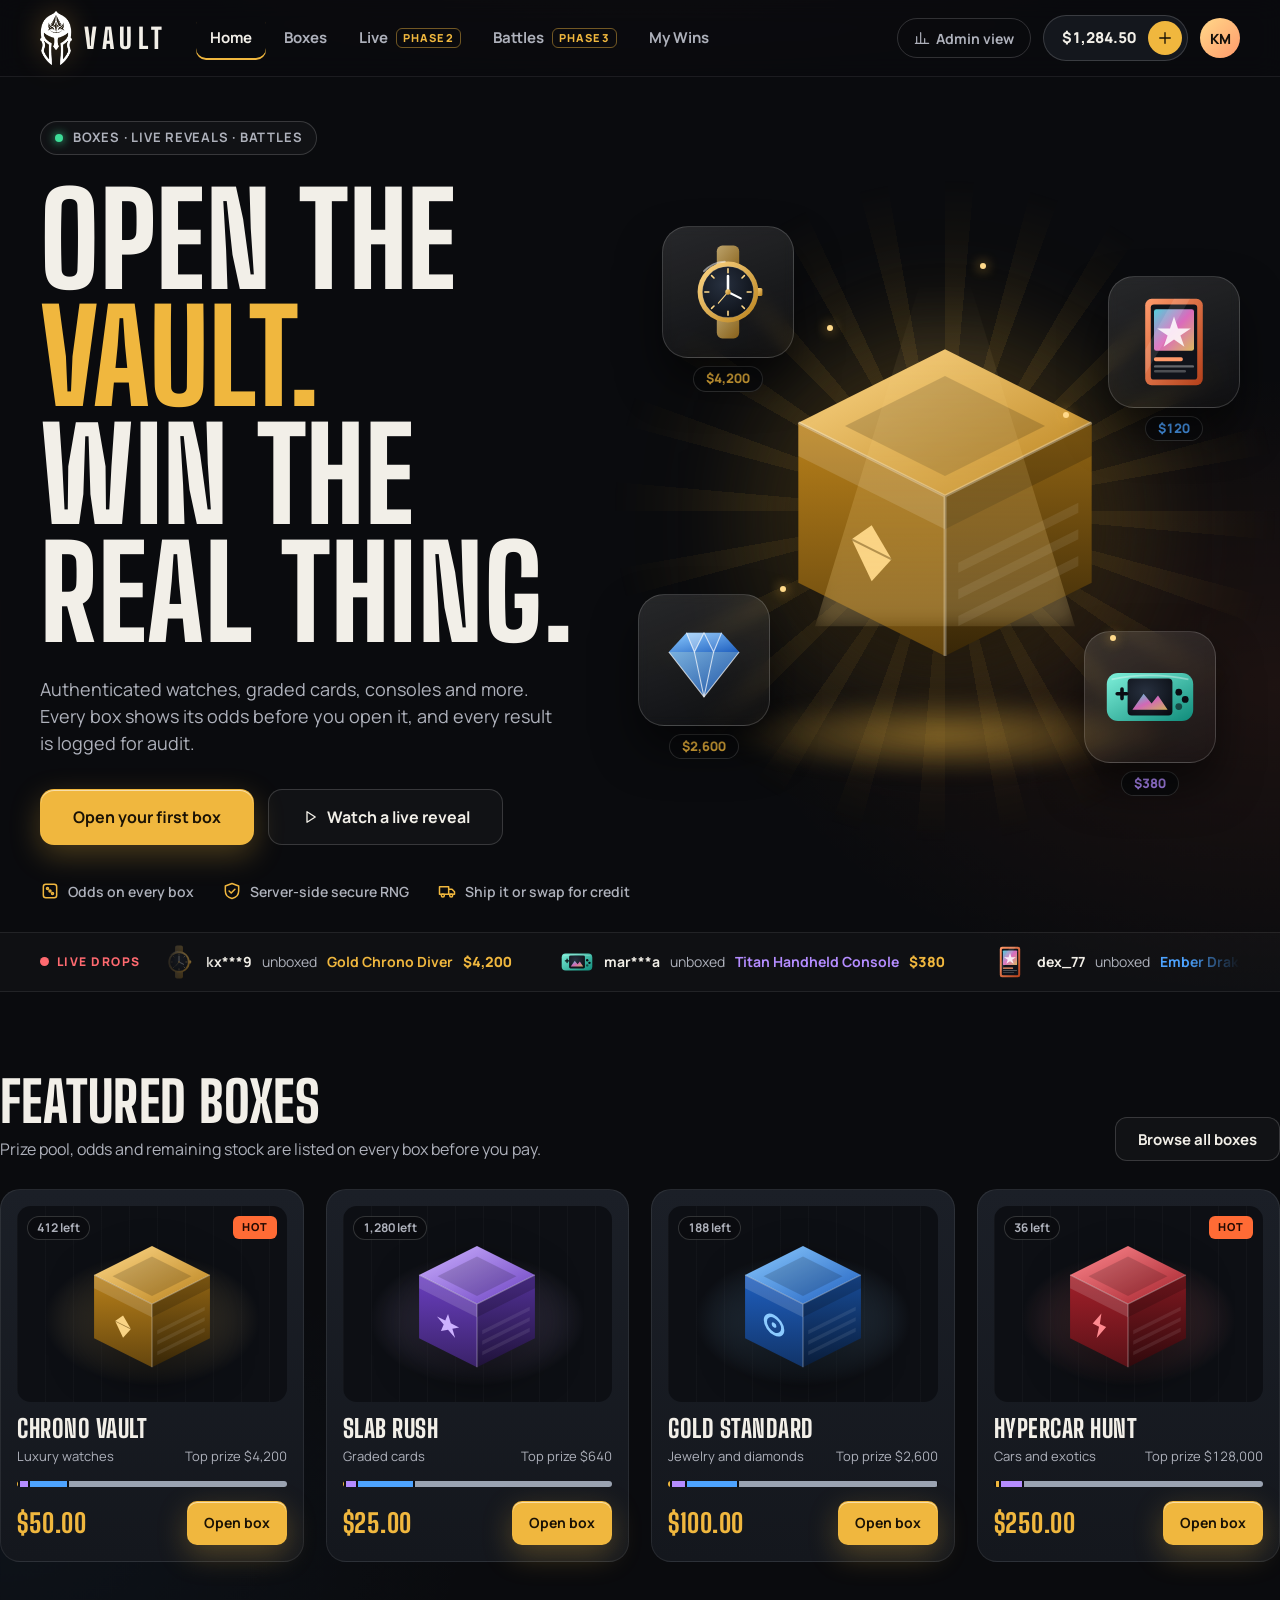
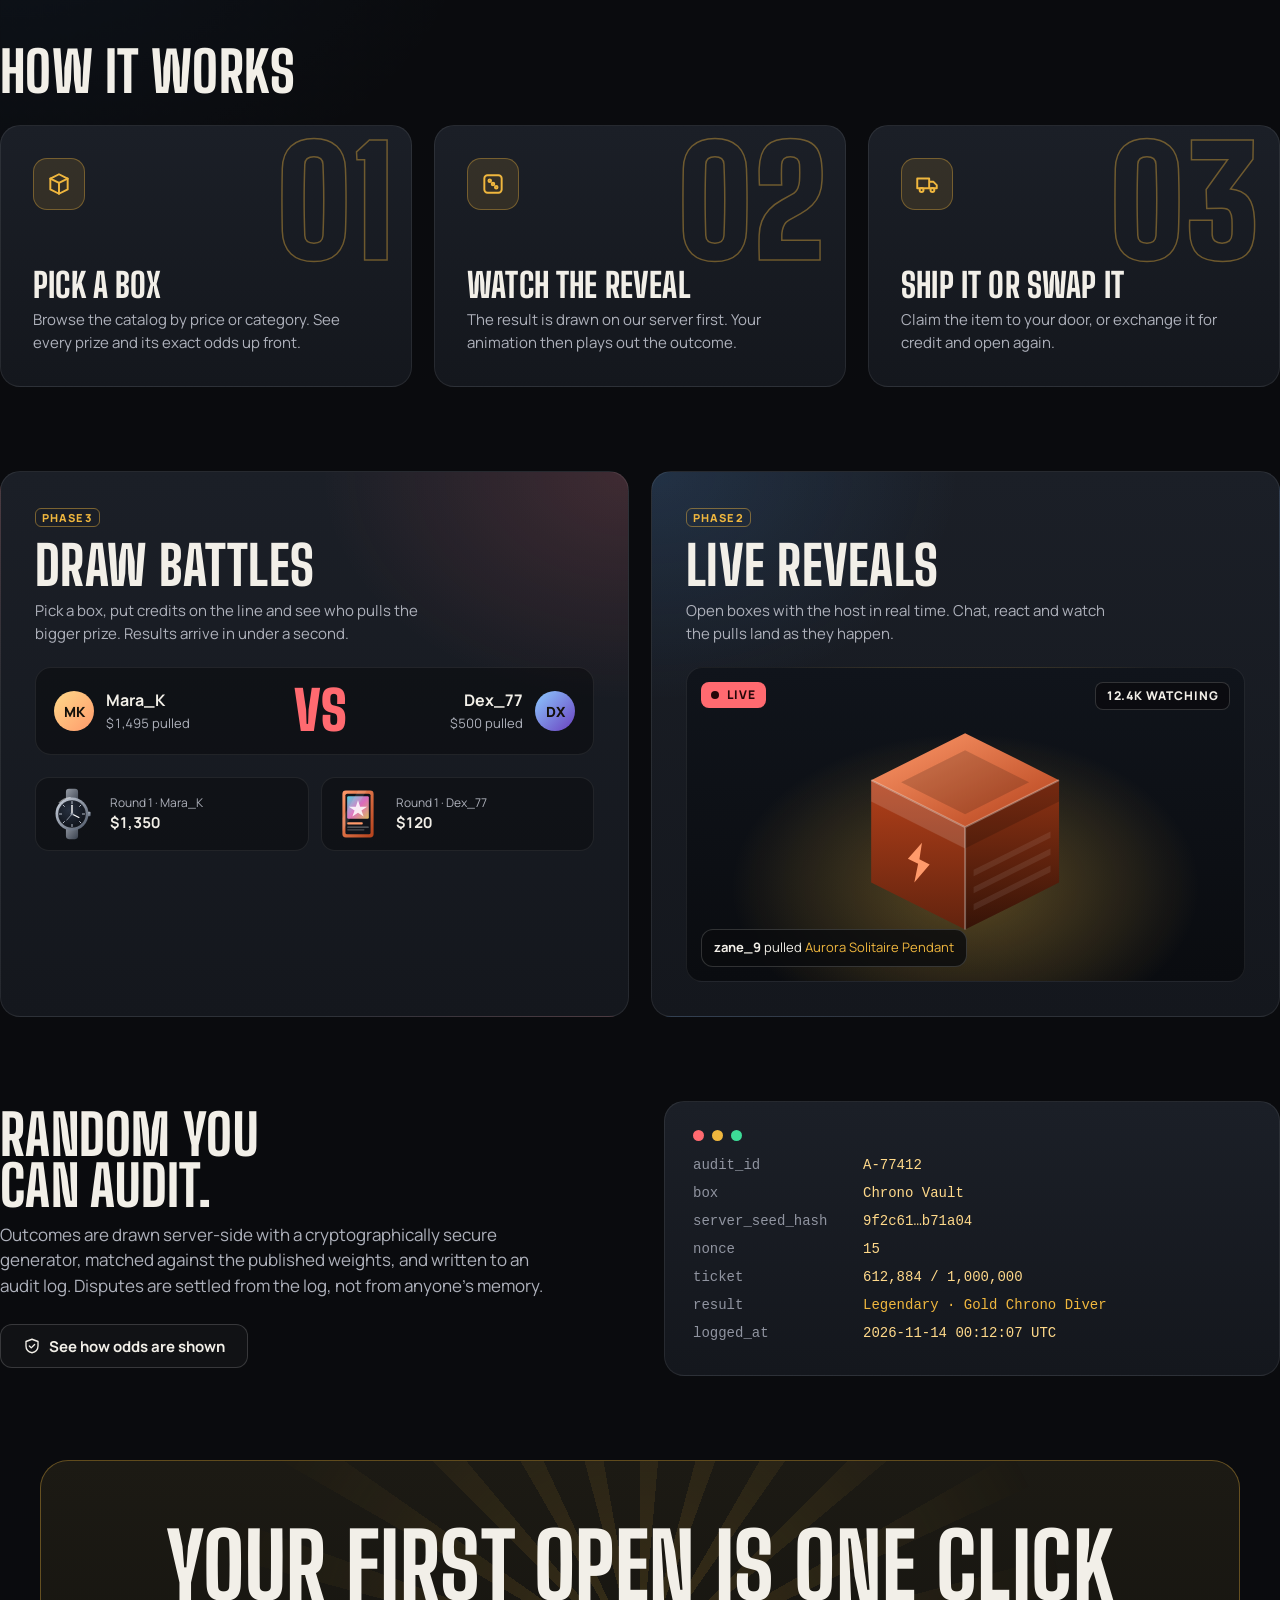
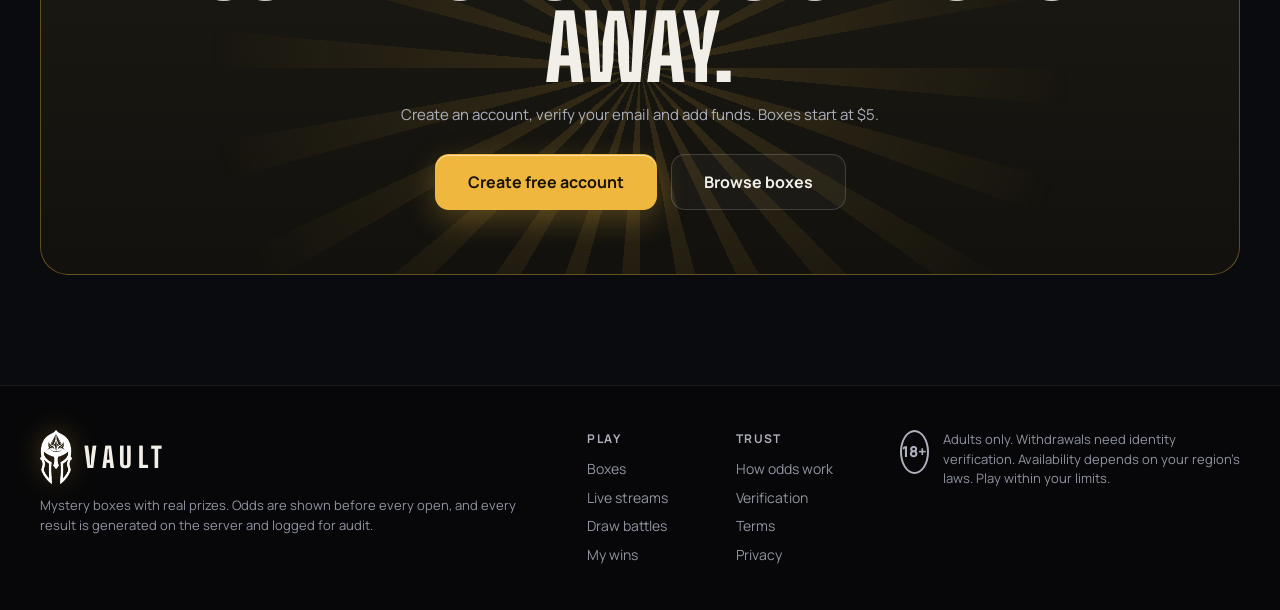
==== index.html @ a66307c8 "file structure changesd" ====
<!doctype html>
<html lang="en">
<head>
<meta charset="utf-8">
<meta name="viewport" content="width=device-width, initial-scale=1">
<title>Vault Home</title>
<link rel="preconnect" href="https://fonts.googleapis.com">
<link rel="preconnect" href="https://fonts.gstatic.com" crossorigin>
<link href="https://fonts.googleapis.com/css2?family=Big+Shoulders+Display:wght@700;800;900&family=Manrope:wght@400;500;600;700;800&display=swap" rel="stylesheet">
<link rel="icon" href="assets/vault-helmet.png">
<link rel="stylesheet" href="css/base.css">
<link rel="stylesheet" href="css/index.css">
</head>
<body>
<div class="pg"><header class="nav"><div class="wrap">
<a class="brand" href="index.html"><img src="assets/vault-helmet.png" alt=""><b>Vault</b></a>
<nav class="links" aria-label="Main"><a href="index.html" class=on>Home</a><a href="boxes.html">Boxes</a><a href="live.html">Live<span class=ph>Phase 2</span></a><a href="battles.html">Battles<span class=ph>Phase 3</span></a><a href="wallet.html">My Wins</a></nav>
<div class="navr"><a class="chip" href="admin.html"><svg class="ic" width="16" height="16" viewBox="0 0 24 24" fill="none" stroke="currentColor" stroke-width="1.8" stroke-linecap="round" stroke-linejoin="round" aria-hidden="true"><path d="M4 20V10M10 20V4M16 20v-7M22 20H2"/></svg> Admin view</a><a class="bal" href="wallet.html"><span class="num">$1,284.50</span><span class="pl"><svg class="ic" width="18" height="18" viewBox="0 0 24 24" fill="none" stroke="currentColor" stroke-width="1.8" stroke-linecap="round" stroke-linejoin="round" aria-hidden="true"><path d="M12 5v14M5 12h14"/></svg></span></a><span class="av">KM</span></div>
</div></header><section class="wrap hero">
<div>
<div class="kick"><i></i>Boxes &middot; Live reveals &middot; Battles</div>
<h1 class="disp h1">Open the <em>vault.</em><br>Win the real thing.</h1>
<p class="lead">Authenticated watches, graded cards, consoles and more. Every box shows its odds before you open it, and every result is logged for audit.</p>
<div class="ctas"><a class="btn gold lg" href="boxes.html">Open your first box</a><a class="btn ghost lg" href="live.html"><svg class="ic" width="18" height="18" viewBox="0 0 24 24" fill="none" stroke="currentColor" stroke-width="1.8" stroke-linecap="round" stroke-linejoin="round" aria-hidden="true"><path d="M8 5l11 7-11 7z"/></svg> Watch a live reveal</a></div>
<ul class="trust"><li><svg class="ic" width="20" height="20" viewBox="0 0 24 24" fill="none" stroke="currentColor" stroke-width="1.8" stroke-linecap="round" stroke-linejoin="round" aria-hidden="true"><rect x="4" y="4" width="16" height="16" rx="3"/><circle cx="9" cy="9" r="1.2"/><circle cx="15" cy="15" r="1.2"/><circle cx="12" cy="12" r="1.2"/></svg>Odds on every box</li><li><svg class="ic" width="20" height="20" viewBox="0 0 24 24" fill="none" stroke="currentColor" stroke-width="1.8" stroke-linecap="round" stroke-linejoin="round" aria-hidden="true"><path d="M12 3l8 3v6c0 5-3.5 8-8 9-4.5-1-8-4-8-9V6z"/><path d="M8.5 12l2.5 2.5L15.5 10"/></svg>Server-side secure RNG</li><li><svg class="ic" width="20" height="20" viewBox="0 0 24 24" fill="none" stroke="currentColor" stroke-width="1.8" stroke-linecap="round" stroke-linejoin="round" aria-hidden="true"><path d="M3 7h11v9H3zM14 10h4l3 3v3h-7"/><circle cx="7" cy="17.5" r="1.8"/><circle cx="17" cy="17.5" r="1.8"/></svg>Ship it or swap for credit</li></ul>
</div>
<div class="hstage" aria-hidden="true"><div class="rays"></div><div class="floor"></div><div class="core"><div class="beam"></div><svg viewBox="0 0 120 120" aria-hidden="true"><defs>
<linearGradient id="c8t" x1="0" y1="0" x2="1" y2="1"><stop offset="0" stop-color="#ffd98a"/><stop offset="1" stop-color="#b8801a"/></linearGradient>
<linearGradient id="c8l" x1="0" y1="0" x2="0" y2="1"><stop offset="0" stop-color="#b8801a"/><stop offset="1" stop-color="#65460e"/></linearGradient>
<linearGradient id="c8r" x1="0" y1="0" x2="0" y2="1"><stop offset="0" stop-color="#936614"/><stop offset="1" stop-color="#372607"/></linearGradient></defs>
<polygon points="16,38 60,60 60,108 16,86" fill="url(#c8l)"/>
<polygon points="104,38 60,60 60,108 104,86" fill="url(#c8r)"/>
<polygon points="60,16 104,38 60,60 16,38" fill="url(#c8t)"/>
<polygon points="60,24 90,39 60,54 30,39" fill="#000" opacity=".16"/>
<polygon points="16,38 60,60 60,70 16,48" fill="#fff" opacity=".14"/>
<polygon points="104,38 60,60 60,70 104,48" fill="#000" opacity=".18"/>
<g transform="matrix(1 .5 0 1 16 38)"><g transform="translate(22 27) scale(.6) translate(-22 -34)"><path d="M22 22 L32 34 L22 50 L12 34Z" fill="#ffd98a" opacity=".95"/><path d="M12 34 H32" stroke="#65460e" stroke-width="1.2" opacity=".6"/></g></g>
<g stroke="#fff" opacity=".3" stroke-width=".9"><path d="M60 60 V108"/><path d="M16 38 L60 60 L104 38" fill="none"/></g>
<g transform="matrix(1 -.5 0 1 60 60)" fill="#fff" opacity=".08"><rect x="4" y="22" width="36" height="3"/><rect x="4" y="30" width="36" height="3"/><rect x="4" y="38" width="36" height="3"/></g>
</svg></div>
<div class="orb" style="left:2%;top:4%;--r:-8deg;animation-delay:0s"><div class="t"><svg viewBox="0 0 120 120" aria-hidden="true"><defs><linearGradient id="a9g" x1="0" y1="0" x2="1" y2="1"><stop offset="0" stop-color="#ffd98a"/><stop offset="1" stop-color="#b8801a"/></linearGradient><linearGradient id="a9h" x1="0" y1="0" x2="1" y2="1"><stop offset="0" stop-color="#5ef2ff"/><stop offset=".5" stop-color="#ff7ad9"/><stop offset="1" stop-color="#ffd86b"/></linearGradient><radialGradient id="a9f" cx=".4" cy=".35" r=".8"><stop offset="0" stop-color="#27303f"/><stop offset="1" stop-color="#0a0d13"/></radialGradient></defs><rect x="46" y="2" width="28" height="34" rx="7" fill="url(#a9g)" opacity=".7"/><rect x="46" y="84" width="28" height="34" rx="7" fill="url(#a9g)" opacity=".7"/><rect x="95" y="55" width="8" height="10" rx="2" fill="url(#a9g)"/><circle cx="60" cy="60" r="38" fill="url(#a9g)"/><circle cx="60" cy="60" r="32" fill="url(#a9f)"/><circle cx="60" cy="60" r="32" fill="none" stroke="#fff" stroke-opacity=".18"/><path d="M60 31v5M60 84v5M31 60h5M84 60h5M39.5 39.5l3 3M80.5 39.5l-3 3M39.5 80.5l3-3M80.5 80.5l-3-3" stroke="#ffd98a" stroke-width="2" stroke-linecap="round"/><path d="M60 60V40" stroke="#fff" stroke-width="3.2" stroke-linecap="round"/><path d="M60 60L76 68" stroke="#fff" stroke-width="2.6" stroke-linecap="round"/><path d="M60 60L48 74" stroke="#ffd98a" stroke-width="1.4" stroke-linecap="round"/><circle cx="60" cy="60" r="3.4" fill="url(#a9g)"/><path d="M30 34 A38 38 0 0 1 56 22" stroke="#fff" stroke-opacity=".5" stroke-width="2.4" fill="none" stroke-linecap="round"/></svg></div><span class="num" style="color:#f0b73e">$4,200</span></div><div class="orb" style="right:0;top:12%;--r:8deg;animation-delay:-2s"><div class="t"><svg viewBox="0 0 120 120" aria-hidden="true"><defs><linearGradient id="a10g" x1="0" y1="0" x2="1" y2="1"><stop offset="0" stop-color="#ff9a6b"/><stop offset="1" stop-color="#b3401a"/></linearGradient><linearGradient id="a10h" x1="0" y1="0" x2="1" y2="1"><stop offset="0" stop-color="#5ef2ff"/><stop offset=".5" stop-color="#ff7ad9"/><stop offset="1" stop-color="#ffd86b"/></linearGradient><radialGradient id="a10f" cx=".4" cy=".35" r=".8"><stop offset="0" stop-color="#27303f"/><stop offset="1" stop-color="#0a0d13"/></radialGradient></defs><rect x="24" y="6" width="72" height="108" rx="8" fill="url(#a10g)"/><rect x="31" y="13" width="58" height="94" rx="4" fill="#10131a"/><rect x="35" y="19" width="50" height="52" rx="3" fill="url(#a10h)" opacity=".85"/><path d="M60 28 L65 43 L81 43 L68 52 L73 66 L60 57 L47 66 L52 52 L39 43 L55 43Z" fill="#fff" opacity=".85"/><rect x="35" y="79" width="36" height="5" rx="2" fill="#ff9a6b"/><rect x="35" y="89" width="50" height="3" rx="1.5" fill="#fff" opacity=".35"/><rect x="35" y="95" width="40" height="3" rx="1.5" fill="#fff" opacity=".25"/><path d="M24 70 L60 6 H80 L24 100Z" fill="#fff" opacity=".1"/></svg></div><span class="num" style="color:#4da3ff">$120</span></div><div class="orb" style="left:-2%;bottom:10%;--r:6deg;animation-delay:-4s"><div class="t"><svg viewBox="0 0 120 120" aria-hidden="true"><defs><linearGradient id="a11g" x1="0" y1="0" x2="1" y2="1"><stop offset="0" stop-color="#8ccbff"/><stop offset="1" stop-color="#1f5fbf"/></linearGradient><linearGradient id="a11h" x1="0" y1="0" x2="1" y2="1"><stop offset="0" stop-color="#5ef2ff"/><stop offset=".5" stop-color="#ff7ad9"/><stop offset="1" stop-color="#ffd86b"/></linearGradient><radialGradient id="a11f" cx=".4" cy=".35" r=".8"><stop offset="0" stop-color="#27303f"/><stop offset="1" stop-color="#0a0d13"/></radialGradient></defs><polygon points="38,26 82,26 104,50 16,50" fill="url(#a11g)"/><polygon points="16,50 104,50 60,106" fill="url(#a11g)" opacity=".85"/><g fill="none" stroke="#fff" stroke-opacity=".7" stroke-width="1.4" stroke-linejoin="round"><path d="M38 26 L48 50 L60 26 L72 50 L82 26"/><path d="M48 50 L60 106 L72 50"/><path d="M16 50 L60 106 L104 50"/></g><polygon points="38,26 60,26 48,50" fill="#fff" opacity=".35"/><polygon points="60,26 82,26 72,50" fill="#fff" opacity=".12"/></svg></div><span class="num" style="color:#f0b73e">$2,600</span></div><div class="orb" style="right:4%;bottom:4%;--r:-6deg;animation-delay:-1s"><div class="t"><svg viewBox="0 0 120 120" aria-hidden="true"><defs><linearGradient id="a12g" x1="0" y1="0" x2="1" y2="1"><stop offset="0" stop-color="#7ef0da"/><stop offset="1" stop-color="#0f8b7a"/></linearGradient><linearGradient id="a12h" x1="0" y1="0" x2="1" y2="1"><stop offset="0" stop-color="#5ef2ff"/><stop offset=".5" stop-color="#ff7ad9"/><stop offset="1" stop-color="#ffd86b"/></linearGradient><radialGradient id="a12f" cx=".4" cy=".35" r=".8"><stop offset="0" stop-color="#27303f"/><stop offset="1" stop-color="#0a0d13"/></radialGradient></defs><rect x="6" y="30" width="108" height="60" rx="14" fill="url(#a12g)"/><rect x="32" y="37" width="56" height="46" rx="5" fill="url(#a12f)"/><path d="M38 76 L52 56 L62 68 L70 58 L82 76Z" fill="url(#a12h)" opacity=".8"/><path d="M19 56 h12 M25 50 v12" stroke="#0a0d13" stroke-width="4.5" stroke-linecap="round"/><circle cx="96" cy="54" r="4.2" fill="#0a0d13"/><circle cx="104" cy="63" r="4.2" fill="#0a0d13"/><circle cx="96" cy="72" r="4.2" fill="#0a0d13" opacity=".6"/><path d="M12 38 Q60 28 108 38" stroke="#fff" stroke-opacity=".35" stroke-width="2" fill="none"/></svg></div><span class="num" style="color:#b48cff">$380</span></div>
<i class="sp" style="left:30%;top:20%"></i><i class="sp" style="left:70%;top:34%;animation-delay:-1s"></i><i class="sp" style="left:56%;top:10%;animation-delay:-2s"></i><i class="sp" style="left:22%;top:62%;animation-delay:-.5s"></i><i class="sp" style="left:78%;top:70%;animation-delay:-1.5s"></i></div>
</section>
<div class="ticker"><div class="wrap tkw"><span class="livel"><i></i>Live drops</span><div class="tkv"><div class="track"><span class="tk"><span class="mini"><svg viewBox="0 0 120 120" aria-hidden="true"><defs><linearGradient id="a0g" x1="0" y1="0" x2="1" y2="1"><stop offset="0" stop-color="#ffd98a"/><stop offset="1" stop-color="#b8801a"/></linearGradient><linearGradient id="a0h" x1="0" y1="0" x2="1" y2="1"><stop offset="0" stop-color="#5ef2ff"/><stop offset=".5" stop-color="#ff7ad9"/><stop offset="1" stop-color="#ffd86b"/></linearGradient><radialGradient id="a0f" cx=".4" cy=".35" r=".8"><stop offset="0" stop-color="#27303f"/><stop offset="1" stop-color="#0a0d13"/></radialGradient></defs><rect x="46" y="2" width="28" height="34" rx="7" fill="url(#a0g)" opacity=".7"/><rect x="46" y="84" width="28" height="34" rx="7" fill="url(#a0g)" opacity=".7"/><rect x="95" y="55" width="8" height="10" rx="2" fill="url(#a0g)"/><circle cx="60" cy="60" r="38" fill="url(#a0g)"/><circle cx="60" cy="60" r="32" fill="url(#a0f)"/><circle cx="60" cy="60" r="32" fill="none" stroke="#fff" stroke-opacity=".18"/><path d="M60 31v5M60 84v5M31 60h5M84 60h5M39.5 39.5l3 3M80.5 39.5l-3 3M39.5 80.5l3-3M80.5 80.5l-3-3" stroke="#ffd98a" stroke-width="2" stroke-linecap="round"/><path d="M60 60V40" stroke="#fff" stroke-width="3.2" stroke-linecap="round"/><path d="M60 60L76 68" stroke="#fff" stroke-width="2.6" stroke-linecap="round"/><path d="M60 60L48 74" stroke="#ffd98a" stroke-width="1.4" stroke-linecap="round"/><circle cx="60" cy="60" r="3.4" fill="url(#a0g)"/><path d="M30 34 A38 38 0 0 1 56 22" stroke="#fff" stroke-opacity=".5" stroke-width="2.4" fill="none" stroke-linecap="round"/></svg></span><b>kx***9</b> unboxed <span style="color:#f0b73e;font-weight:700">Gold Chrono Diver</span> <u class="num">$4,200</u></span><span class="tk"><span class="mini"><svg viewBox="0 0 120 120" aria-hidden="true"><defs><linearGradient id="a1g" x1="0" y1="0" x2="1" y2="1"><stop offset="0" stop-color="#7ef0da"/><stop offset="1" stop-color="#0f8b7a"/></linearGradient><linearGradient id="a1h" x1="0" y1="0" x2="1" y2="1"><stop offset="0" stop-color="#5ef2ff"/><stop offset=".5" stop-color="#ff7ad9"/><stop offset="1" stop-color="#ffd86b"/></linearGradient><radialGradient id="a1f" cx=".4" cy=".35" r=".8"><stop offset="0" stop-color="#27303f"/><stop offset="1" stop-color="#0a0d13"/></radialGradient></defs><rect x="6" y="30" width="108" height="60" rx="14" fill="url(#a1g)"/><rect x="32" y="37" width="56" height="46" rx="5" fill="url(#a1f)"/><path d="M38 76 L52 56 L62 68 L70 58 L82 76Z" fill="url(#a1h)" opacity=".8"/><path d="M19 56 h12 M25 50 v12" stroke="#0a0d13" stroke-width="4.5" stroke-linecap="round"/><circle cx="96" cy="54" r="4.2" fill="#0a0d13"/><circle cx="104" cy="63" r="4.2" fill="#0a0d13"/><circle cx="96" cy="72" r="4.2" fill="#0a0d13" opacity=".6"/><path d="M12 38 Q60 28 108 38" stroke="#fff" stroke-opacity=".35" stroke-width="2" fill="none"/></svg></span><b>mar***a</b> unboxed <span style="color:#b48cff;font-weight:700">Titan Handheld Console</span> <u class="num">$380</u></span><span class="tk"><span class="mini"><svg viewBox="0 0 120 120" aria-hidden="true"><defs><linearGradient id="a2g" x1="0" y1="0" x2="1" y2="1"><stop offset="0" stop-color="#ff9a6b"/><stop offset="1" stop-color="#b3401a"/></linearGradient><linearGradient id="a2h" x1="0" y1="0" x2="1" y2="1"><stop offset="0" stop-color="#5ef2ff"/><stop offset=".5" stop-color="#ff7ad9"/><stop offset="1" stop-color="#ffd86b"/></linearGradient><radialGradient id="a2f" cx=".4" cy=".35" r=".8"><stop offset="0" stop-color="#27303f"/><stop offset="1" stop-color="#0a0d13"/></radialGradient></defs><rect x="24" y="6" width="72" height="108" rx="8" fill="url(#a2g)"/><rect x="31" y="13" width="58" height="94" rx="4" fill="#10131a"/><rect x="35" y="19" width="50" height="52" rx="3" fill="url(#a2h)" opacity=".85"/><path d="M60 28 L65 43 L81 43 L68 52 L73 66 L60 57 L47 66 L52 52 L39 43 L55 43Z" fill="#fff" opacity=".85"/><rect x="35" y="79" width="36" height="5" rx="2" fill="#ff9a6b"/><rect x="35" y="89" width="50" height="3" rx="1.5" fill="#fff" opacity=".35"/><rect x="35" y="95" width="40" height="3" rx="1.5" fill="#fff" opacity=".25"/><path d="M24 70 L60 6 H80 L24 100Z" fill="#fff" opacity=".1"/></svg></span><b>dex_77</b> unboxed <span style="color:#4da3ff;font-weight:700">Ember Drake Holo Card</span> <u class="num">$120</u></span><span class="tk"><span class="mini"><svg viewBox="0 0 120 120" aria-hidden="true"><defs><linearGradient id="a3g" x1="0" y1="0" x2="1" y2="1"><stop offset="0" stop-color="#8ccbff"/><stop offset="1" stop-color="#1f5fbf"/></linearGradient><linearGradient id="a3h" x1="0" y1="0" x2="1" y2="1"><stop offset="0" stop-color="#5ef2ff"/><stop offset=".5" stop-color="#ff7ad9"/><stop offset="1" stop-color="#ffd86b"/></linearGradient><radialGradient id="a3f" cx=".4" cy=".35" r=".8"><stop offset="0" stop-color="#27303f"/><stop offset="1" stop-color="#0a0d13"/></radialGradient></defs><polygon points="38,26 82,26 104,50 16,50" fill="url(#a3g)"/><polygon points="16,50 104,50 60,106" fill="url(#a3g)" opacity=".85"/><g fill="none" stroke="#fff" stroke-opacity=".7" stroke-width="1.4" stroke-linejoin="round"><path d="M38 26 L48 50 L60 26 L72 50 L82 26"/><path d="M48 50 L60 106 L72 50"/><path d="M16 50 L60 106 L104 50"/></g><polygon points="38,26 60,26 48,50" fill="#fff" opacity=".35"/><polygon points="60,26 82,26 72,50" fill="#fff" opacity=".12"/></svg></span><b>z***ne</b> unboxed <span style="color:#f0b73e;font-weight:700">Aurora Solitaire Pendant</span> <u class="num">$2,600</u></span><span class="tk"><span class="mini"><svg viewBox="0 0 120 120" aria-hidden="true"><defs><linearGradient id="a4g" x1="0" y1="0" x2="1" y2="1"><stop offset="0" stop-color="#cdb2ff"/><stop offset="1" stop-color="#6a3fc0"/></linearGradient><linearGradient id="a4h" x1="0" y1="0" x2="1" y2="1"><stop offset="0" stop-color="#5ef2ff"/><stop offset=".5" stop-color="#ff7ad9"/><stop offset="1" stop-color="#ffd86b"/></linearGradient><radialGradient id="a4f" cx=".4" cy=".35" r=".8"><stop offset="0" stop-color="#27303f"/><stop offset="1" stop-color="#0a0d13"/></radialGradient></defs><path d="M26 74 C22 24 98 24 94 74" fill="none" stroke="url(#a4g)" stroke-width="8" stroke-linecap="round"/><rect x="14" y="62" width="26" height="42" rx="11" fill="url(#a4g)"/><rect x="80" y="62" width="26" height="42" rx="11" fill="url(#a4g)"/><rect x="22" y="70" width="12" height="26" rx="6" fill="#0a0d13" opacity=".6"/><rect x="86" y="70" width="12" height="26" rx="6" fill="#0a0d13" opacity=".6"/><path d="M36 38 C48 28 70 28 84 38" stroke="#fff" stroke-opacity=".4" stroke-width="2" fill="none" stroke-linecap="round"/></svg></span><b>ol***1</b> unboxed <span style="color:#b48cff;font-weight:700">Studio Pro Headphones</span> <u class="num">$420</u></span><span class="tk"><span class="mini"><svg viewBox="0 0 120 120" aria-hidden="true"><defs><linearGradient id="a5g" x1="0" y1="0" x2="1" y2="1"><stop offset="0" stop-color="#8ccbff"/><stop offset="1" stop-color="#1f5fbf"/></linearGradient><linearGradient id="a5h" x1="0" y1="0" x2="1" y2="1"><stop offset="0" stop-color="#5ef2ff"/><stop offset=".5" stop-color="#ff7ad9"/><stop offset="1" stop-color="#ffd86b"/></linearGradient><radialGradient id="a5f" cx=".4" cy=".35" r=".8"><stop offset="0" stop-color="#27303f"/><stop offset="1" stop-color="#0a0d13"/></radialGradient></defs><rect x="30" y="10" width="60" height="100" rx="3" fill="url(#a5g)"/><rect x="30" y="10" width="60" height="12" fill="#0a0d13" opacity=".22"/><rect x="30" y="98" width="60" height="12" fill="#0a0d13" opacity=".22"/><path d="M32 12v10" stroke="#0a0d13" stroke-opacity=".35" stroke-width="1.5"/><path d="M32 98v10" stroke="#0a0d13" stroke-opacity=".35" stroke-width="1.5"/><path d="M36 12v10" stroke="#0a0d13" stroke-opacity=".35" stroke-width="1.5"/><path d="M36 98v10" stroke="#0a0d13" stroke-opacity=".35" stroke-width="1.5"/><path d="M40 12v10" stroke="#0a0d13" stroke-opacity=".35" stroke-width="1.5"/><path d="M40 98v10" stroke="#0a0d13" stroke-opacity=".35" stroke-width="1.5"/><path d="M44 12v10" stroke="#0a0d13" stroke-opacity=".35" stroke-width="1.5"/><path d="M44 98v10" stroke="#0a0d13" stroke-opacity=".35" stroke-width="1.5"/><path d="M48 12v10" stroke="#0a0d13" stroke-opacity=".35" stroke-width="1.5"/><path d="M48 98v10" stroke="#0a0d13" stroke-opacity=".35" stroke-width="1.5"/><path d="M52 12v10" stroke="#0a0d13" stroke-opacity=".35" stroke-width="1.5"/><path d="M52 98v10" stroke="#0a0d13" stroke-opacity=".35" stroke-width="1.5"/><path d="M56 12v10" stroke="#0a0d13" stroke-opacity=".35" stroke-width="1.5"/><path d="M56 98v10" stroke="#0a0d13" stroke-opacity=".35" stroke-width="1.5"/><path d="M60 12v10" stroke="#0a0d13" stroke-opacity=".35" stroke-width="1.5"/><path d="M60 98v10" stroke="#0a0d13" stroke-opacity=".35" stroke-width="1.5"/><path d="M64 12v10" stroke="#0a0d13" stroke-opacity=".35" stroke-width="1.5"/><path d="M64 98v10" stroke="#0a0d13" stroke-opacity=".35" stroke-width="1.5"/><path d="M68 12v10" stroke="#0a0d13" stroke-opacity=".35" stroke-width="1.5"/><path d="M68 98v10" stroke="#0a0d13" stroke-opacity=".35" stroke-width="1.5"/><path d="M72 12v10" stroke="#0a0d13" stroke-opacity=".35" stroke-width="1.5"/><path d="M72 98v10" stroke="#0a0d13" stroke-opacity=".35" stroke-width="1.5"/><path d="M76 12v10" stroke="#0a0d13" stroke-opacity=".35" stroke-width="1.5"/><path d="M76 98v10" stroke="#0a0d13" stroke-opacity=".35" stroke-width="1.5"/><path d="M80 12v10" stroke="#0a0d13" stroke-opacity=".35" stroke-width="1.5"/><path d="M80 98v10" stroke="#0a0d13" stroke-opacity=".35" stroke-width="1.5"/><path d="M84 12v10" stroke="#0a0d13" stroke-opacity=".35" stroke-width="1.5"/><path d="M84 98v10" stroke="#0a0d13" stroke-opacity=".35" stroke-width="1.5"/><path d="M88 12v10" stroke="#0a0d13" stroke-opacity=".35" stroke-width="1.5"/><path d="M88 98v10" stroke="#0a0d13" stroke-opacity=".35" stroke-width="1.5"/><circle cx="60" cy="60" r="19" fill="#0a0d13" opacity=".35"/><path d="M60 46 L72 60 L60 76 L48 60Z" fill="#fff" opacity=".92"/><path d="M30 80 L74 10 H90 L44 110 H30Z" fill="#fff" opacity=".12"/></svg></span><b>ninja_k</b> unboxed <span style="color:#4da3ff;font-weight:700">Sealed Booster Pack</span> <u class="num">$48</u></span><span class="tk"><span class="mini"><svg viewBox="0 0 120 120" aria-hidden="true"><defs><linearGradient id="a6g" x1="0" y1="0" x2="1" y2="1"><stop offset="0" stop-color="#cdb2ff"/><stop offset="1" stop-color="#6a3fc0"/></linearGradient><linearGradient id="a6h" x1="0" y1="0" x2="1" y2="1"><stop offset="0" stop-color="#5ef2ff"/><stop offset=".5" stop-color="#ff7ad9"/><stop offset="1" stop-color="#ffd86b"/></linearGradient><radialGradient id="a6f" cx=".4" cy=".35" r=".8"><stop offset="0" stop-color="#27303f"/><stop offset="1" stop-color="#0a0d13"/></radialGradient></defs><rect x="24" y="6" width="72" height="108" rx="8" fill="url(#a6g)"/><rect x="31" y="13" width="58" height="94" rx="4" fill="#10131a"/><rect x="35" y="19" width="50" height="52" rx="3" fill="url(#a6h)" opacity=".85"/><path d="M60 28 L65 43 L81 43 L68 52 L73 66 L60 57 L47 66 L52 52 L39 43 L55 43Z" fill="#fff" opacity=".85"/><rect x="35" y="79" width="36" height="5" rx="2" fill="#cdb2ff"/><rect x="35" y="89" width="50" height="3" rx="1.5" fill="#fff" opacity=".35"/><rect x="35" y="95" width="40" height="3" rx="1.5" fill="#fff" opacity=".25"/><path d="M24 70 L60 6 H80 L24 100Z" fill="#fff" opacity=".1"/></svg></span><b>t***ry</b> unboxed <span style="color:#b48cff;font-weight:700">Holo Wyrm Graded Slab</span> <u class="num">$640</u></span><span class="tk"><span class="mini"><svg viewBox="0 0 120 120" aria-hidden="true"><defs><linearGradient id="a7g" x1="0" y1="0" x2="1" y2="1"><stop offset="0" stop-color="#cfd6e2"/><stop offset="1" stop-color="#4b5565"/></linearGradient><linearGradient id="a7h" x1="0" y1="0" x2="1" y2="1"><stop offset="0" stop-color="#5ef2ff"/><stop offset=".5" stop-color="#ff7ad9"/><stop offset="1" stop-color="#ffd86b"/></linearGradient><radialGradient id="a7f" cx=".4" cy=".35" r=".8"><stop offset="0" stop-color="#27303f"/><stop offset="1" stop-color="#0a0d13"/></radialGradient></defs><rect x="46" y="2" width="28" height="34" rx="7" fill="url(#a7g)" opacity=".7"/><rect x="46" y="84" width="28" height="34" rx="7" fill="url(#a7g)" opacity=".7"/><rect x="95" y="55" width="8" height="10" rx="2" fill="url(#a7g)"/><circle cx="60" cy="60" r="38" fill="url(#a7g)"/><circle cx="60" cy="60" r="32" fill="url(#a7f)"/><circle cx="60" cy="60" r="32" fill="none" stroke="#fff" stroke-opacity=".18"/><path d="M60 31v5M60 84v5M31 60h5M84 60h5M39.5 39.5l3 3M80.5 39.5l-3 3M39.5 80.5l3-3M80.5 80.5l-3-3" stroke="#cfd6e2" stroke-width="2" stroke-linecap="round"/><path d="M60 60V40" stroke="#fff" stroke-width="3.2" stroke-linecap="round"/><path d="M60 60L76 68" stroke="#fff" stroke-width="2.6" stroke-linecap="round"/><path d="M60 60L48 74" stroke="#cfd6e2" stroke-width="1.4" stroke-linecap="round"/><circle cx="60" cy="60" r="3.4" fill="url(#a7g)"/><path d="M30 34 A38 38 0 0 1 56 22" stroke="#fff" stroke-opacity=".5" stroke-width="2.4" fill="none" stroke-linecap="round"/></svg></span><b>a***22</b> unboxed <span style="color:#b48cff;font-weight:700">Steel Sport Chronograph</span> <u class="num">$1,350</u></span><span class="tk"><span class="mini"><svg viewBox="0 0 120 120" aria-hidden="true"><defs><linearGradient id="a0g" x1="0" y1="0" x2="1" y2="1"><stop offset="0" stop-color="#ffd98a"/><stop offset="1" stop-color="#b8801a"/></linearGradient><linearGradient id="a0h" x1="0" y1="0" x2="1" y2="1"><stop offset="0" stop-color="#5ef2ff"/><stop offset=".5" stop-color="#ff7ad9"/><stop offset="1" stop-color="#ffd86b"/></linearGradient><radialGradient id="a0f" cx=".4" cy=".35" r=".8"><stop offset="0" stop-color="#27303f"/><stop offset="1" stop-color="#0a0d13"/></radialGradient></defs><rect x="46" y="2" width="28" height="34" rx="7" fill="url(#a0g)" opacity=".7"/><rect x="46" y="84" width="28" height="34" rx="7" fill="url(#a0g)" opacity=".7"/><rect x="95" y="55" width="8" height="10" rx="2" fill="url(#a0g)"/><circle cx="60" cy="60" r="38" fill="url(#a0g)"/><circle cx="60" cy="60" r="32" fill="url(#a0f)"/><circle cx="60" cy="60" r="32" fill="none" stroke="#fff" stroke-opacity=".18"/><path d="M60 31v5M60 84v5M31 60h5M84 60h5M39.5 39.5l3 3M80.5 39.5l-3 3M39.5 80.5l3-3M80.5 80.5l-3-3" stroke="#ffd98a" stroke-width="2" stroke-linecap="round"/><path d="M60 60V40" stroke="#fff" stroke-width="3.2" stroke-linecap="round"/><path d="M60 60L76 68" stroke="#fff" stroke-width="2.6" stroke-linecap="round"/><path d="M60 60L48 74" stroke="#ffd98a" stroke-width="1.4" stroke-linecap="round"/><circle cx="60" cy="60" r="3.4" fill="url(#a0g)"/><path d="M30 34 A38 38 0 0 1 56 22" stroke="#fff" stroke-opacity=".5" stroke-width="2.4" fill="none" stroke-linecap="round"/></svg></span><b>kx***9</b> unboxed <span style="color:#f0b73e;font-weight:700">Gold Chrono Diver</span> <u class="num">$4,200</u></span><span class="tk"><span class="mini"><svg viewBox="0 0 120 120" aria-hidden="true"><defs><linearGradient id="a1g" x1="0" y1="0" x2="1" y2="1"><stop offset="0" stop-color="#7ef0da"/><stop offset="1" stop-color="#0f8b7a"/></linearGradient><linearGradient id="a1h" x1="0" y1="0" x2="1" y2="1"><stop offset="0" stop-color="#5ef2ff"/><stop offset=".5" stop-color="#ff7ad9"/><stop offset="1" stop-color="#ffd86b"/></linearGradient><radialGradient id="a1f" cx=".4" cy=".35" r=".8"><stop offset="0" stop-color="#27303f"/><stop offset="1" stop-color="#0a0d13"/></radialGradient></defs><rect x="6" y="30" width="108" height="60" rx="14" fill="url(#a1g)"/><rect x="32" y="37" width="56" height="46" rx="5" fill="url(#a1f)"/><path d="M38 76 L52 56 L62 68 L70 58 L82 76Z" fill="url(#a1h)" opacity=".8"/><path d="M19 56 h12 M25 50 v12" stroke="#0a0d13" stroke-width="4.5" stroke-linecap="round"/><circle cx="96" cy="54" r="4.2" fill="#0a0d13"/><circle cx="104" cy="63" r="4.2" fill="#0a0d13"/><circle cx="96" cy="72" r="4.2" fill="#0a0d13" opacity=".6"/><path d="M12 38 Q60 28 108 38" stroke="#fff" stroke-opacity=".35" stroke-width="2" fill="none"/></svg></span><b>mar***a</b> unboxed <span style="color:#b48cff;font-weight:700">Titan Handheld Console</span> <u class="num">$380</u></span><span class="tk"><span class="mini"><svg viewBox="0 0 120 120" aria-hidden="true"><defs><linearGradient id="a2g" x1="0" y1="0" x2="1" y2="1"><stop offset="0" stop-color="#ff9a6b"/><stop offset="1" stop-color="#b3401a"/></linearGradient><linearGradient id="a2h" x1="0" y1="0" x2="1" y2="1"><stop offset="0" stop-color="#5ef2ff"/><stop offset=".5" stop-color="#ff7ad9"/><stop offset="1" stop-color="#ffd86b"/></linearGradient><radialGradient id="a2f" cx=".4" cy=".35" r=".8"><stop offset="0" stop-color="#27303f"/><stop offset="1" stop-color="#0a0d13"/></radialGradient></defs><rect x="24" y="6" width="72" height="108" rx="8" fill="url(#a2g)"/><rect x="31" y="13" width="58" height="94" rx="4" fill="#10131a"/><rect x="35" y="19" width="50" height="52" rx="3" fill="url(#a2h)" opacity=".85"/><path d="M60 28 L65 43 L81 43 L68 52 L73 66 L60 57 L47 66 L52 52 L39 43 L55 43Z" fill="#fff" opacity=".85"/><rect x="35" y="79" width="36" height="5" rx="2" fill="#ff9a6b"/><rect x="35" y="89" width="50" height="3" rx="1.5" fill="#fff" opacity=".35"/><rect x="35" y="95" width="40" height="3" rx="1.5" fill="#fff" opacity=".25"/><path d="M24 70 L60 6 H80 L24 100Z" fill="#fff" opacity=".1"/></svg></span><b>dex_77</b> unboxed <span style="color:#4da3ff;font-weight:700">Ember Drake Holo Card</span> <u class="num">$120</u></span><span class="tk"><span class="mini"><svg viewBox="0 0 120 120" aria-hidden="true"><defs><linearGradient id="a3g" x1="0" y1="0" x2="1" y2="1"><stop offset="0" stop-color="#8ccbff"/><stop offset="1" stop-color="#1f5fbf"/></linearGradient><linearGradient id="a3h" x1="0" y1="0" x2="1" y2="1"><stop offset="0" stop-color="#5ef2ff"/><stop offset=".5" stop-color="#ff7ad9"/><stop offset="1" stop-color="#ffd86b"/></linearGradient><radialGradient id="a3f" cx=".4" cy=".35" r=".8"><stop offset="0" stop-color="#27303f"/><stop offset="1" stop-color="#0a0d13"/></radialGradient></defs><polygon points="38,26 82,26 104,50 16,50" fill="url(#a3g)"/><polygon points="16,50 104,50 60,106" fill="url(#a3g)" opacity=".85"/><g fill="none" stroke="#fff" stroke-opacity=".7" stroke-width="1.4" stroke-linejoin="round"><path d="M38 26 L48 50 L60 26 L72 50 L82 26"/><path d="M48 50 L60 106 L72 50"/><path d="M16 50 L60 106 L104 50"/></g><polygon points="38,26 60,26 48,50" fill="#fff" opacity=".35"/><polygon points="60,26 82,26 72,50" fill="#fff" opacity=".12"/></svg></span><b>z***ne</b> unboxed <span style="color:#f0b73e;font-weight:700">Aurora Solitaire Pendant</span> <u class="num">$2,600</u></span><span class="tk"><span class="mini"><svg viewBox="0 0 120 120" aria-hidden="true"><defs><linearGradient id="a4g" x1="0" y1="0" x2="1" y2="1"><stop offset="0" stop-color="#cdb2ff"/><stop offset="1" stop-color="#6a3fc0"/></linearGradient><linearGradient id="a4h" x1="0" y1="0" x2="1" y2="1"><stop offset="0" stop-color="#5ef2ff"/><stop offset=".5" stop-color="#ff7ad9"/><stop offset="1" stop-color="#ffd86b"/></linearGradient><radialGradient id="a4f" cx=".4" cy=".35" r=".8"><stop offset="0" stop-color="#27303f"/><stop offset="1" stop-color="#0a0d13"/></radialGradient></defs><path d="M26 74 C22 24 98 24 94 74" fill="none" stroke="url(#a4g)" stroke-width="8" stroke-linecap="round"/><rect x="14" y="62" width="26" height="42" rx="11" fill="url(#a4g)"/><rect x="80" y="62" width="26" height="42" rx="11" fill="url(#a4g)"/><rect x="22" y="70" width="12" height="26" rx="6" fill="#0a0d13" opacity=".6"/><rect x="86" y="70" width="12" height="26" rx="6" fill="#0a0d13" opacity=".6"/><path d="M36 38 C48 28 70 28 84 38" stroke="#fff" stroke-opacity=".4" stroke-width="2" fill="none" stroke-linecap="round"/></svg></span><b>ol***1</b> unboxed <span style="color:#b48cff;font-weight:700">Studio Pro Headphones</span> <u class="num">$420</u></span><span class="tk"><span class="mini"><svg viewBox="0 0 120 120" aria-hidden="true"><defs><linearGradient id="a5g" x1="0" y1="0" x2="1" y2="1"><stop offset="0" stop-color="#8ccbff"/><stop offset="1" stop-color="#1f5fbf"/></linearGradient><linearGradient id="a5h" x1="0" y1="0" x2="1" y2="1"><stop offset="0" stop-color="#5ef2ff"/><stop offset=".5" stop-color="#ff7ad9"/><stop offset="1" stop-color="#ffd86b"/></linearGradient><radialGradient id="a5f" cx=".4" cy=".35" r=".8"><stop offset="0" stop-color="#27303f"/><stop offset="1" stop-color="#0a0d13"/></radialGradient></defs><rect x="30" y="10" width="60" height="100" rx="3" fill="url(#a5g)"/><rect x="30" y="10" width="60" height="12" fill="#0a0d13" opacity=".22"/><rect x="30" y="98" width="60" height="12" fill="#0a0d13" opacity=".22"/><path d="M32 12v10" stroke="#0a0d13" stroke-opacity=".35" stroke-width="1.5"/><path d="M32 98v10" stroke="#0a0d13" stroke-opacity=".35" stroke-width="1.5"/><path d="M36 12v10" stroke="#0a0d13" stroke-opacity=".35" stroke-width="1.5"/><path d="M36 98v10" stroke="#0a0d13" stroke-opacity=".35" stroke-width="1.5"/><path d="M40 12v10" stroke="#0a0d13" stroke-opacity=".35" stroke-width="1.5"/><path d="M40 98v10" stroke="#0a0d13" stroke-opacity=".35" stroke-width="1.5"/><path d="M44 12v10" stroke="#0a0d13" stroke-opacity=".35" stroke-width="1.5"/><path d="M44 98v10" stroke="#0a0d13" stroke-opacity=".35" stroke-width="1.5"/><path d="M48 12v10" stroke="#0a0d13" stroke-opacity=".35" stroke-width="1.5"/><path d="M48 98v10" stroke="#0a0d13" stroke-opacity=".35" stroke-width="1.5"/><path d="M52 12v10" stroke="#0a0d13" stroke-opacity=".35" stroke-width="1.5"/><path d="M52 98v10" stroke="#0a0d13" stroke-opacity=".35" stroke-width="1.5"/><path d="M56 12v10" stroke="#0a0d13" stroke-opacity=".35" stroke-width="1.5"/><path d="M56 98v10" stroke="#0a0d13" stroke-opacity=".35" stroke-width="1.5"/><path d="M60 12v10" stroke="#0a0d13" stroke-opacity=".35" stroke-width="1.5"/><path d="M60 98v10" stroke="#0a0d13" stroke-opacity=".35" stroke-width="1.5"/><path d="M64 12v10" stroke="#0a0d13" stroke-opacity=".35" stroke-width="1.5"/><path d="M64 98v10" stroke="#0a0d13" stroke-opacity=".35" stroke-width="1.5"/><path d="M68 12v10" stroke="#0a0d13" stroke-opacity=".35" stroke-width="1.5"/><path d="M68 98v10" stroke="#0a0d13" stroke-opacity=".35" stroke-width="1.5"/><path d="M72 12v10" stroke="#0a0d13" stroke-opacity=".35" stroke-width="1.5"/><path d="M72 98v10" stroke="#0a0d13" stroke-opacity=".35" stroke-width="1.5"/><path d="M76 12v10" stroke="#0a0d13" stroke-opacity=".35" stroke-width="1.5"/><path d="M76 98v10" stroke="#0a0d13" stroke-opacity=".35" stroke-width="1.5"/><path d="M80 12v10" stroke="#0a0d13" stroke-opacity=".35" stroke-width="1.5"/><path d="M80 98v10" stroke="#0a0d13" stroke-opacity=".35" stroke-width="1.5"/><path d="M84 12v10" stroke="#0a0d13" stroke-opacity=".35" stroke-width="1.5"/><path d="M84 98v10" stroke="#0a0d13" stroke-opacity=".35" stroke-width="1.5"/><path d="M88 12v10" stroke="#0a0d13" stroke-opacity=".35" stroke-width="1.5"/><path d="M88 98v10" stroke="#0a0d13" stroke-opacity=".35" stroke-width="1.5"/><circle cx="60" cy="60" r="19" fill="#0a0d13" opacity=".35"/><path d="M60 46 L72 60 L60 76 L48 60Z" fill="#fff" opacity=".92"/><path d="M30 80 L74 10 H90 L44 110 H30Z" fill="#fff" opacity=".12"/></svg></span><b>ninja_k</b> unboxed <span style="color:#4da3ff;font-weight:700">Sealed Booster Pack</span> <u class="num">$48</u></span><span class="tk"><span class="mini"><svg viewBox="0 0 120 120" aria-hidden="true"><defs><linearGradient id="a6g" x1="0" y1="0" x2="1" y2="1"><stop offset="0" stop-color="#cdb2ff"/><stop offset="1" stop-color="#6a3fc0"/></linearGradient><linearGradient id="a6h" x1="0" y1="0" x2="1" y2="1"><stop offset="0" stop-color="#5ef2ff"/><stop offset=".5" stop-color="#ff7ad9"/><stop offset="1" stop-color="#ffd86b"/></linearGradient><radialGradient id="a6f" cx=".4" cy=".35" r=".8"><stop offset="0" stop-color="#27303f"/><stop offset="1" stop-color="#0a0d13"/></radialGradient></defs><rect x="24" y="6" width="72" height="108" rx="8" fill="url(#a6g)"/><rect x="31" y="13" width="58" height="94" rx="4" fill="#10131a"/><rect x="35" y="19" width="50" height="52" rx="3" fill="url(#a6h)" opacity=".85"/><path d="M60 28 L65 43 L81 43 L68 52 L73 66 L60 57 L47 66 L52 52 L39 43 L55 43Z" fill="#fff" opacity=".85"/><rect x="35" y="79" width="36" height="5" rx="2" fill="#cdb2ff"/><rect x="35" y="89" width="50" height="3" rx="1.5" fill="#fff" opacity=".35"/><rect x="35" y="95" width="40" height="3" rx="1.5" fill="#fff" opacity=".25"/><path d="M24 70 L60 6 H80 L24 100Z" fill="#fff" opacity=".1"/></svg></span><b>t***ry</b> unboxed <span style="color:#b48cff;font-weight:700">Holo Wyrm Graded Slab</span> <u class="num">$640</u></span><span class="tk"><span class="mini"><svg viewBox="0 0 120 120" aria-hidden="true"><defs><linearGradient id="a7g" x1="0" y1="0" x2="1" y2="1"><stop offset="0" stop-color="#cfd6e2"/><stop offset="1" stop-color="#4b5565"/></linearGradient><linearGradient id="a7h" x1="0" y1="0" x2="1" y2="1"><stop offset="0" stop-color="#5ef2ff"/><stop offset=".5" stop-color="#ff7ad9"/><stop offset="1" stop-color="#ffd86b"/></linearGradient><radialGradient id="a7f" cx=".4" cy=".35" r=".8"><stop offset="0" stop-color="#27303f"/><stop offset="1" stop-color="#0a0d13"/></radialGradient></defs><rect x="46" y="2" width="28" height="34" rx="7" fill="url(#a7g)" opacity=".7"/><rect x="46" y="84" width="28" height="34" rx="7" fill="url(#a7g)" opacity=".7"/><rect x="95" y="55" width="8" height="10" rx="2" fill="url(#a7g)"/><circle cx="60" cy="60" r="38" fill="url(#a7g)"/><circle cx="60" cy="60" r="32" fill="url(#a7f)"/><circle cx="60" cy="60" r="32" fill="none" stroke="#fff" stroke-opacity=".18"/><path d="M60 31v5M60 84v5M31 60h5M84 60h5M39.5 39.5l3 3M80.5 39.5l-3 3M39.5 80.5l3-3M80.5 80.5l-3-3" stroke="#cfd6e2" stroke-width="2" stroke-linecap="round"/><path d="M60 60V40" stroke="#fff" stroke-width="3.2" stroke-linecap="round"/><path d="M60 60L76 68" stroke="#fff" stroke-width="2.6" stroke-linecap="round"/><path d="M60 60L48 74" stroke="#cfd6e2" stroke-width="1.4" stroke-linecap="round"/><circle cx="60" cy="60" r="3.4" fill="url(#a7g)"/><path d="M30 34 A38 38 0 0 1 56 22" stroke="#fff" stroke-opacity=".5" stroke-width="2.4" fill="none" stroke-linecap="round"/></svg></span><b>a***22</b> unboxed <span style="color:#b48cff;font-weight:700">Steel Sport Chronograph</span> <u class="num">$1,350</u></span></div></div></div></div><section class="wrap sec"><div class="sech"><div><h2 class="disp h2">Featured boxes</h2><p class="sub">Prize pool, odds and remaining stock are listed on every box before you pay.</p></div><a class="btn ghost" href="boxes.html">Browse all boxes</a></div><div class="grid g4"><a class="card bx" href="box.html"><span class="stock num">412 left</span><span class="hot">Hot</span>
<div class="bxa" style="--gl:rgba(255,217,138,0.34)"><svg viewBox="0 0 120 120" aria-hidden="true"><defs>
<linearGradient id="c13t" x1="0" y1="0" x2="1" y2="1"><stop offset="0" stop-color="#ffd98a"/><stop offset="1" stop-color="#b8801a"/></linearGradient>
<linearGradient id="c13l" x1="0" y1="0" x2="0" y2="1"><stop offset="0" stop-color="#b8801a"/><stop offset="1" stop-color="#65460e"/></linearGradient>
<linearGradient id="c13r" x1="0" y1="0" x2="0" y2="1"><stop offset="0" stop-color="#936614"/><stop offset="1" stop-color="#372607"/></linearGradient></defs>
<polygon points="16,38 60,60 60,108 16,86" fill="url(#c13l)"/>
<polygon points="104,38 60,60 60,108 104,86" fill="url(#c13r)"/>
<polygon points="60,16 104,38 60,60 16,38" fill="url(#c13t)"/>
<polygon points="60,24 90,39 60,54 30,39" fill="#000" opacity=".16"/>
<polygon points="16,38 60,60 60,70 16,48" fill="#fff" opacity=".14"/>
<polygon points="104,38 60,60 60,70 104,48" fill="#000" opacity=".18"/>
<g transform="matrix(1 .5 0 1 16 38)"><g transform="translate(22 27) scale(.6) translate(-22 -34)"><path d="M22 22 L32 34 L22 50 L12 34Z" fill="#ffd98a" opacity=".95"/><path d="M12 34 H32" stroke="#65460e" stroke-width="1.2" opacity=".6"/></g></g>
<g stroke="#fff" opacity=".3" stroke-width=".9"><path d="M60 60 V108"/><path d="M16 38 L60 60 L104 38" fill="none"/></g>
<g transform="matrix(1 -.5 0 1 60 60)" fill="#fff" opacity=".08"><rect x="4" y="22" width="36" height="3"/><rect x="4" y="30" width="36" height="3"/><rect x="4" y="38" width="36" height="3"/></g>
</svg></div>
<div><div class="bxn">Chrono Vault</div><div class="bxm" style="margin-top:6px"><span>Luxury watches</span><span class="num">Top prize $4,200</span></div></div>
<div class="odds"><i style="flex:0.3;background:#f0b73e"></i><i style="flex:3.1;background:#b48cff"></i><i style="flex:14;background:#4da3ff"></i><i style="flex:82.6;background:#9aa3b2"></i></div>
<div class="bxm"><span class="pr num">$50.00</span><span class="btn gold sm">Open box</span></div></a><a class="card bx" href="box.html"><span class="stock num">1,280 left</span>
<div class="bxa" style="--gl:rgba(205,178,255,0.34)"><svg viewBox="0 0 120 120" aria-hidden="true"><defs>
<linearGradient id="c14t" x1="0" y1="0" x2="1" y2="1"><stop offset="0" stop-color="#cdb2ff"/><stop offset="1" stop-color="#6a3fc0"/></linearGradient>
<linearGradient id="c14l" x1="0" y1="0" x2="0" y2="1"><stop offset="0" stop-color="#6a3fc0"/><stop offset="1" stop-color="#3a2269"/></linearGradient>
<linearGradient id="c14r" x1="0" y1="0" x2="0" y2="1"><stop offset="0" stop-color="#543299"/><stop offset="1" stop-color="#1f1239"/></linearGradient></defs>
<polygon points="16,38 60,60 60,108 16,86" fill="url(#c14l)"/>
<polygon points="104,38 60,60 60,108 104,86" fill="url(#c14r)"/>
<polygon points="60,16 104,38 60,60 16,38" fill="url(#c14t)"/>
<polygon points="60,24 90,39 60,54 30,39" fill="#000" opacity=".16"/>
<polygon points="16,38 60,60 60,70 16,48" fill="#fff" opacity=".14"/>
<polygon points="104,38 60,60 60,70 104,48" fill="#000" opacity=".18"/>
<g transform="matrix(1 .5 0 1 16 38)"><g transform="translate(22 27) scale(.6) translate(-22 -34)"><path d="M22 20 L25.5 30 L36 30 L27.5 36 L31 46 L22 40 L13 46 L16.5 36 L8 30 L18.5 30Z" fill="#cdb2ff"/></g></g>
<g stroke="#fff" opacity=".3" stroke-width=".9"><path d="M60 60 V108"/><path d="M16 38 L60 60 L104 38" fill="none"/></g>
<g transform="matrix(1 -.5 0 1 60 60)" fill="#fff" opacity=".08"><rect x="4" y="22" width="36" height="3"/><rect x="4" y="30" width="36" height="3"/><rect x="4" y="38" width="36" height="3"/></g>
</svg></div>
<div><div class="bxn">Slab Rush</div><div class="bxm" style="margin-top:6px"><span>Graded cards</span><span class="num">Top prize $640</span></div></div>
<div class="odds"><i style="flex:0.4;background:#f0b73e"></i><i style="flex:4;background:#b48cff"></i><i style="flex:21;background:#4da3ff"></i><i style="flex:74.6;background:#9aa3b2"></i></div>
<div class="bxm"><span class="pr num">$25.00</span><span class="btn gold sm">Open box</span></div></a><a class="card bx" href="box.html"><span class="stock num">188 left</span>
<div class="bxa" style="--gl:rgba(140,203,255,0.34)"><svg viewBox="0 0 120 120" aria-hidden="true"><defs>
<linearGradient id="c15t" x1="0" y1="0" x2="1" y2="1"><stop offset="0" stop-color="#8ccbff"/><stop offset="1" stop-color="#1f5fbf"/></linearGradient>
<linearGradient id="c15l" x1="0" y1="0" x2="0" y2="1"><stop offset="0" stop-color="#1f5fbf"/><stop offset="1" stop-color="#113469"/></linearGradient>
<linearGradient id="c15r" x1="0" y1="0" x2="0" y2="1"><stop offset="0" stop-color="#184c98"/><stop offset="1" stop-color="#091c39"/></linearGradient></defs>
<polygon points="16,38 60,60 60,108 16,86" fill="url(#c15l)"/>
<polygon points="104,38 60,60 60,108 104,86" fill="url(#c15r)"/>
<polygon points="60,16 104,38 60,60 16,38" fill="url(#c15t)"/>
<polygon points="60,24 90,39 60,54 30,39" fill="#000" opacity=".16"/>
<polygon points="16,38 60,60 60,70 16,48" fill="#fff" opacity=".14"/>
<polygon points="104,38 60,60 60,70 104,48" fill="#000" opacity=".18"/>
<g transform="matrix(1 .5 0 1 16 38)"><g transform="translate(22 27) scale(.6) translate(-22 -34)"><circle cx="22" cy="34" r="11" fill="none" stroke="#8ccbff" stroke-width="4"/><circle cx="22" cy="34" r="3" fill="#8ccbff"/></g></g>
<g stroke="#fff" opacity=".3" stroke-width=".9"><path d="M60 60 V108"/><path d="M16 38 L60 60 L104 38" fill="none"/></g>
<g transform="matrix(1 -.5 0 1 60 60)" fill="#fff" opacity=".08"><rect x="4" y="22" width="36" height="3"/><rect x="4" y="30" width="36" height="3"/><rect x="4" y="38" width="36" height="3"/></g>
</svg></div>
<div><div class="bxn">Gold Standard</div><div class="bxm" style="margin-top:6px"><span>Jewelry and diamonds</span><span class="num">Top prize $2,600</span></div></div>
<div class="odds"><i style="flex:0.6;background:#f0b73e"></i><i style="flex:5;background:#b48cff"></i><i style="flex:19;background:#4da3ff"></i><i style="flex:75.4;background:#9aa3b2"></i></div>
<div class="bxm"><span class="pr num">$100.00</span><span class="btn gold sm">Open box</span></div></a><a class="card bx" href="box.html"><span class="stock num">36 left</span><span class="hot">Hot</span>
<div class="bxa" style="--gl:rgba(255,138,144,0.34)"><svg viewBox="0 0 120 120" aria-hidden="true"><defs>
<linearGradient id="c16t" x1="0" y1="0" x2="1" y2="1"><stop offset="0" stop-color="#ff8a90"/><stop offset="1" stop-color="#a3202a"/></linearGradient>
<linearGradient id="c16l" x1="0" y1="0" x2="0" y2="1"><stop offset="0" stop-color="#a3202a"/><stop offset="1" stop-color="#591117"/></linearGradient>
<linearGradient id="c16r" x1="0" y1="0" x2="0" y2="1"><stop offset="0" stop-color="#821921"/><stop offset="1" stop-color="#30090c"/></linearGradient></defs>
<polygon points="16,38 60,60 60,108 16,86" fill="url(#c16l)"/>
<polygon points="104,38 60,60 60,108 104,86" fill="url(#c16r)"/>
<polygon points="60,16 104,38 60,60 16,38" fill="url(#c16t)"/>
<polygon points="60,24 90,39 60,54 30,39" fill="#000" opacity=".16"/>
<polygon points="16,38 60,60 60,70 16,48" fill="#fff" opacity=".14"/>
<polygon points="104,38 60,60 60,70 104,48" fill="#000" opacity=".18"/>
<g transform="matrix(1 .5 0 1 16 38)"><g transform="translate(22 27) scale(.6) translate(-22 -34)"><path d="M25 18 L14 36 H22 L19 52 L31 32 H23Z" fill="#ff8a90"/></g></g>
<g stroke="#fff" opacity=".3" stroke-width=".9"><path d="M60 60 V108"/><path d="M16 38 L60 60 L104 38" fill="none"/></g>
<g transform="matrix(1 -.5 0 1 60 60)" fill="#fff" opacity=".08"><rect x="4" y="22" width="36" height="3"/><rect x="4" y="30" width="36" height="3"/><rect x="4" y="38" width="36" height="3"/></g>
</svg></div>
<div><div class="bxn">Hypercar Hunt</div><div class="bxm" style="margin-top:6px"><span>Cars and exotics</span><span class="num">Top prize $128,000</span></div></div>
<div class="odds"><i style="flex:0.02;background:#ff6b35"></i><i style="flex:1.2;background:#f0b73e"></i><i style="flex:8;background:#b48cff"></i><i style="flex:90.78;background:#9aa3b2"></i></div>
<div class="bxm"><span class="pr num">$250.00</span><span class="btn gold sm">Open box</span></div></a></div></section><section class="wrap sec"><div class="sech"><h2 class="disp h2">How it works</h2></div><div class="grid g3"><div class="card step"><span class="n">01</span><div class="i"><svg class="ic" width="26" height="26" viewBox="0 0 24 24" fill="none" stroke="currentColor" stroke-width="1.8" stroke-linecap="round" stroke-linejoin="round" aria-hidden="true"><path d="M12 3l8 4v10l-8 4-8-4V7z"/><path d="M4 7l8 4 8-4M12 11v10"/></svg></div><h3 class="disp">Pick a box</h3><p>Browse the catalog by price or category. See every prize and its exact odds up front.</p></div><div class="card step"><span class="n">02</span><div class="i"><svg class="ic" width="26" height="26" viewBox="0 0 24 24" fill="none" stroke="currentColor" stroke-width="1.8" stroke-linecap="round" stroke-linejoin="round" aria-hidden="true"><rect x="4" y="4" width="16" height="16" rx="3"/><circle cx="9" cy="9" r="1.2"/><circle cx="15" cy="15" r="1.2"/><circle cx="12" cy="12" r="1.2"/></svg></div><h3 class="disp">Watch the reveal</h3><p>The result is drawn on our server first. Your animation then plays out the outcome.</p></div><div class="card step"><span class="n">03</span><div class="i"><svg class="ic" width="26" height="26" viewBox="0 0 24 24" fill="none" stroke="currentColor" stroke-width="1.8" stroke-linecap="round" stroke-linejoin="round" aria-hidden="true"><path d="M3 7h11v9H3zM14 10h4l3 3v3h-7"/><circle cx="7" cy="17.5" r="1.8"/><circle cx="17" cy="17.5" r="1.8"/></svg></div><h3 class="disp">Ship it or swap it</h3><p>Claim the item to your door, or exchange it for credit and open again.</p></div></div></section><section class="wrap sec"><div class="grid g2"><a class="card feat" href="battles.html" style="background:radial-gradient(70% 60% at 100% 0%,rgba(255,106,112,.16),transparent 70%),linear-gradient(180deg,var(--sf2),var(--sf))">
<div><span class="ph">Phase 3</span><h3 class="disp" style="margin-top:12px">Draw battles</h3><p>Pick a box, put credits on the line and see who pulls the bigger prize. Results arrive in under a second.</p></div>
<div class="vs"><div class="pl"><span class="av">MK</span><div><b>Mara_K</b><small class="num">$1,495 pulled</small></div></div><span class="vsb">VS</span><div class="pl"><div style="text-align:right"><b>Dex_77</b><small class="num">$500 pulled</small></div><span class="av" style="background:linear-gradient(135deg,#8ccbff,#6a3fc0)">DX</span></div></div>
<div class="pulls"><div><svg viewBox="0 0 120 120" aria-hidden="true"><defs><linearGradient id="a17g" x1="0" y1="0" x2="1" y2="1"><stop offset="0" stop-color="#cfd6e2"/><stop offset="1" stop-color="#4b5565"/></linearGradient><linearGradient id="a17h" x1="0" y1="0" x2="1" y2="1"><stop offset="0" stop-color="#5ef2ff"/><stop offset=".5" stop-color="#ff7ad9"/><stop offset="1" stop-color="#ffd86b"/></linearGradient><radialGradient id="a17f" cx=".4" cy=".35" r=".8"><stop offset="0" stop-color="#27303f"/><stop offset="1" stop-color="#0a0d13"/></radialGradient></defs><rect x="46" y="2" width="28" height="34" rx="7" fill="url(#a17g)" opacity=".7"/><rect x="46" y="84" width="28" height="34" rx="7" fill="url(#a17g)" opacity=".7"/><rect x="95" y="55" width="8" height="10" rx="2" fill="url(#a17g)"/><circle cx="60" cy="60" r="38" fill="url(#a17g)"/><circle cx="60" cy="60" r="32" fill="url(#a17f)"/><circle cx="60" cy="60" r="32" fill="none" stroke="#fff" stroke-opacity=".18"/><path d="M60 31v5M60 84v5M31 60h5M84 60h5M39.5 39.5l3 3M80.5 39.5l-3 3M39.5 80.5l3-3M80.5 80.5l-3-3" stroke="#cfd6e2" stroke-width="2" stroke-linecap="round"/><path d="M60 60V40" stroke="#fff" stroke-width="3.2" stroke-linecap="round"/><path d="M60 60L76 68" stroke="#fff" stroke-width="2.6" stroke-linecap="round"/><path d="M60 60L48 74" stroke="#cfd6e2" stroke-width="1.4" stroke-linecap="round"/><circle cx="60" cy="60" r="3.4" fill="url(#a17g)"/><path d="M30 34 A38 38 0 0 1 56 22" stroke="#fff" stroke-opacity=".5" stroke-width="2.4" fill="none" stroke-linecap="round"/></svg><span><small>Round 1 &middot; Mara_K</small><b class="num">$1,350</b></span></div><div><svg viewBox="0 0 120 120" aria-hidden="true"><defs><linearGradient id="a18g" x1="0" y1="0" x2="1" y2="1"><stop offset="0" stop-color="#ff9a6b"/><stop offset="1" stop-color="#b3401a"/></linearGradient><linearGradient id="a18h" x1="0" y1="0" x2="1" y2="1"><stop offset="0" stop-color="#5ef2ff"/><stop offset=".5" stop-color="#ff7ad9"/><stop offset="1" stop-color="#ffd86b"/></linearGradient><radialGradient id="a18f" cx=".4" cy=".35" r=".8"><stop offset="0" stop-color="#27303f"/><stop offset="1" stop-color="#0a0d13"/></radialGradient></defs><rect x="24" y="6" width="72" height="108" rx="8" fill="url(#a18g)"/><rect x="31" y="13" width="58" height="94" rx="4" fill="#10131a"/><rect x="35" y="19" width="50" height="52" rx="3" fill="url(#a18h)" opacity=".85"/><path d="M60 28 L65 43 L81 43 L68 52 L73 66 L60 57 L47 66 L52 52 L39 43 L55 43Z" fill="#fff" opacity=".85"/><rect x="35" y="79" width="36" height="5" rx="2" fill="#ff9a6b"/><rect x="35" y="89" width="50" height="3" rx="1.5" fill="#fff" opacity=".35"/><rect x="35" y="95" width="40" height="3" rx="1.5" fill="#fff" opacity=".25"/><path d="M24 70 L60 6 H80 L24 100Z" fill="#fff" opacity=".1"/></svg><span><small>Round 1 &middot; Dex_77</small><b class="num">$120</b></span></div></div></a><a class="card feat" href="live.html" style="background:radial-gradient(70% 60% at 0% 0%,rgba(77,163,255,.14),transparent 70%),linear-gradient(180deg,var(--sf2),var(--sf))">
<div><span class="ph">Phase 2</span><h3 class="disp" style="margin-top:12px">Live reveals</h3><p>Open boxes with the host in real time. Chat, react and watch the pulls land as they happen.</p></div>
<div class="scene"><span class="badge b-live"><i style="width:8px;height:8px;border-radius:50%;background:#240608;animation:pulse 1.2s infinite"></i>Live</span><span class="badge b-v num">12.4K watching</span><div class="cr"><svg viewBox="0 0 120 120" aria-hidden="true"><defs>
<linearGradient id="c19t" x1="0" y1="0" x2="1" y2="1"><stop offset="0" stop-color="#ff9a6b"/><stop offset="1" stop-color="#b3401a"/></linearGradient>
<linearGradient id="c19l" x1="0" y1="0" x2="0" y2="1"><stop offset="0" stop-color="#b3401a"/><stop offset="1" stop-color="#62230e"/></linearGradient>
<linearGradient id="c19r" x1="0" y1="0" x2="0" y2="1"><stop offset="0" stop-color="#8f3314"/><stop offset="1" stop-color="#351307"/></linearGradient></defs>
<polygon points="16,38 60,60 60,108 16,86" fill="url(#c19l)"/>
<polygon points="104,38 60,60 60,108 104,86" fill="url(#c19r)"/>
<polygon points="60,16 104,38 60,60 16,38" fill="url(#c19t)"/>
<polygon points="60,24 90,39 60,54 30,39" fill="#000" opacity=".16"/>
<polygon points="16,38 60,60 60,70 16,48" fill="#fff" opacity=".14"/>
<polygon points="104,38 60,60 60,70 104,48" fill="#000" opacity=".18"/>
<g transform="matrix(1 .5 0 1 16 38)"><g transform="translate(22 27) scale(.6) translate(-22 -34)"><path d="M25 18 L14 36 H22 L19 52 L31 32 H23Z" fill="#ff9a6b"/></g></g>
<g stroke="#fff" opacity=".3" stroke-width=".9"><path d="M60 60 V108"/><path d="M16 38 L60 60 L104 38" fill="none"/></g>
<g transform="matrix(1 -.5 0 1 60 60)" fill="#fff" opacity=".08"><rect x="4" y="22" width="36" height="3"/><rect x="4" y="30" width="36" height="3"/><rect x="4" y="38" width="36" height="3"/></g>
</svg></div><div class="bub"><b>zane_9</b> pulled <span style="color:var(--gold)">Aurora Solitaire Pendant</span></div></div></a></div></section><section class="wrap sec"><div class="grid g2" style="align-items:center;gap:48px">
<div><h2 class="disp h2">Random you<br>can audit.</h2><p class="sub" style="font-size:17px">Outcomes are drawn server-side with a cryptographically secure generator, matched against the published weights, and written to an audit log. Disputes are settled from the log, not from anyone's memory.</p><div class="ctas" style="margin-top:26px"><a class="btn ghost" href="box.html"><svg class="ic" width="18" height="18" viewBox="0 0 24 24" fill="none" stroke="currentColor" stroke-width="1.8" stroke-linecap="round" stroke-linejoin="round" aria-hidden="true"><path d="M12 3l8 3v6c0 5-3.5 8-8 9-4.5-1-8-4-8-9V6z"/><path d="M8.5 12l2.5 2.5L15.5 10"/></svg> See how odds are shown</a></div></div>
<div class="card code mono"><div style="display:flex;gap:8px;margin-bottom:10px"><i style="width:11px;height:11px;border-radius:50%;background:#ff6a70"></i><i style="width:11px;height:11px;border-radius:50%;background:#f0b73e"></i><i style="width:11px;height:11px;border-radius:50%;background:#3ddc97"></i></div>
<div><span class="k">audit_id</span><span class="v">A-77412</span></div><div><span class="k">box</span><span class="v">Chrono Vault</span></div><div><span class="k">server_seed_hash</span><span class="v">9f2c61&hellip;b71a04</span></div><div><span class="k">nonce</span><span class="v">15</span></div><div><span class="k">ticket</span><span class="v">612,884 / 1,000,000</span></div><div><span class="k">result</span><span class="v" style="color:var(--leg)">Legendary &middot; Gold Chrono Diver</span></div><div><span class="k">logged_at</span><span class="v">2026-11-14 00:12:07 UTC</span></div></div>
</div></section><section class="wrap"><div class="cta"><div class="rays" style="width:1300px;height:1300px;margin:-650px 0 0 -650px"></div><h2 class="disp">Your first open is one click away.</h2><p>Create an account, verify your email and add funds. Boxes start at $5.</p><div class="ctas"><a class="btn gold lg" href="boxes.html">Create free account</a><a class="btn ghost lg" href="boxes.html">Browse boxes</a></div></div></section><footer class="foot"><div class="wrap">
<div><a class="brand" href="index.html"><img src="assets/vault-helmet.png" alt=""><b>Vault</b></a><p>Mystery boxes with real prizes. Odds are shown before every open, and every result is generated on the server and logged for audit.</p></div>
<div><h4>Play</h4><ul><li><a href="boxes.html">Boxes</a></li><li><a href="live.html">Live streams</a></li><li><a href="battles.html">Draw battles</a></li><li><a href="wallet.html">My wins</a></li></ul></div>
<div><h4>Trust</h4><ul><li><a href="box.html">How odds work</a></li><li><a href="wallet.html">Verification</a></li><li><a href="index.html">Terms</a></li><li><a href="index.html">Privacy</a></li></ul></div>
<div style="display:flex;gap:14px;align-items:flex-start;max-width:340px"><span class="age">18+</span><p style="margin:0">Adults only. Withdrawals need identity verification. Availability depends on your region's laws. Play within your limits.</p></div>
</div></footer></div>
</body>
</html>
---- css/base.css ----
:root{--bg:#0a0b0e;--sf:#14171d;--sf2:#1b1f27;--ln:rgba(255,255,255,.08);--ln2:rgba(255,255,255,.16);--tx:#f2efe8;--mu:#aeb1bb;--di:#9094a0;--gold:#f0b73e;--gold2:#ffd98a;--ember:#ff6b35;--crim:#ff6a70;--ok:#3ddc97;--com:#9aa3b2;--rare:#4da3ff;--epic:#b48cff;--leg:#f0b73e;--myth:#ff6b35}
*{box-sizing:border-box}
body{margin:0;background:#0a0b0e}
a{color:inherit}
.pg{min-height:100%;background:radial-gradient(1200px 620px at 50% -8%,rgba(240,183,62,.14),transparent 62%),radial-gradient(900px 520px at 100% 18%,rgba(255,107,53,.08),transparent 60%),radial-gradient(800px 500px at 0% 40%,rgba(77,163,255,.05),transparent 60%),var(--bg);color:var(--tx);font-family:'Manrope',system-ui,sans-serif;font-size:15px;line-height:1.5;overflow:hidden}
.wrap{max-width:1344px;margin:0 auto;padding:0 40px}
.disp{font-family:'Big Shoulders Display','Arial Narrow',Impact,sans-serif;font-weight:800;text-transform:uppercase;line-height:.92;letter-spacing:.005em;margin:0}
.mono{font-family:ui-monospace,'SF Mono',Menlo,Consolas,monospace;font-variant-numeric:tabular-nums}
.num{font-variant-numeric:tabular-nums}
.ic{flex:none}
.nav{position:relative;z-index:5;border-bottom:1px solid var(--ln);background:rgba(10,11,14,.72);backdrop-filter:blur(12px)}
.nav .wrap{display:flex;align-items:center;gap:28px;min-height:76px;flex-wrap:wrap;padding-top:8px;padding-bottom:8px}
.brand{display:flex;align-items:center;gap:12px;text-decoration:none;color:var(--tx)}
.brand img{width:32px;height:auto;display:block;filter:drop-shadow(0 0 14px rgba(240,183,62,.35))}
.brand b{font:800 28px 'Big Shoulders Display',Impact,sans-serif;letter-spacing:.2em;text-transform:uppercase}
.links{display:flex;gap:4px;flex:1;flex-wrap:wrap}
.links a{color:var(--mu);text-decoration:none;padding:0 14px;border-radius:10px;font-weight:700;display:flex;gap:8px;align-items:center;min-height:44px;transition:.2s}
.links a:hover{color:var(--tx);background:rgba(255,255,255,.05)}
.links a.on{color:var(--tx);box-shadow:inset 0 -2px 0 var(--gold)}
.ph{font-size:11px;font-weight:800;letter-spacing:.08em;text-transform:uppercase;color:var(--gold);border:1px solid rgba(240,183,62,.45);border-radius:6px;padding:1px 6px}
.navr{display:flex;align-items:center;gap:12px}
.bal{display:flex;align-items:center;gap:12px;background:var(--sf);border:1px solid var(--ln2);border-radius:999px;padding:5px 5px 5px 18px;font-weight:800;text-decoration:none;color:var(--tx)}
.bal .pl{width:34px;height:34px;border-radius:50%;background:var(--gold);color:#1a1205;display:grid;place-items:center}
.av{width:40px;height:40px;border-radius:50%;display:grid;place-items:center;font-weight:800;font-size:14px;color:#14100a;background:linear-gradient(135deg,#ffd98a,#ff9a6b);flex:none}
.btn{display:inline-flex;align-items:center;justify-content:center;gap:8px;min-height:44px;padding:0 22px;border-radius:12px;font:700 15px 'Manrope',system-ui,sans-serif;text-decoration:none;border:1px solid transparent;cursor:pointer;transition:transform .2s,box-shadow .2s,background .2s;color:var(--tx);white-space:nowrap}
.btn:hover{transform:translateY(-2px)}
.btn:focus-visible,.links a:focus-visible,a:focus-visible{outline:2px solid var(--gold2);outline-offset:3px}
.gold{background:var(--gold);color:#1a1205;box-shadow:0 10px 30px rgba(240,183,62,.28),inset 0 1px 0 rgba(255,255,255,.55)}
.gold:hover{box-shadow:0 14px 38px rgba(240,183,62,.42),inset 0 1px 0 rgba(255,255,255,.55)}
.ghost{border-color:var(--ln2);background:rgba(255,255,255,.03)}
.ghost:hover{background:rgba(255,255,255,.08)}
.red{background:var(--crim);color:#220608}
.lg{min-height:56px;padding:0 32px;font-size:16px;border-radius:14px}
.sm{min-height:44px;padding:0 16px;font-size:14px;border-radius:10px}
.card{background:linear-gradient(180deg,var(--sf2),var(--sf));border:1px solid var(--ln);border-radius:20px}
.chip{display:inline-flex;align-items:center;gap:6px;min-height:40px;padding:0 16px;border-radius:999px;border:1px solid var(--ln2);color:var(--mu);font-weight:700;font-size:14px;background:transparent;text-decoration:none;cursor:pointer;font-family:inherit}
.chip.on{background:var(--tx);color:#14100a;border-color:var(--tx)}
.chip:hover{color:var(--tx);border-color:var(--tx)}.chip.on:hover{color:#14100a}
.tag{display:inline-block;font-size:11px;font-weight:800;letter-spacing:.09em;text-transform:uppercase;padding:2px 8px;border-radius:6px;border:1px solid currentColor;line-height:1.5}
.t-com{color:var(--com)}.t-rare{color:var(--rare)}.t-epic{color:var(--epic)}.t-leg{color:var(--leg)}.t-myth{color:var(--myth)}
.sec{padding:84px 0 0}
.sech{display:flex;align-items:flex-end;justify-content:space-between;gap:20px;flex-wrap:wrap;margin-bottom:28px}
.h2{font-size:56px}
.sub{color:var(--mu);max-width:560px;margin:10px 0 0;font-size:16px}
.odds{display:flex;gap:2px;height:6px;border-radius:99px;overflow:hidden;background:#0b0d11}.odds i{display:block;height:100%}
.bx{padding:16px;display:flex;flex-direction:column;gap:14px;text-decoration:none;color:var(--tx);transition:transform .25s,border-color .25s,box-shadow .25s;position:relative}
.bx:hover{transform:translateY(-5px);border-color:rgba(240,183,62,.5);box-shadow:0 22px 50px rgba(0,0,0,.5),0 0 0 1px rgba(240,183,62,.2)}
.bx:hover .bxa svg{transform:translateY(-6px) scale(1.05)}
.bxa{height:196px;border-radius:14px;display:grid;place-items:center;position:relative;overflow:hidden;background:radial-gradient(closest-side at 50% 58%,var(--gl,rgba(240,183,62,.35)),transparent 80%),repeating-linear-gradient(90deg,rgba(255,255,255,.025) 0 1px,transparent 1px 28px),#0d0f14}
.bxa svg{width:158px;height:158px;filter:drop-shadow(0 16px 20px rgba(0,0,0,.55));transition:transform .35s}
.bxn{font:800 25px 'Big Shoulders Display',Impact,sans-serif;text-transform:uppercase;letter-spacing:.02em;line-height:1}
.bxm{display:flex;justify-content:space-between;align-items:center;gap:10px;color:var(--mu);font-size:13px}
.pr{font:800 26px 'Big Shoulders Display',Impact,sans-serif;color:var(--gold);letter-spacing:.02em}
.stock{position:absolute;top:26px;left:26px;font-size:12px;font-weight:700;background:rgba(10,11,14,.75);border:1px solid var(--ln2);padding:2px 9px;border-radius:99px;color:var(--mu);z-index:2}
.hot{position:absolute;top:26px;right:26px;font-size:11px;font-weight:800;letter-spacing:.08em;text-transform:uppercase;background:var(--ember);color:#240a02;padding:3px 9px;border-radius:6px;z-index:2}
.grid{display:grid;gap:22px}
.g4{grid-template-columns:repeat(auto-fit,minmax(min(270px,100%),1fr))}
.g3{grid-template-columns:repeat(auto-fit,minmax(min(340px,100%),1fr))}
.g2{grid-template-columns:repeat(auto-fit,minmax(min(520px,100%),1fr))}
.row{display:flex;gap:22px;flex-wrap:wrap;align-items:flex-start}
.mini svg{width:34px;height:34px;display:block}
.foot{margin-top:110px;border-top:1px solid var(--ln);background:rgba(0,0,0,.35)}
.foot .wrap{display:flex;gap:40px;flex-wrap:wrap;justify-content:space-between;padding-top:44px;padding-bottom:44px}
.foot p{color:var(--di);font-size:13px;max-width:480px;margin:12px 0 0}
.foot h4{margin:0 0 10px;font-size:12px;letter-spacing:.12em;text-transform:uppercase;color:var(--mu)}
.foot ul{list-style:none;margin:0;padding:0;display:grid;gap:6px}.foot li a{color:var(--di);text-decoration:none;font-size:14px}.foot li a:hover{color:var(--tx)}
.age{display:inline-flex;align-items:center;justify-content:center;width:44px;height:44px;border-radius:50%;border:2px solid var(--mu);font-weight:800;color:var(--mu)}
@keyframes float{0%,100%{transform:translateY(0) rotate(var(--r,0deg))}50%{transform:translateY(-14px) rotate(var(--r,0deg))}}
@keyframes marq{to{transform:translateX(-50%)}}
@keyframes spin{to{transform:rotate(360deg)}}
@keyframes pulse{0%,100%{opacity:1}50%{opacity:.35}}
@keyframes glow{0%,100%{opacity:.7;transform:scale(1)}50%{opacity:1;transform:scale(1.08)}}
@keyframes rise{0%{transform:translateY(0);opacity:0}15%{opacity:1}100%{transform:translateY(-120px);opacity:0}}
@keyframes strip{to{transform:translateX(-50%)}}
@keyframes twinkle{0%,100%{opacity:.2;transform:scale(.6)}50%{opacity:1;transform:scale(1)}}
@media (prefers-reduced-motion:reduce){*{animation:none!important;transition:none!important}}
---- css/index.css ----
.hero{display:grid;grid-template-columns:repeat(auto-fit,minmax(min(520px,100%),1fr));gap:20px;align-items:center;padding-top:44px}
.h1{font-size:clamp(76px,10vw,148px)}.h1 em{font-style:normal;color:var(--gold)}
.lead{font-size:18px;color:var(--mu);max-width:520px;margin:24px 0 32px}
.ctas{display:flex;gap:14px;flex-wrap:wrap}
.kick{display:inline-flex;align-items:center;gap:10px;font-size:13px;font-weight:700;letter-spacing:.06em;text-transform:uppercase;color:var(--mu);border:1px solid var(--ln2);border-radius:99px;padding:6px 14px;margin-bottom:26px;background:rgba(255,255,255,.03)}
.kick i{width:8px;height:8px;border-radius:50%;background:var(--ok);box-shadow:0 0 10px var(--ok);animation:pulse 1.6s infinite}
.trust{list-style:none;padding:0;margin:36px 0 0;display:flex;gap:12px 28px;flex-wrap:wrap;color:var(--mu);font-size:14px;font-weight:600}.trust li{display:flex;gap:8px;align-items:center}.trust svg{color:var(--gold)}
.hstage{position:relative;height:620px;min-width:0}
.rays{position:absolute;left:50%;top:50%;width:980px;height:980px;margin:-490px 0 0 -490px;background:repeating-conic-gradient(from 0deg,rgba(240,183,62,.17) 0 5deg,transparent 5deg 15deg);-webkit-mask:radial-gradient(closest-side,#000 8%,transparent 68%);mask:radial-gradient(closest-side,#000 8%,transparent 68%);animation:spin 70s linear infinite}
.floor{position:absolute;left:50%;bottom:46px;width:440px;height:80px;margin-left:-220px;background:radial-gradient(closest-side,rgba(240,183,62,.5),transparent);filter:blur(8px)}
.core{position:absolute;left:50%;top:50%;width:400px;height:400px;margin:-215px 0 0 -200px;animation:float 7s ease-in-out infinite;filter:drop-shadow(0 30px 50px rgba(0,0,0,.6)) drop-shadow(0 0 60px rgba(240,183,62,.35))}
.core svg{width:100%;height:100%}
.beam{position:absolute;left:50%;top:-10px;width:260px;height:340px;margin-left:-130px;background:linear-gradient(180deg,rgba(255,217,138,.0),rgba(255,217,138,.28));clip-path:polygon(40% 0,60% 0,100% 100%,0 100%);filter:blur(10px);animation:glow 4s ease-in-out infinite}
.orb{position:absolute;display:flex;flex-direction:column;align-items:center;gap:8px;animation:float 6s ease-in-out infinite}
.orb .t{width:132px;height:132px;border-radius:26px;background:linear-gradient(160deg,rgba(255,255,255,.12),rgba(255,255,255,.02));border:1px solid var(--ln2);backdrop-filter:blur(6px);display:grid;place-items:center;box-shadow:0 24px 44px rgba(0,0,0,.5)}
.orb svg{width:96px;height:96px}
.orb span{font-size:13px;font-weight:800;padding:2px 12px;border-radius:99px;background:rgba(10,11,14,.85);border:1px solid var(--ln2)}
.sp{position:absolute;width:6px;height:6px;border-radius:50%;background:var(--gold2);box-shadow:0 0 12px var(--gold);animation:twinkle 3s infinite}
.ticker{margin-top:30px;border-block:1px solid var(--ln);background:rgba(255,255,255,.02);padding:12px 0}
.tkw{display:flex;align-items:center;gap:22px}
.livel{display:flex;align-items:center;gap:8px;font-size:12px;font-weight:800;letter-spacing:.12em;text-transform:uppercase;color:var(--crim);flex:none}.livel i{width:9px;height:9px;border-radius:50%;background:var(--crim);animation:pulse 1.2s infinite}
.tkv{overflow:hidden;flex:1;-webkit-mask-image:linear-gradient(90deg,transparent,#000 5%,#000 95%,transparent);mask-image:linear-gradient(90deg,transparent,#000 5%,#000 95%,transparent)}
.track{display:flex;gap:48px;width:max-content;animation:marq 55s linear infinite}
.tk{display:flex;align-items:center;gap:10px;white-space:nowrap;font-size:14px;color:var(--mu)}.tk b{color:var(--tx)}.tk u{text-decoration:none;font-weight:800;color:var(--gold)}
.step{padding:32px;position:relative;overflow:hidden;min-height:260px}
.step .n{font:900 150px 'Big Shoulders Display',Impact,sans-serif;color:transparent;-webkit-text-stroke:1.5px rgba(240,183,62,.4);line-height:.8;position:absolute;right:18px;top:16px}
.step .i{width:52px;height:52px;border-radius:14px;background:rgba(240,183,62,.12);border:1px solid rgba(240,183,62,.35);color:var(--gold);display:grid;place-items:center;margin-bottom:60px}
.step h3{font-size:34px;margin-bottom:8px}.step p{color:var(--mu);margin:0;max-width:340px}
.feat{padding:34px;min-height:470px;position:relative;overflow:hidden;display:flex;flex-direction:column;gap:22px;text-decoration:none;color:var(--tx);transition:.3s}
.feat:hover{border-color:rgba(240,183,62,.45);transform:translateY(-4px)}
.feat h3{font-size:54px}.feat p{color:var(--mu);margin:10px 0 0;max-width:430px}
.vs{display:flex;align-items:center;justify-content:space-between;gap:12px;background:rgba(0,0,0,.35);border:1px solid var(--ln);border-radius:16px;padding:16px 18px}
.pl{display:flex;align-items:center;gap:12px}.pl b{display:block;font-size:16px}.pl small{color:var(--mu);font-size:13px}
.vsb{font:900 54px 'Big Shoulders Display',Impact,sans-serif;color:var(--crim);line-height:1}
.pulls{display:grid;grid-template-columns:repeat(2,1fr);gap:12px}
.pulls div{background:rgba(0,0,0,.3);border:1px solid var(--ln);border-radius:14px;padding:10px;display:flex;align-items:center;gap:12px}
.pulls svg{width:52px;height:52px}.pulls small{display:block;color:var(--mu);font-size:12px}.pulls b{font-size:15px}
.scene{aspect-ratio:16/9;border-radius:16px;position:relative;overflow:hidden;background:radial-gradient(60% 70% at 50% 70%,rgba(240,183,62,.35),transparent 70%),linear-gradient(180deg,#10141b,#0a0c10);border:1px solid var(--ln)}
.scene .cr{position:absolute;left:50%;bottom:6%;width:46%;margin-left:-23%;animation:float 6s ease-in-out infinite}.scene .cr svg{width:100%;height:auto}
.badge{position:absolute;display:flex;gap:8px;align-items:center;font-size:12px;font-weight:800;letter-spacing:.08em;text-transform:uppercase;border-radius:8px;padding:4px 10px}
.b-live{left:14px;top:14px;background:var(--crim);color:#240608}.b-v{right:14px;top:14px;background:rgba(10,11,14,.8);border:1px solid var(--ln2)}
.bub{position:absolute;left:14px;bottom:14px;font-size:13px;background:rgba(10,11,14,.82);border:1px solid var(--ln2);border-radius:12px;padding:8px 12px;max-width:60%}
.code{padding:28px;font-size:14px;line-height:2}
.code .k{color:var(--di);display:inline-block;min-width:170px}.code .v{color:var(--gold2)}
.cta{margin-top:84px;padding:64px 48px;text-align:center;position:relative;overflow:hidden;border-radius:28px;border:1px solid rgba(240,183,62,.35);background:linear-gradient(180deg,#1c1a14,#12110d)}
.cta h2{font-size:clamp(54px,7vw,96px);position:relative}.cta p{color:var(--mu);position:relative;margin:14px auto 28px;max-width:520px}.cta .ctas{justify-content:center;position:relative}
.cta .rays{opacity:.8}
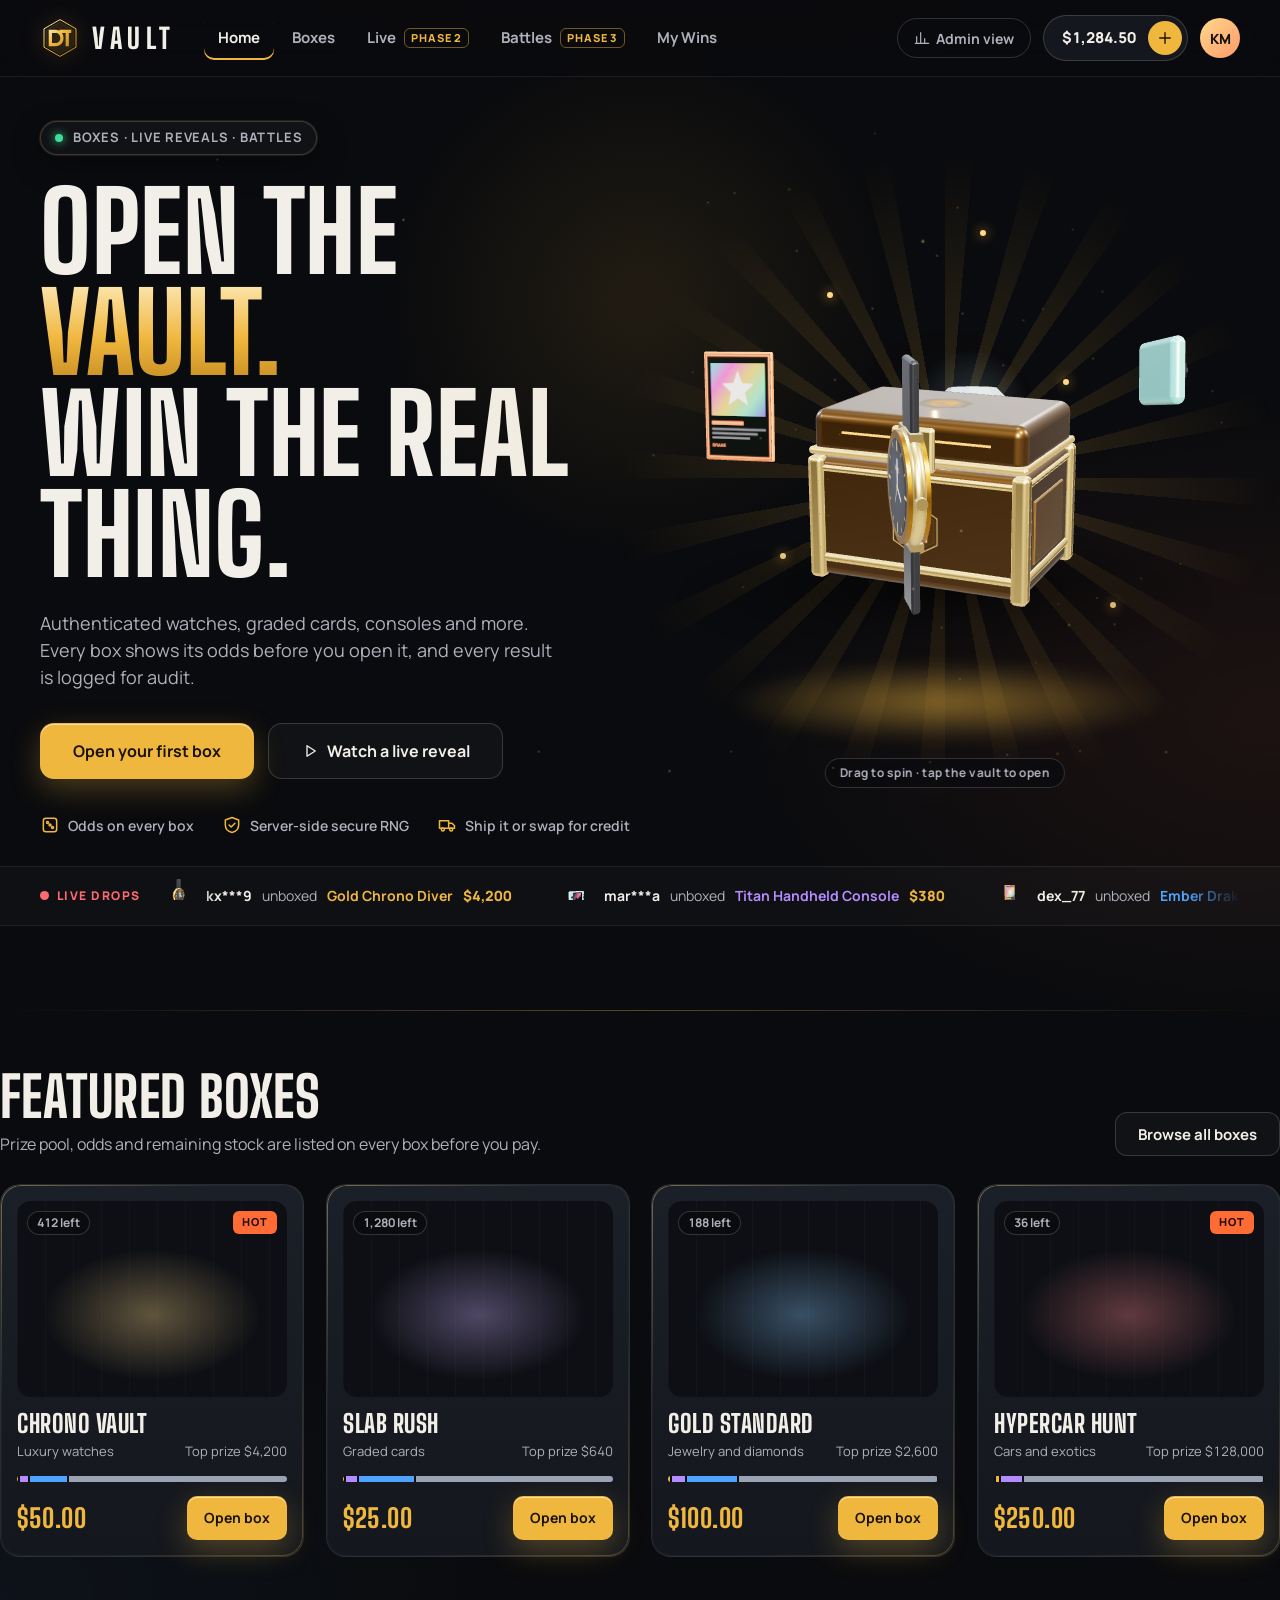
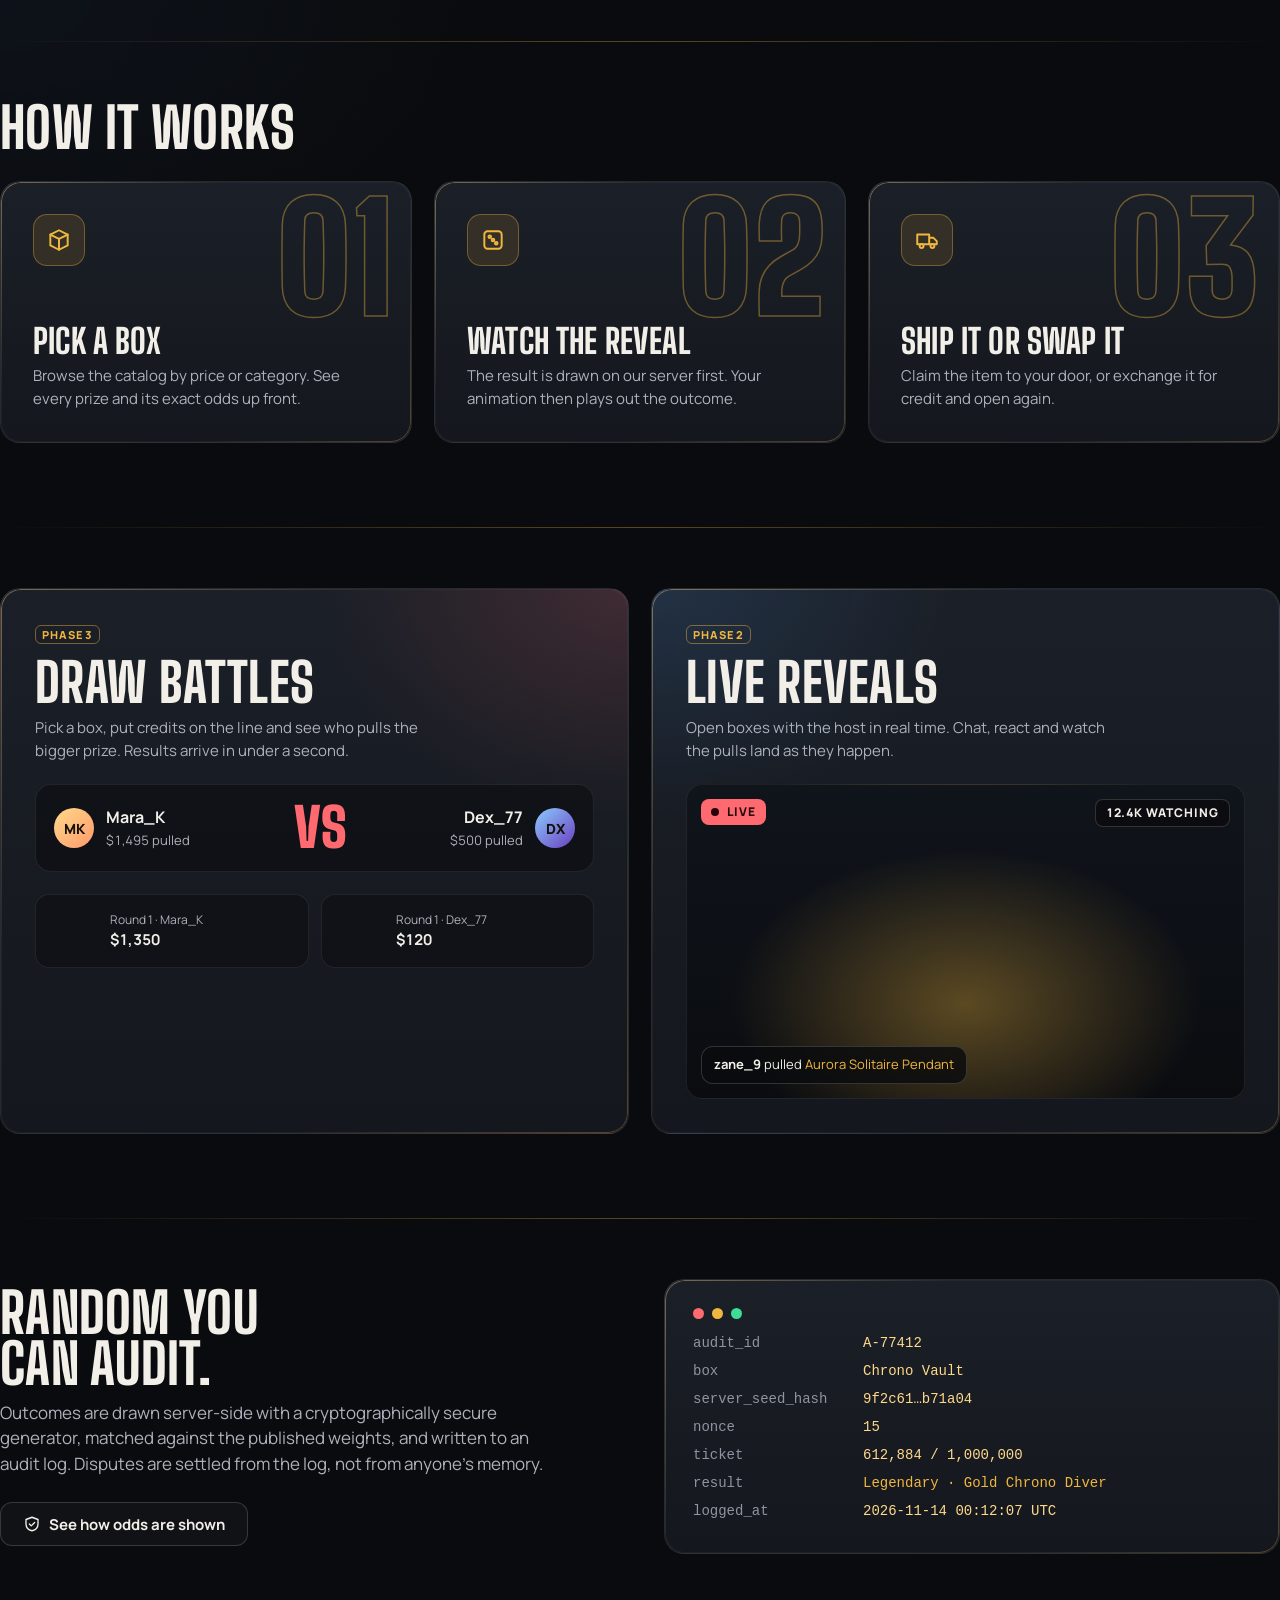
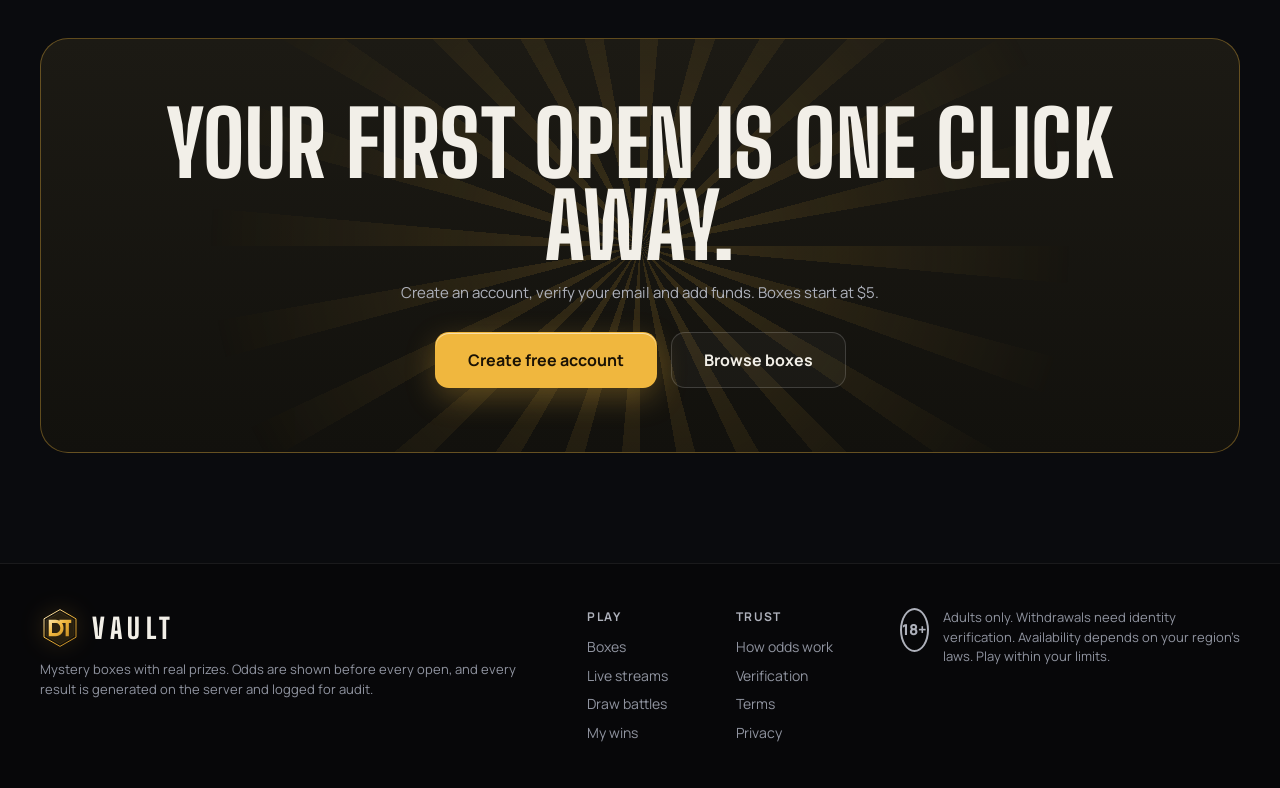
==== commit 47882772: "3d added" ====
--- a/index.html
+++ b/index.html
@@ -2,18 +2,46 @@
 <html lang="en">
 <head>
 <meta charset="utf-8">
-<meta name="viewport" content="width=device-width, initial-scale=1">
+<meta name="viewport" content="width=device-width, initial-scale=1, viewport-fit=cover">
+<meta name="theme-color" content="#0a0b0e">
 <title>Vault Home</title>
+<script>document.documentElement.classList.add('js','loading')</script>
+<style>
+#preloader{position:fixed;inset:0;z-index:9999;display:none;align-items:center;justify-content:center;background:radial-gradient(60% 50% at 50% 45%,#1a1508,#0a0b0e 70%);transition:opacity .6s ease,visibility .6s}
+.js #preloader{display:flex}
+#preloader.out{opacity:0;visibility:hidden}
+html.loading{overflow:hidden}
+.pl-in{display:grid;justify-items:center;gap:22px;padding:24px}
+.pl-logo{width:132px;height:132px;position:relative;animation:plf 2.4s ease-in-out infinite;filter:drop-shadow(0 0 28px rgba(240,183,62,.45))}
+.pl-logo svg{width:100%;height:100%;display:block}
+.pl-logo polygon:first-of-type{stroke-dasharray:560;stroke-dashoffset:560;animation:pld 1.6s .1s ease forwards}
+.pl-logo g{opacity:0;animation:plg .8s .7s ease forwards}
+.pl-word{font:800 30px 'Big Shoulders Display',Impact,sans-serif;letter-spacing:.42em;text-indent:.42em;text-transform:uppercase;color:#f2efe8}
+.pl-bar{width:min(260px,64vw);height:3px;border-radius:99px;background:rgba(255,255,255,.1);overflow:hidden}
+.pl-bar i{display:block;height:100%;transform:scaleX(.05);transform-origin:left;background:linear-gradient(90deg,#b8801a,#ffd98a);box-shadow:0 0 12px rgba(240,183,62,.7)}
+.pl-msg{font:600 13px Manrope,system-ui,sans-serif;letter-spacing:.06em;color:#9094a0;text-align:center;max-width:320px;min-height:18px}
+#preloader.err .pl-bar{display:none}#preloader.err .pl-msg{color:#f2efe8}
+@keyframes plf{0%,100%{transform:translateY(0) scale(1)}50%{transform:translateY(-6px) scale(1.03)}}
+@keyframes pld{to{stroke-dashoffset:0}}
+@keyframes plg{to{opacity:1}}
+</style>
 <link rel="preconnect" href="https://fonts.googleapis.com">
 <link rel="preconnect" href="https://fonts.gstatic.com" crossorigin>
 <link href="https://fonts.googleapis.com/css2?family=Big+Shoulders+Display:wght@700;800;900&family=Manrope:wght@400;500;600;700;800&display=swap" rel="stylesheet">
-<link rel="icon" href="assets/vault-helmet.png">
+<link rel="icon" type="image/svg+xml" href="assets/dt-logo.svg">
 <link rel="stylesheet" href="css/base.css">
 <link rel="stylesheet" href="css/index.css">
+<link rel="stylesheet" href="css/fx.css">
+<script type="importmap">{"imports":{"three":"./js/lib/three.module.js","three/addons/":"./js/lib/addons/"}}</script>
+<script type="module" src="js/main.js"></script>
 </head>
 <body>
-<div class="pg"><header class="nav"><div class="wrap">
-<a class="brand" href="index.html"><img src="assets/vault-helmet.png" alt=""><b>Vault</b></a>
+<div id="preloader" role="status" aria-live="polite"><div class="pl-in"><div class="pl-logo"><svg xmlns="http://www.w3.org/2000/svg" viewBox="0 0 200 200"><defs><linearGradient id="pg" gradientUnits="userSpaceOnUse" x1="20" y1="10" x2="180" y2="190"><stop offset="0" stop-color="#fff3cf"/><stop offset=".45" stop-color="#f0b73e"/><stop offset="1" stop-color="#b8801a"/></linearGradient></defs><polygon points="100,8 180,54 180,146 100,192 20,146 20,54" fill="none" stroke="url(#pg)" stroke-width="5" stroke-linejoin="round"/>
+<polygon points="100,21 169,61 169,139 100,179 31,139 31,61" fill="rgba(240,183,62,.07)" stroke="url(#pg)" stroke-opacity=".4" stroke-width="1.5" stroke-linejoin="round"/><g transform="translate(100 100) scale(.74) translate(-100 -100)" fill="url(#pg)">
+<path fill-rule="evenodd" d="M24 44 H70 C104 44 124 70 124 100 C124 130 104 156 70 156 H24 Z M46 66 V134 H68 C90 134 102 120 102 100 C102 80 90 66 68 66 Z"/>
+<path d="M96 44 H176 V66 H160 V156 H138 V66 H96 Z"/></g></svg></div><div class="pl-word">Vault</div><div class="pl-bar"><i></i></div><div class="pl-msg">Loading</div></div><noscript><p style="position:absolute;bottom:40px;width:100%;text-align:center;color:#9094a0">JavaScript is required to view this site.</p></noscript></div>
+<div class="pg"><div class="gl bgfx" data-gl="dust"></div><header class="nav"><div class="wrap">
+<a class="brand" href="index.html"><img src="assets/dt-logo.svg" alt=""><b>Vault</b></a>
 <nav class="links" aria-label="Main"><a href="index.html" class=on>Home</a><a href="boxes.html">Boxes</a><a href="live.html">Live<span class=ph>Phase 2</span></a><a href="battles.html">Battles<span class=ph>Phase 3</span></a><a href="wallet.html">My Wins</a></nav>
 <div class="navr"><a class="chip" href="admin.html"><svg class="ic" width="16" height="16" viewBox="0 0 24 24" fill="none" stroke="currentColor" stroke-width="1.8" stroke-linecap="round" stroke-linejoin="round" aria-hidden="true"><path d="M4 20V10M10 20V4M16 20v-7M22 20H2"/></svg> Admin view</a><a class="bal" href="wallet.html"><span class="num">$1,284.50</span><span class="pl"><svg class="ic" width="18" height="18" viewBox="0 0 24 24" fill="none" stroke="currentColor" stroke-width="1.8" stroke-linecap="round" stroke-linejoin="round" aria-hidden="true"><path d="M12 5v14M5 12h14"/></svg></span></a><span class="av">KM</span></div>
 </div></header><section class="wrap hero">
@@ -24,118 +52,40 @@
 <div class="ctas"><a class="btn gold lg" href="boxes.html">Open your first box</a><a class="btn ghost lg" href="live.html"><svg class="ic" width="18" height="18" viewBox="0 0 24 24" fill="none" stroke="currentColor" stroke-width="1.8" stroke-linecap="round" stroke-linejoin="round" aria-hidden="true"><path d="M8 5l11 7-11 7z"/></svg> Watch a live reveal</a></div>
 <ul class="trust"><li><svg class="ic" width="20" height="20" viewBox="0 0 24 24" fill="none" stroke="currentColor" stroke-width="1.8" stroke-linecap="round" stroke-linejoin="round" aria-hidden="true"><rect x="4" y="4" width="16" height="16" rx="3"/><circle cx="9" cy="9" r="1.2"/><circle cx="15" cy="15" r="1.2"/><circle cx="12" cy="12" r="1.2"/></svg>Odds on every box</li><li><svg class="ic" width="20" height="20" viewBox="0 0 24 24" fill="none" stroke="currentColor" stroke-width="1.8" stroke-linecap="round" stroke-linejoin="round" aria-hidden="true"><path d="M12 3l8 3v6c0 5-3.5 8-8 9-4.5-1-8-4-8-9V6z"/><path d="M8.5 12l2.5 2.5L15.5 10"/></svg>Server-side secure RNG</li><li><svg class="ic" width="20" height="20" viewBox="0 0 24 24" fill="none" stroke="currentColor" stroke-width="1.8" stroke-linecap="round" stroke-linejoin="round" aria-hidden="true"><path d="M3 7h11v9H3zM14 10h4l3 3v3h-7"/><circle cx="7" cy="17.5" r="1.8"/><circle cx="17" cy="17.5" r="1.8"/></svg>Ship it or swap for credit</li></ul>
 </div>
-<div class="hstage" aria-hidden="true"><div class="rays"></div><div class="floor"></div><div class="core"><div class="beam"></div><svg viewBox="0 0 120 120" aria-hidden="true"><defs>
-<linearGradient id="c8t" x1="0" y1="0" x2="1" y2="1"><stop offset="0" stop-color="#ffd98a"/><stop offset="1" stop-color="#b8801a"/></linearGradient>
-<linearGradient id="c8l" x1="0" y1="0" x2="0" y2="1"><stop offset="0" stop-color="#b8801a"/><stop offset="1" stop-color="#65460e"/></linearGradient>
-<linearGradient id="c8r" x1="0" y1="0" x2="0" y2="1"><stop offset="0" stop-color="#936614"/><stop offset="1" stop-color="#372607"/></linearGradient></defs>
-<polygon points="16,38 60,60 60,108 16,86" fill="url(#c8l)"/>
-<polygon points="104,38 60,60 60,108 104,86" fill="url(#c8r)"/>
-<polygon points="60,16 104,38 60,60 16,38" fill="url(#c8t)"/>
-<polygon points="60,24 90,39 60,54 30,39" fill="#000" opacity=".16"/>
-<polygon points="16,38 60,60 60,70 16,48" fill="#fff" opacity=".14"/>
-<polygon points="104,38 60,60 60,70 104,48" fill="#000" opacity=".18"/>
-<g transform="matrix(1 .5 0 1 16 38)"><g transform="translate(22 27) scale(.6) translate(-22 -34)"><path d="M22 22 L32 34 L22 50 L12 34Z" fill="#ffd98a" opacity=".95"/><path d="M12 34 H32" stroke="#65460e" stroke-width="1.2" opacity=".6"/></g></g>
-<g stroke="#fff" opacity=".3" stroke-width=".9"><path d="M60 60 V108"/><path d="M16 38 L60 60 L104 38" fill="none"/></g>
-<g transform="matrix(1 -.5 0 1 60 60)" fill="#fff" opacity=".08"><rect x="4" y="22" width="36" height="3"/><rect x="4" y="30" width="36" height="3"/><rect x="4" y="38" width="36" height="3"/></g>
-</svg></div>
-<div class="orb" style="left:2%;top:4%;--r:-8deg;animation-delay:0s"><div class="t"><svg viewBox="0 0 120 120" aria-hidden="true"><defs><linearGradient id="a9g" x1="0" y1="0" x2="1" y2="1"><stop offset="0" stop-color="#ffd98a"/><stop offset="1" stop-color="#b8801a"/></linearGradient><linearGradient id="a9h" x1="0" y1="0" x2="1" y2="1"><stop offset="0" stop-color="#5ef2ff"/><stop offset=".5" stop-color="#ff7ad9"/><stop offset="1" stop-color="#ffd86b"/></linearGradient><radialGradient id="a9f" cx=".4" cy=".35" r=".8"><stop offset="0" stop-color="#27303f"/><stop offset="1" stop-color="#0a0d13"/></radialGradient></defs><rect x="46" y="2" width="28" height="34" rx="7" fill="url(#a9g)" opacity=".7"/><rect x="46" y="84" width="28" height="34" rx="7" fill="url(#a9g)" opacity=".7"/><rect x="95" y="55" width="8" height="10" rx="2" fill="url(#a9g)"/><circle cx="60" cy="60" r="38" fill="url(#a9g)"/><circle cx="60" cy="60" r="32" fill="url(#a9f)"/><circle cx="60" cy="60" r="32" fill="none" stroke="#fff" stroke-opacity=".18"/><path d="M60 31v5M60 84v5M31 60h5M84 60h5M39.5 39.5l3 3M80.5 39.5l-3 3M39.5 80.5l3-3M80.5 80.5l-3-3" stroke="#ffd98a" stroke-width="2" stroke-linecap="round"/><path d="M60 60V40" stroke="#fff" stroke-width="3.2" stroke-linecap="round"/><path d="M60 60L76 68" stroke="#fff" stroke-width="2.6" stroke-linecap="round"/><path d="M60 60L48 74" stroke="#ffd98a" stroke-width="1.4" stroke-linecap="round"/><circle cx="60" cy="60" r="3.4" fill="url(#a9g)"/><path d="M30 34 A38 38 0 0 1 56 22" stroke="#fff" stroke-opacity=".5" stroke-width="2.4" fill="none" stroke-linecap="round"/></svg></div><span class="num" style="color:#f0b73e">$4,200</span></div><div class="orb" style="right:0;top:12%;--r:8deg;animation-delay:-2s"><div class="t"><svg viewBox="0 0 120 120" aria-hidden="true"><defs><linearGradient id="a10g" x1="0" y1="0" x2="1" y2="1"><stop offset="0" stop-color="#ff9a6b"/><stop offset="1" stop-color="#b3401a"/></linearGradient><linearGradient id="a10h" x1="0" y1="0" x2="1" y2="1"><stop offset="0" stop-color="#5ef2ff"/><stop offset=".5" stop-color="#ff7ad9"/><stop offset="1" stop-color="#ffd86b"/></linearGradient><radialGradient id="a10f" cx=".4" cy=".35" r=".8"><stop offset="0" stop-color="#27303f"/><stop offset="1" stop-color="#0a0d13"/></radialGradient></defs><rect x="24" y="6" width="72" height="108" rx="8" fill="url(#a10g)"/><rect x="31" y="13" width="58" height="94" rx="4" fill="#10131a"/><rect x="35" y="19" width="50" height="52" rx="3" fill="url(#a10h)" opacity=".85"/><path d="M60 28 L65 43 L81 43 L68 52 L73 66 L60 57 L47 66 L52 52 L39 43 L55 43Z" fill="#fff" opacity=".85"/><rect x="35" y="79" width="36" height="5" rx="2" fill="#ff9a6b"/><rect x="35" y="89" width="50" height="3" rx="1.5" fill="#fff" opacity=".35"/><rect x="35" y="95" width="40" height="3" rx="1.5" fill="#fff" opacity=".25"/><path d="M24 70 L60 6 H80 L24 100Z" fill="#fff" opacity=".1"/></svg></div><span class="num" style="color:#4da3ff">$120</span></div><div class="orb" style="left:-2%;bottom:10%;--r:6deg;animation-delay:-4s"><div class="t"><svg viewBox="0 0 120 120" aria-hidden="true"><defs><linearGradient id="a11g" x1="0" y1="0" x2="1" y2="1"><stop offset="0" stop-color="#8ccbff"/><stop offset="1" stop-color="#1f5fbf"/></linearGradient><linearGradient id="a11h" x1="0" y1="0" x2="1" y2="1"><stop offset="0" stop-color="#5ef2ff"/><stop offset=".5" stop-color="#ff7ad9"/><stop offset="1" stop-color="#ffd86b"/></linearGradient><radialGradient id="a11f" cx=".4" cy=".35" r=".8"><stop offset="0" stop-color="#27303f"/><stop offset="1" stop-color="#0a0d13"/></radialGradient></defs><polygon points="38,26 82,26 104,50 16,50" fill="url(#a11g)"/><polygon points="16,50 104,50 60,106" fill="url(#a11g)" opacity=".85"/><g fill="none" stroke="#fff" stroke-opacity=".7" stroke-width="1.4" stroke-linejoin="round"><path d="M38 26 L48 50 L60 26 L72 50 L82 26"/><path d="M48 50 L60 106 L72 50"/><path d="M16 50 L60 106 L104 50"/></g><polygon points="38,26 60,26 48,50" fill="#fff" opacity=".35"/><polygon points="60,26 82,26 72,50" fill="#fff" opacity=".12"/></svg></div><span class="num" style="color:#f0b73e">$2,600</span></div><div class="orb" style="right:4%;bottom:4%;--r:-6deg;animation-delay:-1s"><div class="t"><svg viewBox="0 0 120 120" aria-hidden="true"><defs><linearGradient id="a12g" x1="0" y1="0" x2="1" y2="1"><stop offset="0" stop-color="#7ef0da"/><stop offset="1" stop-color="#0f8b7a"/></linearGradient><linearGradient id="a12h" x1="0" y1="0" x2="1" y2="1"><stop offset="0" stop-color="#5ef2ff"/><stop offset=".5" stop-color="#ff7ad9"/><stop offset="1" stop-color="#ffd86b"/></linearGradient><radialGradient id="a12f" cx=".4" cy=".35" r=".8"><stop offset="0" stop-color="#27303f"/><stop offset="1" stop-color="#0a0d13"/></radialGradient></defs><rect x="6" y="30" width="108" height="60" rx="14" fill="url(#a12g)"/><rect x="32" y="37" width="56" height="46" rx="5" fill="url(#a12f)"/><path d="M38 76 L52 56 L62 68 L70 58 L82 76Z" fill="url(#a12h)" opacity=".8"/><path d="M19 56 h12 M25 50 v12" stroke="#0a0d13" stroke-width="4.5" stroke-linecap="round"/><circle cx="96" cy="54" r="4.2" fill="#0a0d13"/><circle cx="104" cy="63" r="4.2" fill="#0a0d13"/><circle cx="96" cy="72" r="4.2" fill="#0a0d13" opacity=".6"/><path d="M12 38 Q60 28 108 38" stroke="#fff" stroke-opacity=".35" stroke-width="2" fill="none"/></svg></div><span class="num" style="color:#b48cff">$380</span></div>
+<div class="hstage" aria-hidden="true"><div class="rays"></div><div class="floor"></div><div class="hgl gl" data-gl="hero" data-tint="gold" data-orbit="chrono,drake,aurora,console"><span class="gl-hint">Drag to spin &middot; tap the vault to open</span></div>
 <i class="sp" style="left:30%;top:20%"></i><i class="sp" style="left:70%;top:34%;animation-delay:-1s"></i><i class="sp" style="left:56%;top:10%;animation-delay:-2s"></i><i class="sp" style="left:22%;top:62%;animation-delay:-.5s"></i><i class="sp" style="left:78%;top:70%;animation-delay:-1.5s"></i></div>
 </section>
-<div class="ticker"><div class="wrap tkw"><span class="livel"><i></i>Live drops</span><div class="tkv"><div class="track"><span class="tk"><span class="mini"><svg viewBox="0 0 120 120" aria-hidden="true"><defs><linearGradient id="a0g" x1="0" y1="0" x2="1" y2="1"><stop offset="0" stop-color="#ffd98a"/><stop offset="1" stop-color="#b8801a"/></linearGradient><linearGradient id="a0h" x1="0" y1="0" x2="1" y2="1"><stop offset="0" stop-color="#5ef2ff"/><stop offset=".5" stop-color="#ff7ad9"/><stop offset="1" stop-color="#ffd86b"/></linearGradient><radialGradient id="a0f" cx=".4" cy=".35" r=".8"><stop offset="0" stop-color="#27303f"/><stop offset="1" stop-color="#0a0d13"/></radialGradient></defs><rect x="46" y="2" width="28" height="34" rx="7" fill="url(#a0g)" opacity=".7"/><rect x="46" y="84" width="28" height="34" rx="7" fill="url(#a0g)" opacity=".7"/><rect x="95" y="55" width="8" height="10" rx="2" fill="url(#a0g)"/><circle cx="60" cy="60" r="38" fill="url(#a0g)"/><circle cx="60" cy="60" r="32" fill="url(#a0f)"/><circle cx="60" cy="60" r="32" fill="none" stroke="#fff" stroke-opacity=".18"/><path d="M60 31v5M60 84v5M31 60h5M84 60h5M39.5 39.5l3 3M80.5 39.5l-3 3M39.5 80.5l3-3M80.5 80.5l-3-3" stroke="#ffd98a" stroke-width="2" stroke-linecap="round"/><path d="M60 60V40" stroke="#fff" stroke-width="3.2" stroke-linecap="round"/><path d="M60 60L76 68" stroke="#fff" stroke-width="2.6" stroke-linecap="round"/><path d="M60 60L48 74" stroke="#ffd98a" stroke-width="1.4" stroke-linecap="round"/><circle cx="60" cy="60" r="3.4" fill="url(#a0g)"/><path d="M30 34 A38 38 0 0 1 56 22" stroke="#fff" stroke-opacity=".5" stroke-width="2.4" fill="none" stroke-linecap="round"/></svg></span><b>kx***9</b> unboxed <span style="color:#f0b73e;font-weight:700">Gold Chrono Diver</span> <u class="num">$4,200</u></span><span class="tk"><span class="mini"><svg viewBox="0 0 120 120" aria-hidden="true"><defs><linearGradient id="a1g" x1="0" y1="0" x2="1" y2="1"><stop offset="0" stop-color="#7ef0da"/><stop offset="1" stop-color="#0f8b7a"/></linearGradient><linearGradient id="a1h" x1="0" y1="0" x2="1" y2="1"><stop offset="0" stop-color="#5ef2ff"/><stop offset=".5" stop-color="#ff7ad9"/><stop offset="1" stop-color="#ffd86b"/></linearGradient><radialGradient id="a1f" cx=".4" cy=".35" r=".8"><stop offset="0" stop-color="#27303f"/><stop offset="1" stop-color="#0a0d13"/></radialGradient></defs><rect x="6" y="30" width="108" height="60" rx="14" fill="url(#a1g)"/><rect x="32" y="37" width="56" height="46" rx="5" fill="url(#a1f)"/><path d="M38 76 L52 56 L62 68 L70 58 L82 76Z" fill="url(#a1h)" opacity=".8"/><path d="M19 56 h12 M25 50 v12" stroke="#0a0d13" stroke-width="4.5" stroke-linecap="round"/><circle cx="96" cy="54" r="4.2" fill="#0a0d13"/><circle cx="104" cy="63" r="4.2" fill="#0a0d13"/><circle cx="96" cy="72" r="4.2" fill="#0a0d13" opacity=".6"/><path d="M12 38 Q60 28 108 38" stroke="#fff" stroke-opacity=".35" stroke-width="2" fill="none"/></svg></span><b>mar***a</b> unboxed <span style="color:#b48cff;font-weight:700">Titan Handheld Console</span> <u class="num">$380</u></span><span class="tk"><span class="mini"><svg viewBox="0 0 120 120" aria-hidden="true"><defs><linearGradient id="a2g" x1="0" y1="0" x2="1" y2="1"><stop offset="0" stop-color="#ff9a6b"/><stop offset="1" stop-color="#b3401a"/></linearGradient><linearGradient id="a2h" x1="0" y1="0" x2="1" y2="1"><stop offset="0" stop-color="#5ef2ff"/><stop offset=".5" stop-color="#ff7ad9"/><stop offset="1" stop-color="#ffd86b"/></linearGradient><radialGradient id="a2f" cx=".4" cy=".35" r=".8"><stop offset="0" stop-color="#27303f"/><stop offset="1" stop-color="#0a0d13"/></radialGradient></defs><rect x="24" y="6" width="72" height="108" rx="8" fill="url(#a2g)"/><rect x="31" y="13" width="58" height="94" rx="4" fill="#10131a"/><rect x="35" y="19" width="50" height="52" rx="3" fill="url(#a2h)" opacity=".85"/><path d="M60 28 L65 43 L81 43 L68 52 L73 66 L60 57 L47 66 L52 52 L39 43 L55 43Z" fill="#fff" opacity=".85"/><rect x="35" y="79" width="36" height="5" rx="2" fill="#ff9a6b"/><rect x="35" y="89" width="50" height="3" rx="1.5" fill="#fff" opacity=".35"/><rect x="35" y="95" width="40" height="3" rx="1.5" fill="#fff" opacity=".25"/><path d="M24 70 L60 6 H80 L24 100Z" fill="#fff" opacity=".1"/></svg></span><b>dex_77</b> unboxed <span style="color:#4da3ff;font-weight:700">Ember Drake Holo Card</span> <u class="num">$120</u></span><span class="tk"><span class="mini"><svg viewBox="0 0 120 120" aria-hidden="true"><defs><linearGradient id="a3g" x1="0" y1="0" x2="1" y2="1"><stop offset="0" stop-color="#8ccbff"/><stop offset="1" stop-color="#1f5fbf"/></linearGradient><linearGradient id="a3h" x1="0" y1="0" x2="1" y2="1"><stop offset="0" stop-color="#5ef2ff"/><stop offset=".5" stop-color="#ff7ad9"/><stop offset="1" stop-color="#ffd86b"/></linearGradient><radialGradient id="a3f" cx=".4" cy=".35" r=".8"><stop offset="0" stop-color="#27303f"/><stop offset="1" stop-color="#0a0d13"/></radialGradient></defs><polygon points="38,26 82,26 104,50 16,50" fill="url(#a3g)"/><polygon points="16,50 104,50 60,106" fill="url(#a3g)" opacity=".85"/><g fill="none" stroke="#fff" stroke-opacity=".7" stroke-width="1.4" stroke-linejoin="round"><path d="M38 26 L48 50 L60 26 L72 50 L82 26"/><path d="M48 50 L60 106 L72 50"/><path d="M16 50 L60 106 L104 50"/></g><polygon points="38,26 60,26 48,50" fill="#fff" opacity=".35"/><polygon points="60,26 82,26 72,50" fill="#fff" opacity=".12"/></svg></span><b>z***ne</b> unboxed <span style="color:#f0b73e;font-weight:700">Aurora Solitaire Pendant</span> <u class="num">$2,600</u></span><span class="tk"><span class="mini"><svg viewBox="0 0 120 120" aria-hidden="true"><defs><linearGradient id="a4g" x1="0" y1="0" x2="1" y2="1"><stop offset="0" stop-color="#cdb2ff"/><stop offset="1" stop-color="#6a3fc0"/></linearGradient><linearGradient id="a4h" x1="0" y1="0" x2="1" y2="1"><stop offset="0" stop-color="#5ef2ff"/><stop offset=".5" stop-color="#ff7ad9"/><stop offset="1" stop-color="#ffd86b"/></linearGradient><radialGradient id="a4f" cx=".4" cy=".35" r=".8"><stop offset="0" stop-color="#27303f"/><stop offset="1" stop-color="#0a0d13"/></radialGradient></defs><path d="M26 74 C22 24 98 24 94 74" fill="none" stroke="url(#a4g)" stroke-width="8" stroke-linecap="round"/><rect x="14" y="62" width="26" height="42" rx="11" fill="url(#a4g)"/><rect x="80" y="62" width="26" height="42" rx="11" fill="url(#a4g)"/><rect x="22" y="70" width="12" height="26" rx="6" fill="#0a0d13" opacity=".6"/><rect x="86" y="70" width="12" height="26" rx="6" fill="#0a0d13" opacity=".6"/><path d="M36 38 C48 28 70 28 84 38" stroke="#fff" stroke-opacity=".4" stroke-width="2" fill="none" stroke-linecap="round"/></svg></span><b>ol***1</b> unboxed <span style="color:#b48cff;font-weight:700">Studio Pro Headphones</span> <u class="num">$420</u></span><span class="tk"><span class="mini"><svg viewBox="0 0 120 120" aria-hidden="true"><defs><linearGradient id="a5g" x1="0" y1="0" x2="1" y2="1"><stop offset="0" stop-color="#8ccbff"/><stop offset="1" stop-color="#1f5fbf"/></linearGradient><linearGradient id="a5h" x1="0" y1="0" x2="1" y2="1"><stop offset="0" stop-color="#5ef2ff"/><stop offset=".5" stop-color="#ff7ad9"/><stop offset="1" stop-color="#ffd86b"/></linearGradient><radialGradient id="a5f" cx=".4" cy=".35" r=".8"><stop offset="0" stop-color="#27303f"/><stop offset="1" stop-color="#0a0d13"/></radialGradient></defs><rect x="30" y="10" width="60" height="100" rx="3" fill="url(#a5g)"/><rect x="30" y="10" width="60" height="12" fill="#0a0d13" opacity=".22"/><rect x="30" y="98" width="60" height="12" fill="#0a0d13" opacity=".22"/><path d="M32 12v10" stroke="#0a0d13" stroke-opacity=".35" stroke-width="1.5"/><path d="M32 98v10" stroke="#0a0d13" stroke-opacity=".35" stroke-width="1.5"/><path d="M36 12v10" stroke="#0a0d13" stroke-opacity=".35" stroke-width="1.5"/><path d="M36 98v10" stroke="#0a0d13" stroke-opacity=".35" stroke-width="1.5"/><path d="M40 12v10" stroke="#0a0d13" stroke-opacity=".35" stroke-width="1.5"/><path d="M40 98v10" stroke="#0a0d13" stroke-opacity=".35" stroke-width="1.5"/><path d="M44 12v10" stroke="#0a0d13" stroke-opacity=".35" stroke-width="1.5"/><path d="M44 98v10" stroke="#0a0d13" stroke-opacity=".35" stroke-width="1.5"/><path d="M48 12v10" stroke="#0a0d13" stroke-opacity=".35" stroke-width="1.5"/><path d="M48 98v10" stroke="#0a0d13" stroke-opacity=".35" stroke-width="1.5"/><path d="M52 12v10" stroke="#0a0d13" stroke-opacity=".35" stroke-width="1.5"/><path d="M52 98v10" stroke="#0a0d13" stroke-opacity=".35" stroke-width="1.5"/><path d="M56 12v10" stroke="#0a0d13" stroke-opacity=".35" stroke-width="1.5"/><path d="M56 98v10" stroke="#0a0d13" stroke-opacity=".35" stroke-width="1.5"/><path d="M60 12v10" stroke="#0a0d13" stroke-opacity=".35" stroke-width="1.5"/><path d="M60 98v10" stroke="#0a0d13" stroke-opacity=".35" stroke-width="1.5"/><path d="M64 12v10" stroke="#0a0d13" stroke-opacity=".35" stroke-width="1.5"/><path d="M64 98v10" stroke="#0a0d13" stroke-opacity=".35" stroke-width="1.5"/><path d="M68 12v10" stroke="#0a0d13" stroke-opacity=".35" stroke-width="1.5"/><path d="M68 98v10" stroke="#0a0d13" stroke-opacity=".35" stroke-width="1.5"/><path d="M72 12v10" stroke="#0a0d13" stroke-opacity=".35" stroke-width="1.5"/><path d="M72 98v10" stroke="#0a0d13" stroke-opacity=".35" stroke-width="1.5"/><path d="M76 12v10" stroke="#0a0d13" stroke-opacity=".35" stroke-width="1.5"/><path d="M76 98v10" stroke="#0a0d13" stroke-opacity=".35" stroke-width="1.5"/><path d="M80 12v10" stroke="#0a0d13" stroke-opacity=".35" stroke-width="1.5"/><path d="M80 98v10" stroke="#0a0d13" stroke-opacity=".35" stroke-width="1.5"/><path d="M84 12v10" stroke="#0a0d13" stroke-opacity=".35" stroke-width="1.5"/><path d="M84 98v10" stroke="#0a0d13" stroke-opacity=".35" stroke-width="1.5"/><path d="M88 12v10" stroke="#0a0d13" stroke-opacity=".35" stroke-width="1.5"/><path d="M88 98v10" stroke="#0a0d13" stroke-opacity=".35" stroke-width="1.5"/><circle cx="60" cy="60" r="19" fill="#0a0d13" opacity=".35"/><path d="M60 46 L72 60 L60 76 L48 60Z" fill="#fff" opacity=".92"/><path d="M30 80 L74 10 H90 L44 110 H30Z" fill="#fff" opacity=".12"/></svg></span><b>ninja_k</b> unboxed <span style="color:#4da3ff;font-weight:700">Sealed Booster Pack</span> <u class="num">$48</u></span><span class="tk"><span class="mini"><svg viewBox="0 0 120 120" aria-hidden="true"><defs><linearGradient id="a6g" x1="0" y1="0" x2="1" y2="1"><stop offset="0" stop-color="#cdb2ff"/><stop offset="1" stop-color="#6a3fc0"/></linearGradient><linearGradient id="a6h" x1="0" y1="0" x2="1" y2="1"><stop offset="0" stop-color="#5ef2ff"/><stop offset=".5" stop-color="#ff7ad9"/><stop offset="1" stop-color="#ffd86b"/></linearGradient><radialGradient id="a6f" cx=".4" cy=".35" r=".8"><stop offset="0" stop-color="#27303f"/><stop offset="1" stop-color="#0a0d13"/></radialGradient></defs><rect x="24" y="6" width="72" height="108" rx="8" fill="url(#a6g)"/><rect x="31" y="13" width="58" height="94" rx="4" fill="#10131a"/><rect x="35" y="19" width="50" height="52" rx="3" fill="url(#a6h)" opacity=".85"/><path d="M60 28 L65 43 L81 43 L68 52 L73 66 L60 57 L47 66 L52 52 L39 43 L55 43Z" fill="#fff" opacity=".85"/><rect x="35" y="79" width="36" height="5" rx="2" fill="#cdb2ff"/><rect x="35" y="89" width="50" height="3" rx="1.5" fill="#fff" opacity=".35"/><rect x="35" y="95" width="40" height="3" rx="1.5" fill="#fff" opacity=".25"/><path d="M24 70 L60 6 H80 L24 100Z" fill="#fff" opacity=".1"/></svg></span><b>t***ry</b> unboxed <span style="color:#b48cff;font-weight:700">Holo Wyrm Graded Slab</span> <u class="num">$640</u></span><span class="tk"><span class="mini"><svg viewBox="0 0 120 120" aria-hidden="true"><defs><linearGradient id="a7g" x1="0" y1="0" x2="1" y2="1"><stop offset="0" stop-color="#cfd6e2"/><stop offset="1" stop-color="#4b5565"/></linearGradient><linearGradient id="a7h" x1="0" y1="0" x2="1" y2="1"><stop offset="0" stop-color="#5ef2ff"/><stop offset=".5" stop-color="#ff7ad9"/><stop offset="1" stop-color="#ffd86b"/></linearGradient><radialGradient id="a7f" cx=".4" cy=".35" r=".8"><stop offset="0" stop-color="#27303f"/><stop offset="1" stop-color="#0a0d13"/></radialGradient></defs><rect x="46" y="2" width="28" height="34" rx="7" fill="url(#a7g)" opacity=".7"/><rect x="46" y="84" width="28" height="34" rx="7" fill="url(#a7g)" opacity=".7"/><rect x="95" y="55" width="8" height="10" rx="2" fill="url(#a7g)"/><circle cx="60" cy="60" r="38" fill="url(#a7g)"/><circle cx="60" cy="60" r="32" fill="url(#a7f)"/><circle cx="60" cy="60" r="32" fill="none" stroke="#fff" stroke-opacity=".18"/><path d="M60 31v5M60 84v5M31 60h5M84 60h5M39.5 39.5l3 3M80.5 39.5l-3 3M39.5 80.5l3-3M80.5 80.5l-3-3" stroke="#cfd6e2" stroke-width="2" stroke-linecap="round"/><path d="M60 60V40" stroke="#fff" stroke-width="3.2" stroke-linecap="round"/><path d="M60 60L76 68" stroke="#fff" stroke-width="2.6" stroke-linecap="round"/><path d="M60 60L48 74" stroke="#cfd6e2" stroke-width="1.4" stroke-linecap="round"/><circle cx="60" cy="60" r="3.4" fill="url(#a7g)"/><path d="M30 34 A38 38 0 0 1 56 22" stroke="#fff" stroke-opacity=".5" stroke-width="2.4" fill="none" stroke-linecap="round"/></svg></span><b>a***22</b> unboxed <span style="color:#b48cff;font-weight:700">Steel Sport Chronograph</span> <u class="num">$1,350</u></span><span class="tk"><span class="mini"><svg viewBox="0 0 120 120" aria-hidden="true"><defs><linearGradient id="a0g" x1="0" y1="0" x2="1" y2="1"><stop offset="0" stop-color="#ffd98a"/><stop offset="1" stop-color="#b8801a"/></linearGradient><linearGradient id="a0h" x1="0" y1="0" x2="1" y2="1"><stop offset="0" stop-color="#5ef2ff"/><stop offset=".5" stop-color="#ff7ad9"/><stop offset="1" stop-color="#ffd86b"/></linearGradient><radialGradient id="a0f" cx=".4" cy=".35" r=".8"><stop offset="0" stop-color="#27303f"/><stop offset="1" stop-color="#0a0d13"/></radialGradient></defs><rect x="46" y="2" width="28" height="34" rx="7" fill="url(#a0g)" opacity=".7"/><rect x="46" y="84" width="28" height="34" rx="7" fill="url(#a0g)" opacity=".7"/><rect x="95" y="55" width="8" height="10" rx="2" fill="url(#a0g)"/><circle cx="60" cy="60" r="38" fill="url(#a0g)"/><circle cx="60" cy="60" r="32" fill="url(#a0f)"/><circle cx="60" cy="60" r="32" fill="none" stroke="#fff" stroke-opacity=".18"/><path d="M60 31v5M60 84v5M31 60h5M84 60h5M39.5 39.5l3 3M80.5 39.5l-3 3M39.5 80.5l3-3M80.5 80.5l-3-3" stroke="#ffd98a" stroke-width="2" stroke-linecap="round"/><path d="M60 60V40" stroke="#fff" stroke-width="3.2" stroke-linecap="round"/><path d="M60 60L76 68" stroke="#fff" stroke-width="2.6" stroke-linecap="round"/><path d="M60 60L48 74" stroke="#ffd98a" stroke-width="1.4" stroke-linecap="round"/><circle cx="60" cy="60" r="3.4" fill="url(#a0g)"/><path d="M30 34 A38 38 0 0 1 56 22" stroke="#fff" stroke-opacity=".5" stroke-width="2.4" fill="none" stroke-linecap="round"/></svg></span><b>kx***9</b> unboxed <span style="color:#f0b73e;font-weight:700">Gold Chrono Diver</span> <u class="num">$4,200</u></span><span class="tk"><span class="mini"><svg viewBox="0 0 120 120" aria-hidden="true"><defs><linearGradient id="a1g" x1="0" y1="0" x2="1" y2="1"><stop offset="0" stop-color="#7ef0da"/><stop offset="1" stop-color="#0f8b7a"/></linearGradient><linearGradient id="a1h" x1="0" y1="0" x2="1" y2="1"><stop offset="0" stop-color="#5ef2ff"/><stop offset=".5" stop-color="#ff7ad9"/><stop offset="1" stop-color="#ffd86b"/></linearGradient><radialGradient id="a1f" cx=".4" cy=".35" r=".8"><stop offset="0" stop-color="#27303f"/><stop offset="1" stop-color="#0a0d13"/></radialGradient></defs><rect x="6" y="30" width="108" height="60" rx="14" fill="url(#a1g)"/><rect x="32" y="37" width="56" height="46" rx="5" fill="url(#a1f)"/><path d="M38 76 L52 56 L62 68 L70 58 L82 76Z" fill="url(#a1h)" opacity=".8"/><path d="M19 56 h12 M25 50 v12" stroke="#0a0d13" stroke-width="4.5" stroke-linecap="round"/><circle cx="96" cy="54" r="4.2" fill="#0a0d13"/><circle cx="104" cy="63" r="4.2" fill="#0a0d13"/><circle cx="96" cy="72" r="4.2" fill="#0a0d13" opacity=".6"/><path d="M12 38 Q60 28 108 38" stroke="#fff" stroke-opacity=".35" stroke-width="2" fill="none"/></svg></span><b>mar***a</b> unboxed <span style="color:#b48cff;font-weight:700">Titan Handheld Console</span> <u class="num">$380</u></span><span class="tk"><span class="mini"><svg viewBox="0 0 120 120" aria-hidden="true"><defs><linearGradient id="a2g" x1="0" y1="0" x2="1" y2="1"><stop offset="0" stop-color="#ff9a6b"/><stop offset="1" stop-color="#b3401a"/></linearGradient><linearGradient id="a2h" x1="0" y1="0" x2="1" y2="1"><stop offset="0" stop-color="#5ef2ff"/><stop offset=".5" stop-color="#ff7ad9"/><stop offset="1" stop-color="#ffd86b"/></linearGradient><radialGradient id="a2f" cx=".4" cy=".35" r=".8"><stop offset="0" stop-color="#27303f"/><stop offset="1" stop-color="#0a0d13"/></radialGradient></defs><rect x="24" y="6" width="72" height="108" rx="8" fill="url(#a2g)"/><rect x="31" y="13" width="58" height="94" rx="4" fill="#10131a"/><rect x="35" y="19" width="50" height="52" rx="3" fill="url(#a2h)" opacity=".85"/><path d="M60 28 L65 43 L81 43 L68 52 L73 66 L60 57 L47 66 L52 52 L39 43 L55 43Z" fill="#fff" opacity=".85"/><rect x="35" y="79" width="36" height="5" rx="2" fill="#ff9a6b"/><rect x="35" y="89" width="50" height="3" rx="1.5" fill="#fff" opacity=".35"/><rect x="35" y="95" width="40" height="3" rx="1.5" fill="#fff" opacity=".25"/><path d="M24 70 L60 6 H80 L24 100Z" fill="#fff" opacity=".1"/></svg></span><b>dex_77</b> unboxed <span style="color:#4da3ff;font-weight:700">Ember Drake Holo Card</span> <u class="num">$120</u></span><span class="tk"><span class="mini"><svg viewBox="0 0 120 120" aria-hidden="true"><defs><linearGradient id="a3g" x1="0" y1="0" x2="1" y2="1"><stop offset="0" stop-color="#8ccbff"/><stop offset="1" stop-color="#1f5fbf"/></linearGradient><linearGradient id="a3h" x1="0" y1="0" x2="1" y2="1"><stop offset="0" stop-color="#5ef2ff"/><stop offset=".5" stop-color="#ff7ad9"/><stop offset="1" stop-color="#ffd86b"/></linearGradient><radialGradient id="a3f" cx=".4" cy=".35" r=".8"><stop offset="0" stop-color="#27303f"/><stop offset="1" stop-color="#0a0d13"/></radialGradient></defs><polygon points="38,26 82,26 104,50 16,50" fill="url(#a3g)"/><polygon points="16,50 104,50 60,106" fill="url(#a3g)" opacity=".85"/><g fill="none" stroke="#fff" stroke-opacity=".7" stroke-width="1.4" stroke-linejoin="round"><path d="M38 26 L48 50 L60 26 L72 50 L82 26"/><path d="M48 50 L60 106 L72 50"/><path d="M16 50 L60 106 L104 50"/></g><polygon points="38,26 60,26 48,50" fill="#fff" opacity=".35"/><polygon points="60,26 82,26 72,50" fill="#fff" opacity=".12"/></svg></span><b>z***ne</b> unboxed <span style="color:#f0b73e;font-weight:700">Aurora Solitaire Pendant</span> <u class="num">$2,600</u></span><span class="tk"><span class="mini"><svg viewBox="0 0 120 120" aria-hidden="true"><defs><linearGradient id="a4g" x1="0" y1="0" x2="1" y2="1"><stop offset="0" stop-color="#cdb2ff"/><stop offset="1" stop-color="#6a3fc0"/></linearGradient><linearGradient id="a4h" x1="0" y1="0" x2="1" y2="1"><stop offset="0" stop-color="#5ef2ff"/><stop offset=".5" stop-color="#ff7ad9"/><stop offset="1" stop-color="#ffd86b"/></linearGradient><radialGradient id="a4f" cx=".4" cy=".35" r=".8"><stop offset="0" stop-color="#27303f"/><stop offset="1" stop-color="#0a0d13"/></radialGradient></defs><path d="M26 74 C22 24 98 24 94 74" fill="none" stroke="url(#a4g)" stroke-width="8" stroke-linecap="round"/><rect x="14" y="62" width="26" height="42" rx="11" fill="url(#a4g)"/><rect x="80" y="62" width="26" height="42" rx="11" fill="url(#a4g)"/><rect x="22" y="70" width="12" height="26" rx="6" fill="#0a0d13" opacity=".6"/><rect x="86" y="70" width="12" height="26" rx="6" fill="#0a0d13" opacity=".6"/><path d="M36 38 C48 28 70 28 84 38" stroke="#fff" stroke-opacity=".4" stroke-width="2" fill="none" stroke-linecap="round"/></svg></span><b>ol***1</b> unboxed <span style="color:#b48cff;font-weight:700">Studio Pro Headphones</span> <u class="num">$420</u></span><span class="tk"><span class="mini"><svg viewBox="0 0 120 120" aria-hidden="true"><defs><linearGradient id="a5g" x1="0" y1="0" x2="1" y2="1"><stop offset="0" stop-color="#8ccbff"/><stop offset="1" stop-color="#1f5fbf"/></linearGradient><linearGradient id="a5h" x1="0" y1="0" x2="1" y2="1"><stop offset="0" stop-color="#5ef2ff"/><stop offset=".5" stop-color="#ff7ad9"/><stop offset="1" stop-color="#ffd86b"/></linearGradient><radialGradient id="a5f" cx=".4" cy=".35" r=".8"><stop offset="0" stop-color="#27303f"/><stop offset="1" stop-color="#0a0d13"/></radialGradient></defs><rect x="30" y="10" width="60" height="100" rx="3" fill="url(#a5g)"/><rect x="30" y="10" width="60" height="12" fill="#0a0d13" opacity=".22"/><rect x="30" y="98" width="60" height="12" fill="#0a0d13" opacity=".22"/><path d="M32 12v10" stroke="#0a0d13" stroke-opacity=".35" stroke-width="1.5"/><path d="M32 98v10" stroke="#0a0d13" stroke-opacity=".35" stroke-width="1.5"/><path d="M36 12v10" stroke="#0a0d13" stroke-opacity=".35" stroke-width="1.5"/><path d="M36 98v10" stroke="#0a0d13" stroke-opacity=".35" stroke-width="1.5"/><path d="M40 12v10" stroke="#0a0d13" stroke-opacity=".35" stroke-width="1.5"/><path d="M40 98v10" stroke="#0a0d13" stroke-opacity=".35" stroke-width="1.5"/><path d="M44 12v10" stroke="#0a0d13" stroke-opacity=".35" stroke-width="1.5"/><path d="M44 98v10" stroke="#0a0d13" stroke-opacity=".35" stroke-width="1.5"/><path d="M48 12v10" stroke="#0a0d13" stroke-opacity=".35" stroke-width="1.5"/><path d="M48 98v10" stroke="#0a0d13" stroke-opacity=".35" stroke-width="1.5"/><path d="M52 12v10" stroke="#0a0d13" stroke-opacity=".35" stroke-width="1.5"/><path d="M52 98v10" stroke="#0a0d13" stroke-opacity=".35" stroke-width="1.5"/><path d="M56 12v10" stroke="#0a0d13" stroke-opacity=".35" stroke-width="1.5"/><path d="M56 98v10" stroke="#0a0d13" stroke-opacity=".35" stroke-width="1.5"/><path d="M60 12v10" stroke="#0a0d13" stroke-opacity=".35" stroke-width="1.5"/><path d="M60 98v10" stroke="#0a0d13" stroke-opacity=".35" stroke-width="1.5"/><path d="M64 12v10" stroke="#0a0d13" stroke-opacity=".35" stroke-width="1.5"/><path d="M64 98v10" stroke="#0a0d13" stroke-opacity=".35" stroke-width="1.5"/><path d="M68 12v10" stroke="#0a0d13" stroke-opacity=".35" stroke-width="1.5"/><path d="M68 98v10" stroke="#0a0d13" stroke-opacity=".35" stroke-width="1.5"/><path d="M72 12v10" stroke="#0a0d13" stroke-opacity=".35" stroke-width="1.5"/><path d="M72 98v10" stroke="#0a0d13" stroke-opacity=".35" stroke-width="1.5"/><path d="M76 12v10" stroke="#0a0d13" stroke-opacity=".35" stroke-width="1.5"/><path d="M76 98v10" stroke="#0a0d13" stroke-opacity=".35" stroke-width="1.5"/><path d="M80 12v10" stroke="#0a0d13" stroke-opacity=".35" stroke-width="1.5"/><path d="M80 98v10" stroke="#0a0d13" stroke-opacity=".35" stroke-width="1.5"/><path d="M84 12v10" stroke="#0a0d13" stroke-opacity=".35" stroke-width="1.5"/><path d="M84 98v10" stroke="#0a0d13" stroke-opacity=".35" stroke-width="1.5"/><path d="M88 12v10" stroke="#0a0d13" stroke-opacity=".35" stroke-width="1.5"/><path d="M88 98v10" stroke="#0a0d13" stroke-opacity=".35" stroke-width="1.5"/><circle cx="60" cy="60" r="19" fill="#0a0d13" opacity=".35"/><path d="M60 46 L72 60 L60 76 L48 60Z" fill="#fff" opacity=".92"/><path d="M30 80 L74 10 H90 L44 110 H30Z" fill="#fff" opacity=".12"/></svg></span><b>ninja_k</b> unboxed <span style="color:#4da3ff;font-weight:700">Sealed Booster Pack</span> <u class="num">$48</u></span><span class="tk"><span class="mini"><svg viewBox="0 0 120 120" aria-hidden="true"><defs><linearGradient id="a6g" x1="0" y1="0" x2="1" y2="1"><stop offset="0" stop-color="#cdb2ff"/><stop offset="1" stop-color="#6a3fc0"/></linearGradient><linearGradient id="a6h" x1="0" y1="0" x2="1" y2="1"><stop offset="0" stop-color="#5ef2ff"/><stop offset=".5" stop-color="#ff7ad9"/><stop offset="1" stop-color="#ffd86b"/></linearGradient><radialGradient id="a6f" cx=".4" cy=".35" r=".8"><stop offset="0" stop-color="#27303f"/><stop offset="1" stop-color="#0a0d13"/></radialGradient></defs><rect x="24" y="6" width="72" height="108" rx="8" fill="url(#a6g)"/><rect x="31" y="13" width="58" height="94" rx="4" fill="#10131a"/><rect x="35" y="19" width="50" height="52" rx="3" fill="url(#a6h)" opacity=".85"/><path d="M60 28 L65 43 L81 43 L68 52 L73 66 L60 57 L47 66 L52 52 L39 43 L55 43Z" fill="#fff" opacity=".85"/><rect x="35" y="79" width="36" height="5" rx="2" fill="#cdb2ff"/><rect x="35" y="89" width="50" height="3" rx="1.5" fill="#fff" opacity=".35"/><rect x="35" y="95" width="40" height="3" rx="1.5" fill="#fff" opacity=".25"/><path d="M24 70 L60 6 H80 L24 100Z" fill="#fff" opacity=".1"/></svg></span><b>t***ry</b> unboxed <span style="color:#b48cff;font-weight:700">Holo Wyrm Graded Slab</span> <u class="num">$640</u></span><span class="tk"><span class="mini"><svg viewBox="0 0 120 120" aria-hidden="true"><defs><linearGradient id="a7g" x1="0" y1="0" x2="1" y2="1"><stop offset="0" stop-color="#cfd6e2"/><stop offset="1" stop-color="#4b5565"/></linearGradient><linearGradient id="a7h" x1="0" y1="0" x2="1" y2="1"><stop offset="0" stop-color="#5ef2ff"/><stop offset=".5" stop-color="#ff7ad9"/><stop offset="1" stop-color="#ffd86b"/></linearGradient><radialGradient id="a7f" cx=".4" cy=".35" r=".8"><stop offset="0" stop-color="#27303f"/><stop offset="1" stop-color="#0a0d13"/></radialGradient></defs><rect x="46" y="2" width="28" height="34" rx="7" fill="url(#a7g)" opacity=".7"/><rect x="46" y="84" width="28" height="34" rx="7" fill="url(#a7g)" opacity=".7"/><rect x="95" y="55" width="8" height="10" rx="2" fill="url(#a7g)"/><circle cx="60" cy="60" r="38" fill="url(#a7g)"/><circle cx="60" cy="60" r="32" fill="url(#a7f)"/><circle cx="60" cy="60" r="32" fill="none" stroke="#fff" stroke-opacity=".18"/><path d="M60 31v5M60 84v5M31 60h5M84 60h5M39.5 39.5l3 3M80.5 39.5l-3 3M39.5 80.5l3-3M80.5 80.5l-3-3" stroke="#cfd6e2" stroke-width="2" stroke-linecap="round"/><path d="M60 60V40" stroke="#fff" stroke-width="3.2" stroke-linecap="round"/><path d="M60 60L76 68" stroke="#fff" stroke-width="2.6" stroke-linecap="round"/><path d="M60 60L48 74" stroke="#cfd6e2" stroke-width="1.4" stroke-linecap="round"/><circle cx="60" cy="60" r="3.4" fill="url(#a7g)"/><path d="M30 34 A38 38 0 0 1 56 22" stroke="#fff" stroke-opacity=".5" stroke-width="2.4" fill="none" stroke-linecap="round"/></svg></span><b>a***22</b> unboxed <span style="color:#b48cff;font-weight:700">Steel Sport Chronograph</span> <u class="num">$1,350</u></span></div></div></div></div><section class="wrap sec"><div class="sech"><div><h2 class="disp h2">Featured boxes</h2><p class="sub">Prize pool, odds and remaining stock are listed on every box before you pay.</p></div><a class="btn ghost" href="boxes.html">Browse all boxes</a></div><div class="grid g4"><a class="card bx" href="box.html"><span class="stock num">412 left</span><span class="hot">Hot</span>
-<div class="bxa" style="--gl:rgba(255,217,138,0.34)"><svg viewBox="0 0 120 120" aria-hidden="true"><defs>
-<linearGradient id="c13t" x1="0" y1="0" x2="1" y2="1"><stop offset="0" stop-color="#ffd98a"/><stop offset="1" stop-color="#b8801a"/></linearGradient>
-<linearGradient id="c13l" x1="0" y1="0" x2="0" y2="1"><stop offset="0" stop-color="#b8801a"/><stop offset="1" stop-color="#65460e"/></linearGradient>
-<linearGradient id="c13r" x1="0" y1="0" x2="0" y2="1"><stop offset="0" stop-color="#936614"/><stop offset="1" stop-color="#372607"/></linearGradient></defs>
-<polygon points="16,38 60,60 60,108 16,86" fill="url(#c13l)"/>
-<polygon points="104,38 60,60 60,108 104,86" fill="url(#c13r)"/>
-<polygon points="60,16 104,38 60,60 16,38" fill="url(#c13t)"/>
-<polygon points="60,24 90,39 60,54 30,39" fill="#000" opacity=".16"/>
-<polygon points="16,38 60,60 60,70 16,48" fill="#fff" opacity=".14"/>
-<polygon points="104,38 60,60 60,70 104,48" fill="#000" opacity=".18"/>
-<g transform="matrix(1 .5 0 1 16 38)"><g transform="translate(22 27) scale(.6) translate(-22 -34)"><path d="M22 22 L32 34 L22 50 L12 34Z" fill="#ffd98a" opacity=".95"/><path d="M12 34 H32" stroke="#65460e" stroke-width="1.2" opacity=".6"/></g></g>
-<g stroke="#fff" opacity=".3" stroke-width=".9"><path d="M60 60 V108"/><path d="M16 38 L60 60 L104 38" fill="none"/></g>
-<g transform="matrix(1 -.5 0 1 60 60)" fill="#fff" opacity=".08"><rect x="4" y="22" width="36" height="3"/><rect x="4" y="30" width="36" height="3"/><rect x="4" y="38" width="36" height="3"/></g>
-</svg></div>
+<div class="ticker"><div class="wrap tkw"><span class="livel"><i></i>Live drops</span><div class="tkv"><div class="track"><span class="tk"><span class="mini"><span class="gl glinl" data-gl="item" data-item="chrono"></span></span><b>kx***9</b> unboxed <span style="color:#f0b73e;font-weight:700">Gold Chrono Diver</span> <u class="num">$4,200</u></span><span class="tk"><span class="mini"><span class="gl glinl" data-gl="item" data-item="console"></span></span><b>mar***a</b> unboxed <span style="color:#b48cff;font-weight:700">Titan Handheld Console</span> <u class="num">$380</u></span><span class="tk"><span class="mini"><span class="gl glinl" data-gl="item" data-item="drake"></span></span><b>dex_77</b> unboxed <span style="color:#4da3ff;font-weight:700">Ember Drake Holo Card</span> <u class="num">$120</u></span><span class="tk"><span class="mini"><span class="gl glinl" data-gl="item" data-item="aurora"></span></span><b>z***ne</b> unboxed <span style="color:#f0b73e;font-weight:700">Aurora Solitaire Pendant</span> <u class="num">$2,600</u></span><span class="tk"><span class="mini"><span class="gl glinl" data-gl="item" data-item="phones"></span></span><b>ol***1</b> unboxed <span style="color:#b48cff;font-weight:700">Studio Pro Headphones</span> <u class="num">$420</u></span><span class="tk"><span class="mini"><span class="gl glinl" data-gl="item" data-item="booster"></span></span><b>ninja_k</b> unboxed <span style="color:#4da3ff;font-weight:700">Sealed Booster Pack</span> <u class="num">$48</u></span><span class="tk"><span class="mini"><span class="gl glinl" data-gl="item" data-item="slab"></span></span><b>t***ry</b> unboxed <span style="color:#b48cff;font-weight:700">Holo Wyrm Graded Slab</span> <u class="num">$640</u></span><span class="tk"><span class="mini"><span class="gl glinl" data-gl="item" data-item="steel"></span></span><b>a***22</b> unboxed <span style="color:#b48cff;font-weight:700">Steel Sport Chronograph</span> <u class="num">$1,350</u></span><span class="tk"><span class="mini"><span class="gl glinl" data-gl="item" data-item="chrono"></span></span><b>kx***9</b> unboxed <span style="color:#f0b73e;font-weight:700">Gold Chrono Diver</span> <u class="num">$4,200</u></span><span class="tk"><span class="mini"><span class="gl glinl" data-gl="item" data-item="console"></span></span><b>mar***a</b> unboxed <span style="color:#b48cff;font-weight:700">Titan Handheld Console</span> <u class="num">$380</u></span><span class="tk"><span class="mini"><span class="gl glinl" data-gl="item" data-item="drake"></span></span><b>dex_77</b> unboxed <span style="color:#4da3ff;font-weight:700">Ember Drake Holo Card</span> <u class="num">$120</u></span><span class="tk"><span class="mini"><span class="gl glinl" data-gl="item" data-item="aurora"></span></span><b>z***ne</b> unboxed <span style="color:#f0b73e;font-weight:700">Aurora Solitaire Pendant</span> <u class="num">$2,600</u></span><span class="tk"><span class="mini"><span class="gl glinl" data-gl="item" data-item="phones"></span></span><b>ol***1</b> unboxed <span style="color:#b48cff;font-weight:700">Studio Pro Headphones</span> <u class="num">$420</u></span><span class="tk"><span class="mini"><span class="gl glinl" data-gl="item" data-item="booster"></span></span><b>ninja_k</b> unboxed <span style="color:#4da3ff;font-weight:700">Sealed Booster Pack</span> <u class="num">$48</u></span><span class="tk"><span class="mini"><span class="gl glinl" data-gl="item" data-item="slab"></span></span><b>t***ry</b> unboxed <span style="color:#b48cff;font-weight:700">Holo Wyrm Graded Slab</span> <u class="num">$640</u></span><span class="tk"><span class="mini"><span class="gl glinl" data-gl="item" data-item="steel"></span></span><b>a***22</b> unboxed <span style="color:#b48cff;font-weight:700">Steel Sport Chronograph</span> <u class="num">$1,350</u></span></div></div></div></div><section class="wrap sec"><div class="sech"><div><h2 class="disp h2">Featured boxes</h2><p class="sub">Prize pool, odds and remaining stock are listed on every box before you pay.</p></div><a class="btn ghost" href="boxes.html">Browse all boxes</a></div><div class="grid g4"><a class="card bx" href="box.html"><span class="stock num">412 left</span><span class="hot">Hot</span>
+<div class="bxa gl" data-gl="crate" data-tint="gold" data-auto="0.5" data-zoom="1.18" style="--gl:rgba(255,217,138,0.34)"></div>
 <div><div class="bxn">Chrono Vault</div><div class="bxm" style="margin-top:6px"><span>Luxury watches</span><span class="num">Top prize $4,200</span></div></div>
 <div class="odds"><i style="flex:0.3;background:#f0b73e"></i><i style="flex:3.1;background:#b48cff"></i><i style="flex:14;background:#4da3ff"></i><i style="flex:82.6;background:#9aa3b2"></i></div>
 <div class="bxm"><span class="pr num">$50.00</span><span class="btn gold sm">Open box</span></div></a><a class="card bx" href="box.html"><span class="stock num">1,280 left</span>
-<div class="bxa" style="--gl:rgba(205,178,255,0.34)"><svg viewBox="0 0 120 120" aria-hidden="true"><defs>
-<linearGradient id="c14t" x1="0" y1="0" x2="1" y2="1"><stop offset="0" stop-color="#cdb2ff"/><stop offset="1" stop-color="#6a3fc0"/></linearGradient>
-<linearGradient id="c14l" x1="0" y1="0" x2="0" y2="1"><stop offset="0" stop-color="#6a3fc0"/><stop offset="1" stop-color="#3a2269"/></linearGradient>
-<linearGradient id="c14r" x1="0" y1="0" x2="0" y2="1"><stop offset="0" stop-color="#543299"/><stop offset="1" stop-color="#1f1239"/></linearGradient></defs>
-<polygon points="16,38 60,60 60,108 16,86" fill="url(#c14l)"/>
-<polygon points="104,38 60,60 60,108 104,86" fill="url(#c14r)"/>
-<polygon points="60,16 104,38 60,60 16,38" fill="url(#c14t)"/>
-<polygon points="60,24 90,39 60,54 30,39" fill="#000" opacity=".16"/>
-<polygon points="16,38 60,60 60,70 16,48" fill="#fff" opacity=".14"/>
-<polygon points="104,38 60,60 60,70 104,48" fill="#000" opacity=".18"/>
-<g transform="matrix(1 .5 0 1 16 38)"><g transform="translate(22 27) scale(.6) translate(-22 -34)"><path d="M22 20 L25.5 30 L36 30 L27.5 36 L31 46 L22 40 L13 46 L16.5 36 L8 30 L18.5 30Z" fill="#cdb2ff"/></g></g>
-<g stroke="#fff" opacity=".3" stroke-width=".9"><path d="M60 60 V108"/><path d="M16 38 L60 60 L104 38" fill="none"/></g>
-<g transform="matrix(1 -.5 0 1 60 60)" fill="#fff" opacity=".08"><rect x="4" y="22" width="36" height="3"/><rect x="4" y="30" width="36" height="3"/><rect x="4" y="38" width="36" height="3"/></g>
-</svg></div>
+<div class="bxa gl" data-gl="crate" data-tint="violet" data-auto="0.5" data-zoom="1.18" style="--gl:rgba(205,178,255,0.34)"></div>
 <div><div class="bxn">Slab Rush</div><div class="bxm" style="margin-top:6px"><span>Graded cards</span><span class="num">Top prize $640</span></div></div>
 <div class="odds"><i style="flex:0.4;background:#f0b73e"></i><i style="flex:4;background:#b48cff"></i><i style="flex:21;background:#4da3ff"></i><i style="flex:74.6;background:#9aa3b2"></i></div>
 <div class="bxm"><span class="pr num">$25.00</span><span class="btn gold sm">Open box</span></div></a><a class="card bx" href="box.html"><span class="stock num">188 left</span>
-<div class="bxa" style="--gl:rgba(140,203,255,0.34)"><svg viewBox="0 0 120 120" aria-hidden="true"><defs>
-<linearGradient id="c15t" x1="0" y1="0" x2="1" y2="1"><stop offset="0" stop-color="#8ccbff"/><stop offset="1" stop-color="#1f5fbf"/></linearGradient>
-<linearGradient id="c15l" x1="0" y1="0" x2="0" y2="1"><stop offset="0" stop-color="#1f5fbf"/><stop offset="1" stop-color="#113469"/></linearGradient>
-<linearGradient id="c15r" x1="0" y1="0" x2="0" y2="1"><stop offset="0" stop-color="#184c98"/><stop offset="1" stop-color="#091c39"/></linearGradient></defs>
-<polygon points="16,38 60,60 60,108 16,86" fill="url(#c15l)"/>
-<polygon points="104,38 60,60 60,108 104,86" fill="url(#c15r)"/>
-<polygon points="60,16 104,38 60,60 16,38" fill="url(#c15t)"/>
-<polygon points="60,24 90,39 60,54 30,39" fill="#000" opacity=".16"/>
-<polygon points="16,38 60,60 60,70 16,48" fill="#fff" opacity=".14"/>
-<polygon points="104,38 60,60 60,70 104,48" fill="#000" opacity=".18"/>
-<g transform="matrix(1 .5 0 1 16 38)"><g transform="translate(22 27) scale(.6) translate(-22 -34)"><circle cx="22" cy="34" r="11" fill="none" stroke="#8ccbff" stroke-width="4"/><circle cx="22" cy="34" r="3" fill="#8ccbff"/></g></g>
-<g stroke="#fff" opacity=".3" stroke-width=".9"><path d="M60 60 V108"/><path d="M16 38 L60 60 L104 38" fill="none"/></g>
-<g transform="matrix(1 -.5 0 1 60 60)" fill="#fff" opacity=".08"><rect x="4" y="22" width="36" height="3"/><rect x="4" y="30" width="36" height="3"/><rect x="4" y="38" width="36" height="3"/></g>
-</svg></div>
+<div class="bxa gl" data-gl="crate" data-tint="blue" data-auto="0.5" data-zoom="1.18" style="--gl:rgba(140,203,255,0.34)"></div>
 <div><div class="bxn">Gold Standard</div><div class="bxm" style="margin-top:6px"><span>Jewelry and diamonds</span><span class="num">Top prize $2,600</span></div></div>
 <div class="odds"><i style="flex:0.6;background:#f0b73e"></i><i style="flex:5;background:#b48cff"></i><i style="flex:19;background:#4da3ff"></i><i style="flex:75.4;background:#9aa3b2"></i></div>
 <div class="bxm"><span class="pr num">$100.00</span><span class="btn gold sm">Open box</span></div></a><a class="card bx" href="box.html"><span class="stock num">36 left</span><span class="hot">Hot</span>
-<div class="bxa" style="--gl:rgba(255,138,144,0.34)"><svg viewBox="0 0 120 120" aria-hidden="true"><defs>
-<linearGradient id="c16t" x1="0" y1="0" x2="1" y2="1"><stop offset="0" stop-color="#ff8a90"/><stop offset="1" stop-color="#a3202a"/></linearGradient>
-<linearGradient id="c16l" x1="0" y1="0" x2="0" y2="1"><stop offset="0" stop-color="#a3202a"/><stop offset="1" stop-color="#591117"/></linearGradient>
-<linearGradient id="c16r" x1="0" y1="0" x2="0" y2="1"><stop offset="0" stop-color="#821921"/><stop offset="1" stop-color="#30090c"/></linearGradient></defs>
-<polygon points="16,38 60,60 60,108 16,86" fill="url(#c16l)"/>
-<polygon points="104,38 60,60 60,108 104,86" fill="url(#c16r)"/>
-<polygon points="60,16 104,38 60,60 16,38" fill="url(#c16t)"/>
-<polygon points="60,24 90,39 60,54 30,39" fill="#000" opacity=".16"/>
-<polygon points="16,38 60,60 60,70 16,48" fill="#fff" opacity=".14"/>
-<polygon points="104,38 60,60 60,70 104,48" fill="#000" opacity=".18"/>
-<g transform="matrix(1 .5 0 1 16 38)"><g transform="translate(22 27) scale(.6) translate(-22 -34)"><path d="M25 18 L14 36 H22 L19 52 L31 32 H23Z" fill="#ff8a90"/></g></g>
-<g stroke="#fff" opacity=".3" stroke-width=".9"><path d="M60 60 V108"/><path d="M16 38 L60 60 L104 38" fill="none"/></g>
-<g transform="matrix(1 -.5 0 1 60 60)" fill="#fff" opacity=".08"><rect x="4" y="22" width="36" height="3"/><rect x="4" y="30" width="36" height="3"/><rect x="4" y="38" width="36" height="3"/></g>
-</svg></div>
+<div class="bxa gl" data-gl="crate" data-tint="crim" data-auto="0.5" data-zoom="1.18" style="--gl:rgba(255,138,144,0.34)"></div>
 <div><div class="bxn">Hypercar Hunt</div><div class="bxm" style="margin-top:6px"><span>Cars and exotics</span><span class="num">Top prize $128,000</span></div></div>
 <div class="odds"><i style="flex:0.02;background:#ff6b35"></i><i style="flex:1.2;background:#f0b73e"></i><i style="flex:8;background:#b48cff"></i><i style="flex:90.78;background:#9aa3b2"></i></div>
 <div class="bxm"><span class="pr num">$250.00</span><span class="btn gold sm">Open box</span></div></a></div></section><section class="wrap sec"><div class="sech"><h2 class="disp h2">How it works</h2></div><div class="grid g3"><div class="card step"><span class="n">01</span><div class="i"><svg class="ic" width="26" height="26" viewBox="0 0 24 24" fill="none" stroke="currentColor" stroke-width="1.8" stroke-linecap="round" stroke-linejoin="round" aria-hidden="true"><path d="M12 3l8 4v10l-8 4-8-4V7z"/><path d="M4 7l8 4 8-4M12 11v10"/></svg></div><h3 class="disp">Pick a box</h3><p>Browse the catalog by price or category. See every prize and its exact odds up front.</p></div><div class="card step"><span class="n">02</span><div class="i"><svg class="ic" width="26" height="26" viewBox="0 0 24 24" fill="none" stroke="currentColor" stroke-width="1.8" stroke-linecap="round" stroke-linejoin="round" aria-hidden="true"><rect x="4" y="4" width="16" height="16" rx="3"/><circle cx="9" cy="9" r="1.2"/><circle cx="15" cy="15" r="1.2"/><circle cx="12" cy="12" r="1.2"/></svg></div><h3 class="disp">Watch the reveal</h3><p>The result is drawn on our server first. Your animation then plays out the outcome.</p></div><div class="card step"><span class="n">03</span><div class="i"><svg class="ic" width="26" height="26" viewBox="0 0 24 24" fill="none" stroke="currentColor" stroke-width="1.8" stroke-linecap="round" stroke-linejoin="round" aria-hidden="true"><path d="M3 7h11v9H3zM14 10h4l3 3v3h-7"/><circle cx="7" cy="17.5" r="1.8"/><circle cx="17" cy="17.5" r="1.8"/></svg></div><h3 class="disp">Ship it or swap it</h3><p>Claim the item to your door, or exchange it for credit and open again.</p></div></div></section><section class="wrap sec"><div class="grid g2"><a class="card feat" href="battles.html" style="background:radial-gradient(70% 60% at 100% 0%,rgba(255,106,112,.16),transparent 70%),linear-gradient(180deg,var(--sf2),var(--sf))">
 <div><span class="ph">Phase 3</span><h3 class="disp" style="margin-top:12px">Draw battles</h3><p>Pick a box, put credits on the line and see who pulls the bigger prize. Results arrive in under a second.</p></div>
 <div class="vs"><div class="pl"><span class="av">MK</span><div><b>Mara_K</b><small class="num">$1,495 pulled</small></div></div><span class="vsb">VS</span><div class="pl"><div style="text-align:right"><b>Dex_77</b><small class="num">$500 pulled</small></div><span class="av" style="background:linear-gradient(135deg,#8ccbff,#6a3fc0)">DX</span></div></div>
-<div class="pulls"><div><svg viewBox="0 0 120 120" aria-hidden="true"><defs><linearGradient id="a17g" x1="0" y1="0" x2="1" y2="1"><stop offset="0" stop-color="#cfd6e2"/><stop offset="1" stop-color="#4b5565"/></linearGradient><linearGradient id="a17h" x1="0" y1="0" x2="1" y2="1"><stop offset="0" stop-color="#5ef2ff"/><stop offset=".5" stop-color="#ff7ad9"/><stop offset="1" stop-color="#ffd86b"/></linearGradient><radialGradient id="a17f" cx=".4" cy=".35" r=".8"><stop offset="0" stop-color="#27303f"/><stop offset="1" stop-color="#0a0d13"/></radialGradient></defs><rect x="46" y="2" width="28" height="34" rx="7" fill="url(#a17g)" opacity=".7"/><rect x="46" y="84" width="28" height="34" rx="7" fill="url(#a17g)" opacity=".7"/><rect x="95" y="55" width="8" height="10" rx="2" fill="url(#a17g)"/><circle cx="60" cy="60" r="38" fill="url(#a17g)"/><circle cx="60" cy="60" r="32" fill="url(#a17f)"/><circle cx="60" cy="60" r="32" fill="none" stroke="#fff" stroke-opacity=".18"/><path d="M60 31v5M60 84v5M31 60h5M84 60h5M39.5 39.5l3 3M80.5 39.5l-3 3M39.5 80.5l3-3M80.5 80.5l-3-3" stroke="#cfd6e2" stroke-width="2" stroke-linecap="round"/><path d="M60 60V40" stroke="#fff" stroke-width="3.2" stroke-linecap="round"/><path d="M60 60L76 68" stroke="#fff" stroke-width="2.6" stroke-linecap="round"/><path d="M60 60L48 74" stroke="#cfd6e2" stroke-width="1.4" stroke-linecap="round"/><circle cx="60" cy="60" r="3.4" fill="url(#a17g)"/><path d="M30 34 A38 38 0 0 1 56 22" stroke="#fff" stroke-opacity=".5" stroke-width="2.4" fill="none" stroke-linecap="round"/></svg><span><small>Round 1 &middot; Mara_K</small><b class="num">$1,350</b></span></div><div><svg viewBox="0 0 120 120" aria-hidden="true"><defs><linearGradient id="a18g" x1="0" y1="0" x2="1" y2="1"><stop offset="0" stop-color="#ff9a6b"/><stop offset="1" stop-color="#b3401a"/></linearGradient><linearGradient id="a18h" x1="0" y1="0" x2="1" y2="1"><stop offset="0" stop-color="#5ef2ff"/><stop offset=".5" stop-color="#ff7ad9"/><stop offset="1" stop-color="#ffd86b"/></linearGradient><radialGradient id="a18f" cx=".4" cy=".35" r=".8"><stop offset="0" stop-color="#27303f"/><stop offset="1" stop-color="#0a0d13"/></radialGradient></defs><rect x="24" y="6" width="72" height="108" rx="8" fill="url(#a18g)"/><rect x="31" y="13" width="58" height="94" rx="4" fill="#10131a"/><rect x="35" y="19" width="50" height="52" rx="3" fill="url(#a18h)" opacity=".85"/><path d="M60 28 L65 43 L81 43 L68 52 L73 66 L60 57 L47 66 L52 52 L39 43 L55 43Z" fill="#fff" opacity=".85"/><rect x="35" y="79" width="36" height="5" rx="2" fill="#ff9a6b"/><rect x="35" y="89" width="50" height="3" rx="1.5" fill="#fff" opacity=".35"/><rect x="35" y="95" width="40" height="3" rx="1.5" fill="#fff" opacity=".25"/><path d="M24 70 L60 6 H80 L24 100Z" fill="#fff" opacity=".1"/></svg><span><small>Round 1 &middot; Dex_77</small><b class="num">$120</b></span></div></div></a><a class="card feat" href="live.html" style="background:radial-gradient(70% 60% at 0% 0%,rgba(77,163,255,.14),transparent 70%),linear-gradient(180deg,var(--sf2),var(--sf))">
+<div class="pulls"><div><span class="gl glinl" data-gl="item" data-item="steel"></span><span><small>Round 1 &middot; Mara_K</small><b class="num">$1,350</b></span></div><div><span class="gl glinl" data-gl="item" data-item="drake"></span><span><small>Round 1 &middot; Dex_77</small><b class="num">$120</b></span></div></div></a><a class="card feat" href="live.html" style="background:radial-gradient(70% 60% at 0% 0%,rgba(77,163,255,.14),transparent 70%),linear-gradient(180deg,var(--sf2),var(--sf))">
 <div><span class="ph">Phase 2</span><h3 class="disp" style="margin-top:12px">Live reveals</h3><p>Open boxes with the host in real time. Chat, react and watch the pulls land as they happen.</p></div>
-<div class="scene"><span class="badge b-live"><i style="width:8px;height:8px;border-radius:50%;background:#240608;animation:pulse 1.2s infinite"></i>Live</span><span class="badge b-v num">12.4K watching</span><div class="cr"><svg viewBox="0 0 120 120" aria-hidden="true"><defs>
-<linearGradient id="c19t" x1="0" y1="0" x2="1" y2="1"><stop offset="0" stop-color="#ff9a6b"/><stop offset="1" stop-color="#b3401a"/></linearGradient>
-<linearGradient id="c19l" x1="0" y1="0" x2="0" y2="1"><stop offset="0" stop-color="#b3401a"/><stop offset="1" stop-color="#62230e"/></linearGradient>
-<linearGradient id="c19r" x1="0" y1="0" x2="0" y2="1"><stop offset="0" stop-color="#8f3314"/><stop offset="1" stop-color="#351307"/></linearGradient></defs>
-<polygon points="16,38 60,60 60,108 16,86" fill="url(#c19l)"/>
-<polygon points="104,38 60,60 60,108 104,86" fill="url(#c19r)"/>
-<polygon points="60,16 104,38 60,60 16,38" fill="url(#c19t)"/>
-<polygon points="60,24 90,39 60,54 30,39" fill="#000" opacity=".16"/>
-<polygon points="16,38 60,60 60,70 16,48" fill="#fff" opacity=".14"/>
-<polygon points="104,38 60,60 60,70 104,48" fill="#000" opacity=".18"/>
-<g transform="matrix(1 .5 0 1 16 38)"><g transform="translate(22 27) scale(.6) translate(-22 -34)"><path d="M25 18 L14 36 H22 L19 52 L31 32 H23Z" fill="#ff9a6b"/></g></g>
-<g stroke="#fff" opacity=".3" stroke-width=".9"><path d="M60 60 V108"/><path d="M16 38 L60 60 L104 38" fill="none"/></g>
-<g transform="matrix(1 -.5 0 1 60 60)" fill="#fff" opacity=".08"><rect x="4" y="22" width="36" height="3"/><rect x="4" y="30" width="36" height="3"/><rect x="4" y="38" width="36" height="3"/></g>
-</svg></div><div class="bub"><b>zane_9</b> pulled <span style="color:var(--gold)">Aurora Solitaire Pendant</span></div></div></a></div></section><section class="wrap sec"><div class="grid g2" style="align-items:center;gap:48px">
+<div class="scene"><span class="badge b-live"><i style="width:8px;height:8px;border-radius:50%;background:#240608;animation:pulse 1.2s infinite"></i>Live</span><span class="badge b-v num">12.4K watching</span><div class="cr gl" data-gl="crate" data-tint="ember" data-auto="0.6" data-click="none"></div><div class="bub"><b>zane_9</b> pulled <span style="color:var(--gold)">Aurora Solitaire Pendant</span></div></div></a></div></section><section class="wrap sec"><div class="grid g2" style="align-items:center;gap:48px">
 <div><h2 class="disp h2">Random you<br>can audit.</h2><p class="sub" style="font-size:17px">Outcomes are drawn server-side with a cryptographically secure generator, matched against the published weights, and written to an audit log. Disputes are settled from the log, not from anyone's memory.</p><div class="ctas" style="margin-top:26px"><a class="btn ghost" href="box.html"><svg class="ic" width="18" height="18" viewBox="0 0 24 24" fill="none" stroke="currentColor" stroke-width="1.8" stroke-linecap="round" stroke-linejoin="round" aria-hidden="true"><path d="M12 3l8 3v6c0 5-3.5 8-8 9-4.5-1-8-4-8-9V6z"/><path d="M8.5 12l2.5 2.5L15.5 10"/></svg> See how odds are shown</a></div></div>
 <div class="card code mono"><div style="display:flex;gap:8px;margin-bottom:10px"><i style="width:11px;height:11px;border-radius:50%;background:#ff6a70"></i><i style="width:11px;height:11px;border-radius:50%;background:#f0b73e"></i><i style="width:11px;height:11px;border-radius:50%;background:#3ddc97"></i></div>
 <div><span class="k">audit_id</span><span class="v">A-77412</span></div><div><span class="k">box</span><span class="v">Chrono Vault</span></div><div><span class="k">server_seed_hash</span><span class="v">9f2c61&hellip;b71a04</span></div><div><span class="k">nonce</span><span class="v">15</span></div><div><span class="k">ticket</span><span class="v">612,884 / 1,000,000</span></div><div><span class="k">result</span><span class="v" style="color:var(--leg)">Legendary &middot; Gold Chrono Diver</span></div><div><span class="k">logged_at</span><span class="v">2026-11-14 00:12:07 UTC</span></div></div>
 </div></section><section class="wrap"><div class="cta"><div class="rays" style="width:1300px;height:1300px;margin:-650px 0 0 -650px"></div><h2 class="disp">Your first open is one click away.</h2><p>Create an account, verify your email and add funds. Boxes start at $5.</p><div class="ctas"><a class="btn gold lg" href="boxes.html">Create free account</a><a class="btn ghost lg" href="boxes.html">Browse boxes</a></div></div></section><footer class="foot"><div class="wrap">
-<div><a class="brand" href="index.html"><img src="assets/vault-helmet.png" alt=""><b>Vault</b></a><p>Mystery boxes with real prizes. Odds are shown before every open, and every result is generated on the server and logged for audit.</p></div>
+<div><a class="brand" href="index.html"><img src="assets/dt-logo.svg" alt=""><b>Vault</b></a><p>Mystery boxes with real prizes. Odds are shown before every open, and every result is generated on the server and logged for audit.</p></div>
 <div><h4>Play</h4><ul><li><a href="boxes.html">Boxes</a></li><li><a href="live.html">Live streams</a></li><li><a href="battles.html">Draw battles</a></li><li><a href="wallet.html">My wins</a></li></ul></div>
 <div><h4>Trust</h4><ul><li><a href="box.html">How odds work</a></li><li><a href="wallet.html">Verification</a></li><li><a href="index.html">Terms</a></li><li><a href="index.html">Privacy</a></li></ul></div>
 <div style="display:flex;gap:14px;align-items:flex-start;max-width:340px"><span class="age">18+</span><p style="margin:0">Adults only. Withdrawals need identity verification. Availability depends on your region's laws. Play within your limits.</p></div>
-</div></footer></div>
+</div></footer><nav class="tabbar" aria-label="Primary"><a href="index.html" class=on><svg class="ic" width="22" height="22" viewBox="0 0 24 24" fill="none" stroke="currentColor" stroke-width="1.8" stroke-linecap="round" stroke-linejoin="round" aria-hidden="true"><path d="M12 3l8 4v10l-8 4-8-4V7z"/><path d="M4 7l8 4 8-4M12 11v10"/></svg><span>Home</span></a><a href="boxes.html"><svg class="ic" width="22" height="22" viewBox="0 0 24 24" fill="none" stroke="currentColor" stroke-width="1.8" stroke-linecap="round" stroke-linejoin="round" aria-hidden="true"><rect x="4" y="4" width="16" height="16" rx="3"/><circle cx="9" cy="9" r="1.2"/><circle cx="15" cy="15" r="1.2"/><circle cx="12" cy="12" r="1.2"/></svg><span>Boxes</span></a><a href="live.html"><svg class="ic" width="22" height="22" viewBox="0 0 24 24" fill="none" stroke="currentColor" stroke-width="1.8" stroke-linecap="round" stroke-linejoin="round" aria-hidden="true"><rect x="3" y="6" width="13" height="12" rx="2"/><path d="M16 10l5-3v10l-5-3z"/></svg><span>Live</span></a><a href="battles.html"><svg class="ic" width="22" height="22" viewBox="0 0 24 24" fill="none" stroke="currentColor" stroke-width="1.8" stroke-linecap="round" stroke-linejoin="round" aria-hidden="true"><path d="M4 4l9 9M20 4l-9 9M4 20l4-4M20 20l-4-4M13 13l-2 2"/></svg><span>Battles</span></a><a href="wallet.html"><svg class="ic" width="22" height="22" viewBox="0 0 24 24" fill="none" stroke="currentColor" stroke-width="1.8" stroke-linecap="round" stroke-linejoin="round" aria-hidden="true"><rect x="3" y="6" width="18" height="13" rx="3"/><path d="M3 10h18"/><circle cx="16.5" cy="14.5" r="1.2"/></svg><span>Wins</span></a></nav></div>
+
 </body>
 </html>
--- a/css/base.css
+++ b/css/base.css
@@ -11,7 +11,7 @@
 .nav{position:relative;z-index:5;border-bottom:1px solid var(--ln);background:rgba(10,11,14,.72);backdrop-filter:blur(12px)}
 .nav .wrap{display:flex;align-items:center;gap:28px;min-height:76px;flex-wrap:wrap;padding-top:8px;padding-bottom:8px}
 .brand{display:flex;align-items:center;gap:12px;text-decoration:none;color:var(--tx)}
-.brand img{width:32px;height:auto;display:block;filter:drop-shadow(0 0 14px rgba(240,183,62,.35))}
+.brand img{width:40px;height:40px;display:block;filter:drop-shadow(0 0 12px rgba(240,183,62,.4))}
 .brand b{font:800 28px 'Big Shoulders Display',Impact,sans-serif;letter-spacing:.2em;text-transform:uppercase}
 .links{display:flex;gap:4px;flex:1;flex-wrap:wrap}
 .links a{color:var(--mu);text-decoration:none;padding:0 14px;border-radius:10px;font-weight:700;display:flex;gap:8px;align-items:center;min-height:44px;transition:.2s}
@@ -32,7 +32,7 @@
 .red{background:var(--crim);color:#220608}
 .lg{min-height:56px;padding:0 32px;font-size:16px;border-radius:14px}
 .sm{min-height:44px;padding:0 16px;font-size:14px;border-radius:10px}
-.card{background:linear-gradient(180deg,var(--sf2),var(--sf));border:1px solid var(--ln);border-radius:20px}
+.card{position:relative;background:linear-gradient(180deg,var(--sf2),var(--sf));border:1px solid var(--ln);border-radius:20px}
 .chip{display:inline-flex;align-items:center;gap:6px;min-height:40px;padding:0 16px;border-radius:999px;border:1px solid var(--ln2);color:var(--mu);font-weight:700;font-size:14px;background:transparent;text-decoration:none;cursor:pointer;font-family:inherit}
 .chip.on{background:var(--tx);color:#14100a;border-color:var(--tx)}
 .chip:hover{color:var(--tx);border-color:var(--tx)}.chip.on:hover{color:#14100a}
@@ -45,9 +45,9 @@
 .odds{display:flex;gap:2px;height:6px;border-radius:99px;overflow:hidden;background:#0b0d11}.odds i{display:block;height:100%}
 .bx{padding:16px;display:flex;flex-direction:column;gap:14px;text-decoration:none;color:var(--tx);transition:transform .25s,border-color .25s,box-shadow .25s;position:relative}
 .bx:hover{transform:translateY(-5px);border-color:rgba(240,183,62,.5);box-shadow:0 22px 50px rgba(0,0,0,.5),0 0 0 1px rgba(240,183,62,.2)}
-.bx:hover .bxa svg{transform:translateY(-6px) scale(1.05)}
+.bx:hover .bxa svg,.bxa .glinl,.bxa .gl{transform:translateY(-6px) scale(1.05)}
 .bxa{height:196px;border-radius:14px;display:grid;place-items:center;position:relative;overflow:hidden;background:radial-gradient(closest-side at 50% 58%,var(--gl,rgba(240,183,62,.35)),transparent 80%),repeating-linear-gradient(90deg,rgba(255,255,255,.025) 0 1px,transparent 1px 28px),#0d0f14}
-.bxa svg{width:158px;height:158px;filter:drop-shadow(0 16px 20px rgba(0,0,0,.55));transition:transform .35s}
+.bxa svg,.bxa .glinl,.bxa .gl{width:158px;height:158px;filter:drop-shadow(0 16px 20px rgba(0,0,0,.55));transition:transform .35s}
 .bxn{font:800 25px 'Big Shoulders Display',Impact,sans-serif;text-transform:uppercase;letter-spacing:.02em;line-height:1}
 .bxm{display:flex;justify-content:space-between;align-items:center;gap:10px;color:var(--mu);font-size:13px}
 .pr{font:800 26px 'Big Shoulders Display',Impact,sans-serif;color:var(--gold);letter-spacing:.02em}
@@ -58,7 +58,7 @@
 .g3{grid-template-columns:repeat(auto-fit,minmax(min(340px,100%),1fr))}
 .g2{grid-template-columns:repeat(auto-fit,minmax(min(520px,100%),1fr))}
 .row{display:flex;gap:22px;flex-wrap:wrap;align-items:flex-start}
-.mini svg{width:34px;height:34px;display:block}
+.mini svg,.mini .glinl,.mini .gl{width:34px;height:34px;display:block}
 .foot{margin-top:110px;border-top:1px solid var(--ln);background:rgba(0,0,0,.35)}
 .foot .wrap{display:flex;gap:40px;flex-wrap:wrap;justify-content:space-between;padding-top:44px;padding-bottom:44px}
 .foot p{color:var(--di);font-size:13px;max-width:480px;margin:12px 0 0}
--- a/css/index.css
+++ b/css/index.css
@@ -1,19 +1,19 @@
 .hero{display:grid;grid-template-columns:repeat(auto-fit,minmax(min(520px,100%),1fr));gap:20px;align-items:center;padding-top:44px}
-.h1{font-size:clamp(76px,10vw,148px)}.h1 em{font-style:normal;color:var(--gold)}
+.h1{font-size:clamp(64px,8.6vw,132px)}.h1 em{font-style:normal;color:var(--gold)}
 .lead{font-size:18px;color:var(--mu);max-width:520px;margin:24px 0 32px}
 .ctas{display:flex;gap:14px;flex-wrap:wrap}
 .kick{display:inline-flex;align-items:center;gap:10px;font-size:13px;font-weight:700;letter-spacing:.06em;text-transform:uppercase;color:var(--mu);border:1px solid var(--ln2);border-radius:99px;padding:6px 14px;margin-bottom:26px;background:rgba(255,255,255,.03)}
 .kick i{width:8px;height:8px;border-radius:50%;background:var(--ok);box-shadow:0 0 10px var(--ok);animation:pulse 1.6s infinite}
-.trust{list-style:none;padding:0;margin:36px 0 0;display:flex;gap:12px 28px;flex-wrap:wrap;color:var(--mu);font-size:14px;font-weight:600}.trust li{display:flex;gap:8px;align-items:center}.trust svg{color:var(--gold)}
+.trust{list-style:none;padding:0;margin:36px 0 0;display:flex;gap:12px 28px;flex-wrap:wrap;color:var(--mu);font-size:14px;font-weight:600}.trust li{display:flex;gap:8px;align-items:center}.trust svg,.trust .glinl,.trust .gl{color:var(--gold)}
 .hstage{position:relative;height:620px;min-width:0}
 .rays{position:absolute;left:50%;top:50%;width:980px;height:980px;margin:-490px 0 0 -490px;background:repeating-conic-gradient(from 0deg,rgba(240,183,62,.17) 0 5deg,transparent 5deg 15deg);-webkit-mask:radial-gradient(closest-side,#000 8%,transparent 68%);mask:radial-gradient(closest-side,#000 8%,transparent 68%);animation:spin 70s linear infinite}
 .floor{position:absolute;left:50%;bottom:46px;width:440px;height:80px;margin-left:-220px;background:radial-gradient(closest-side,rgba(240,183,62,.5),transparent);filter:blur(8px)}
 .core{position:absolute;left:50%;top:50%;width:400px;height:400px;margin:-215px 0 0 -200px;animation:float 7s ease-in-out infinite;filter:drop-shadow(0 30px 50px rgba(0,0,0,.6)) drop-shadow(0 0 60px rgba(240,183,62,.35))}
-.core svg{width:100%;height:100%}
+.core svg,.core .glinl,.core .gl{width:100%;height:100%}
 .beam{position:absolute;left:50%;top:-10px;width:260px;height:340px;margin-left:-130px;background:linear-gradient(180deg,rgba(255,217,138,.0),rgba(255,217,138,.28));clip-path:polygon(40% 0,60% 0,100% 100%,0 100%);filter:blur(10px);animation:glow 4s ease-in-out infinite}
 .orb{position:absolute;display:flex;flex-direction:column;align-items:center;gap:8px;animation:float 6s ease-in-out infinite}
 .orb .t{width:132px;height:132px;border-radius:26px;background:linear-gradient(160deg,rgba(255,255,255,.12),rgba(255,255,255,.02));border:1px solid var(--ln2);backdrop-filter:blur(6px);display:grid;place-items:center;box-shadow:0 24px 44px rgba(0,0,0,.5)}
-.orb svg{width:96px;height:96px}
+.orb svg,.orb .glinl,.orb .gl{width:96px;height:96px}
 .orb span{font-size:13px;font-weight:800;padding:2px 12px;border-radius:99px;background:rgba(10,11,14,.85);border:1px solid var(--ln2)}
 .sp{position:absolute;width:6px;height:6px;border-radius:50%;background:var(--gold2);box-shadow:0 0 12px var(--gold);animation:twinkle 3s infinite}
 .ticker{margin-top:30px;border-block:1px solid var(--ln);background:rgba(255,255,255,.02);padding:12px 0}
@@ -34,9 +34,9 @@
 .vsb{font:900 54px 'Big Shoulders Display',Impact,sans-serif;color:var(--crim);line-height:1}
 .pulls{display:grid;grid-template-columns:repeat(2,1fr);gap:12px}
 .pulls div{background:rgba(0,0,0,.3);border:1px solid var(--ln);border-radius:14px;padding:10px;display:flex;align-items:center;gap:12px}
-.pulls svg{width:52px;height:52px}.pulls small{display:block;color:var(--mu);font-size:12px}.pulls b{font-size:15px}
+.pulls svg,.pulls .glinl,.pulls .gl{width:52px;height:52px}.pulls small{display:block;color:var(--mu);font-size:12px}.pulls b{font-size:15px}
 .scene{aspect-ratio:16/9;border-radius:16px;position:relative;overflow:hidden;background:radial-gradient(60% 70% at 50% 70%,rgba(240,183,62,.35),transparent 70%),linear-gradient(180deg,#10141b,#0a0c10);border:1px solid var(--ln)}
-.scene .cr{position:absolute;left:50%;bottom:6%;width:46%;margin-left:-23%;animation:float 6s ease-in-out infinite}.scene .cr svg{width:100%;height:auto}
+.scene .cr{position:absolute;left:50%;bottom:6%;width:46%;margin-left:-23%;animation:float 6s ease-in-out infinite}.scene .cr svg,.scene .cr .glinl,.scene .cr .gl{width:100%;height:auto}
 .badge{position:absolute;display:flex;gap:8px;align-items:center;font-size:12px;font-weight:800;letter-spacing:.08em;text-transform:uppercase;border-radius:8px;padding:4px 10px}
 .b-live{left:14px;top:14px;background:var(--crim);color:#240608}.b-v{right:14px;top:14px;background:rgba(10,11,14,.8);border:1px solid var(--ln2)}
 .bub{position:absolute;left:14px;bottom:14px;font-size:13px;background:rgba(10,11,14,.82);border:1px solid var(--ln2);border-radius:12px;padding:8px 12px;max-width:60%}
--- a/css/fx.css
+++ b/css/fx.css
@@ -0,0 +1,152 @@
+/* ===== 3D layer ===== */
+.gl{position:relative;touch-action:pan-y;cursor:grab;-webkit-tap-highlight-color:transparent;-webkit-user-select:none;user-select:none}
+.gl:active{cursor:grabbing}
+.gl-canvas{position:fixed;left:0;top:0;width:100vw;height:100vh;pointer-events:none;z-index:40}
+.bgfx{position:fixed;inset:0;pointer-events:none;z-index:0;cursor:auto;touch-action:auto}
+.gl-hint{position:absolute;left:50%;bottom:12px;transform:translateX(-50%);z-index:3;font-size:12px;font-weight:700;letter-spacing:.04em;color:var(--mu);background:rgba(10,11,14,.72);border:1px solid var(--ln2);border-radius:99px;padding:5px 14px;white-space:nowrap;pointer-events:none;backdrop-filter:blur(6px)}
+.gl-tip{position:absolute;transform:translate(-50%,-100%);background:rgba(10,11,14,.94);border:1px solid rgba(240,183,62,.5);padding:5px 11px;border-radius:9px;font-size:13px;pointer-events:none;opacity:0;transition:opacity .15s;white-space:nowrap;z-index:4;color:var(--tx)}
+.gl-tip b{color:var(--gold);margin-right:6px}
+.hgl{position:absolute;inset:0}
+.cursor-glow{position:fixed;left:0;top:0;width:520px;height:520px;border-radius:50%;pointer-events:none;z-index:1;background:radial-gradient(closest-side,rgba(240,183,62,.10),transparent);will-change:transform}
+
+/* ===== luxury surfaces ===== */
+.card::before{content:"";position:absolute;inset:0;border-radius:inherit;padding:1px;pointer-events:none;background:linear-gradient(135deg,rgba(255,217,138,.42),rgba(255,255,255,.04) 32%,rgba(255,255,255,.03) 68%,rgba(240,183,62,.30));-webkit-mask:linear-gradient(#000 0 0) content-box,linear-gradient(#000 0 0);-webkit-mask-composite:xor;mask-composite:exclude}
+.h1 em,.gt{background:linear-gradient(180deg,#fff3cf,#f0b73e 55%,#b8801a);-webkit-background-clip:text;background-clip:text;color:transparent}
+.gold{position:relative;overflow:hidden}
+.gold::after{content:"";position:absolute;top:0;bottom:0;left:-60%;width:40%;background:linear-gradient(100deg,transparent,rgba(255,255,255,.55),transparent);transform:skewX(-20deg);transition:left .7s}
+.gold:hover::after{left:130%}
+.nav{backdrop-filter:blur(16px) saturate(1.2)}
+.kick{box-shadow:0 0 0 1px rgba(240,183,62,.12),0 10px 30px rgba(0,0,0,.35)}
+.sec:before{content:"";display:block;height:1px;margin:0 0 60px;background:linear-gradient(90deg,transparent,rgba(240,183,62,.35),transparent)}
+
+/* ===== tilt + reveal ===== */
+.tilt{position:relative;transform:perspective(900px) rotateX(var(--rx,0deg)) rotateY(var(--ry,0deg));transition:transform .18s ease-out,border-color .25s,box-shadow .25s;will-change:transform}
+.bx.tilt:hover,.feat.tilt:hover{transform:perspective(900px) rotateX(var(--rx,0deg)) rotateY(var(--ry,0deg)) translateY(-6px)}
+.tilt::after{content:"";position:absolute;inset:0;border-radius:inherit;pointer-events:none;opacity:0;transition:opacity .3s;background:radial-gradient(420px circle at var(--mx,50%) var(--my,50%),rgba(255,232,180,.13),transparent 55%)}
+.tilt:hover::after{opacity:1}
+.js .rvl{opacity:0;translate:0 26px;transition:opacity .7s cubic-bezier(.2,.7,.2,1),translate .7s cubic-bezier(.2,.7,.2,1),transform .18s ease-out,border-color .25s,box-shadow .25s}
+.js .rvl.in{opacity:1;translate:0 0}
+
+/* ===== 3D placeholders sizing ===== */
+.viewer{height:430px;background:radial-gradient(50% 60% at 50% 72%,rgba(240,183,62,.22),transparent 70%),repeating-linear-gradient(90deg,rgba(255,255,255,.02) 0 1px,transparent 1px 40px),#0b0d11;border-top:1px solid var(--ln);display:grid;place-items:center}
+.sum .top .gl{width:104px;height:104px;flex:none;display:grid;place-items:center}
+.pt .pgl{width:100%;height:132px;align-self:stretch;display:grid;place-items:center;margin:0}
+.pt .pgl svg{margin:0}
+.rvgl{width:min(780px,100%);height:560px;margin-top:-20px;display:grid;place-items:center}
+.arena3d{height:270px;border-bottom:1px solid var(--ln);background:radial-gradient(50% 80% at 50% 62%,rgba(255,106,112,.16),transparent 70%)}
+.rd .gl{display:grid;place-items:center;width:92px;height:92px;flex:none}
+.lr .mini.gl{display:block;width:88px;height:88px}
+.lr .mini.gl svg{width:64px;height:64px;margin:12px}
+.stgl{position:absolute;inset:0;z-index:1}
+.stgl .cr{position:absolute}
+.ob .c .gl{width:104px;height:104px;flex:none;display:grid;place-items:center}
+.coinsgl{position:absolute;right:4px;top:4px;bottom:4px;width:34%;max-width:170px;z-index:2}
+.wa{height:210px}
+.wa .gl{width:100%;height:100%;display:grid;place-items:center}
+.barsgl{height:380px;border-radius:14px;background:radial-gradient(60% 80% at 50% 85%,rgba(240,183,62,.13),transparent 70%),#0a0c10;border:1px solid var(--ln)}
+.scene .cr.gl{animation:none}
+.hstage .gl-hint{bottom:0}
+
+/* ===== mobile tab bar ===== */
+.tabbar{display:none}
+@media (max-width:820px){
+  .links{display:none}
+  .nav .wrap{min-height:64px;gap:12px;padding:8px 18px;flex-wrap:nowrap;justify-content:space-between}
+  .navr .chip{display:none}
+  .tabbar{display:grid;grid-template-columns:repeat(5,1fr);position:fixed;left:10px;right:10px;bottom:calc(10px + env(safe-area-inset-bottom));z-index:80;background:rgba(16,18,23,.84);backdrop-filter:blur(18px) saturate(1.3);border:1px solid var(--ln2);border-radius:24px;padding:6px;box-shadow:0 18px 44px rgba(0,0,0,.55)}
+  .tabbar a{display:flex;flex-direction:column;align-items:center;justify-content:center;gap:2px;min-height:54px;font-size:11px;font-weight:700;color:var(--mu);text-decoration:none;border-radius:18px}
+  .tabbar a.on{color:var(--gold);background:rgba(240,183,62,.13)}
+  .pg{padding-bottom:104px}
+  .foot{margin-top:70px}
+  .foot .wrap{gap:28px}
+}
+/* ===== responsive layout ===== */
+@media (max-width:1100px){
+  .wrap{padding:0 28px}
+  .two{grid-template-columns:1fr!important}
+}
+@media (max-width:820px){
+  .wrap{padding:0 20px}
+  .sec{padding-top:64px}.sec:before{margin-bottom:44px}
+  .h2{font-size:44px}.h1s{font-size:56px!important}
+  .sech{margin-bottom:20px}
+  .btn.lg{min-height:52px;padding:0 24px}
+  .hero{padding-top:24px;gap:0}
+  .h1{font-size:clamp(60px,17vw,96px)}
+  .lead{font-size:16px;margin:18px 0 24px}
+  .hstage{height:440px;margin:0 -20px}
+  .rays{width:700px;height:700px;margin:-350px 0 0 -350px}
+  .ticker{margin-top:14px}
+  .step{min-height:0}.step .i{margin-bottom:34px}.step .n{font-size:110px}
+  .feat{min-height:0;padding:24px}.feat h3{font-size:44px}
+  .vs{flex-wrap:wrap}.vsb{font-size:44px}
+  .code{padding:20px;font-size:12.5px;overflow-x:auto}.code .k{min-width:130px}
+  .cta{padding:46px 20px;border-radius:22px;margin-top:60px}
+  .kick{font-size:12px}
+  .crumb{padding-top:18px}
+  .stagehead{padding:18px}.stagehead h1{font-size:46px}
+  .viewer{height:340px}
+  .ctrl{padding:14px 18px 18px}.sw{margin-left:0}
+  .pool{padding:20px 18px}.pool h2{font-size:34px}
+  .tile{width:128px;height:168px}.tile svg{width:68px;height:68px}
+  .sum{position:static!important}
+  .aside{flex:1 1 100%!important}
+  .rv .top{padding:16px 20px}.rvgl{height:400px}
+  .nm{font-size:clamp(46px,13vw,80px)!important}.val{font-size:36px}
+  .arena3d{height:200px}
+  .ah{padding:16px 18px}.ab{padding:18px}
+  .tot .disp{font-size:40px}
+  .lob,.lb{padding:20px 18px}.lob h2{font-size:34px}
+  .lr{gap:12px}.lr .nm{flex-basis:calc(100% - 100px)}
+  .chat{max-width:none!important;flex:1 1 100%!important;height:520px!important}
+  .low .b b{font-size:19px}.low .b small{display:none}.low .a{font-size:11px;padding:8px 10px}
+  .toast{top:56px;right:10px;padding:6px 10px 6px 6px}.toast small{display:none}.toast .mini svg{width:34px;height:34px}.toast b{font-size:12px}
+  .b-v{left:96px!important}.b-l,.host{display:none!important}
+  .vc{padding:10px 12px}.cd{margin-left:0;width:100%;justify-content:space-between}
+  .ob{padding:20px 18px}.ob h2{font-size:34px}
+  .big{font-size:64px!important}.bl{padding:22px}
+  .coinsgl{width:36%}
+  .led{padding:20px 14px}.led h2{font-size:34px}
+  .ad{display:block}
+  .sb{flex-direction:row!important;overflow-x:auto;padding:10px 12px!important;border-right:0!important;border-bottom:1px solid var(--ln);gap:4px!important;position:sticky;top:0;z-index:30;background:rgba(10,11,14,.9)!important;backdrop-filter:blur(12px)}
+  .sb .brand{padding:0 10px 0 4px!important;flex:none}.sb .brand b{display:none}
+  .sb a.n{flex:none;min-height:42px!important;padding:0 14px!important;white-space:nowrap}.sb .g{display:none!important}
+  .mn{padding:20px 18px 60px!important}
+  .pn{padding:18px 16px!important}.pn h2{font-size:28px!important}
+  .barsgl{height:300px}
+  .f2{grid-template-columns:1fr!important}
+}
+@media (max-width:560px){
+  .wrap{padding:0 16px}
+  .h2{font-size:38px}
+  .g4,.main .grid{grid-template-columns:repeat(2,minmax(0,1fr))!important;gap:12px!important}
+  .bx{padding:10px;gap:10px}.bxa{height:150px}.bxa svg{width:104px;height:104px}
+  .bxn{font-size:20px}.bxm{font-size:12px;flex-wrap:wrap;gap:2px 8px}.pr{font-size:22px}.bx .btn.sm{min-height:40px;padding:0 12px;font-size:13px}
+  .stock{top:16px;left:16px;font-size:11px}.hot{top:16px;right:16px}
+  .search{min-width:0;flex:1 1 100%}
+  .row{gap:16px}
+  .hstage{height:380px}
+  .trust{gap:10px 18px;font-size:13px}
+  .grid.g3,.grid.g2{grid-template-columns:1fr!important}
+  .pt{padding:10px}.pt .pgl{height:112px}
+  .pool .grid{grid-template-columns:repeat(2,minmax(0,1fr))!important;gap:10px!important}
+  .tag{font-size:10px}
+  .pulls{grid-template-columns:1fr}
+  .ctas .btn{flex:1 1 100%}
+  .meta{gap:8px}
+  .rd{padding:10px 12px;min-height:88px}.rd b{font-size:13.5px}.rd .v{font-size:15px}.rd .gl{width:72px;height:72px}
+  .ph2 b{font-size:17px}.ph2 small{font-size:12px}
+  .sch{flex-wrap:wrap}
+  .wi{padding:12px}.wa{height:180px}
+  .top3{grid-template-columns:1fr}
+  .k4{grid-template-columns:repeat(2,minmax(0,1fr))!important;gap:12px!important}.kp{padding:14px}.kp .v{font-size:34px}
+  .tabbar{left:8px;right:8px}
+  .scene{aspect-ratio:4/3!important}
+}
+@media (hover:none){.tilt{transform:none!important}.tilt::after{display:none}}
+
+/* ===== inline 3D views (replace every 2D prize/crate image) ===== */
+.glinl{display:block;flex:none;width:44px;height:44px;cursor:default}
+.scene .cr.gl{aspect-ratio:1}
+.bxa.gl{height:196px}
+@media (min-width:821px){.pg:has(.ad) .bgfx{left:260px}}
